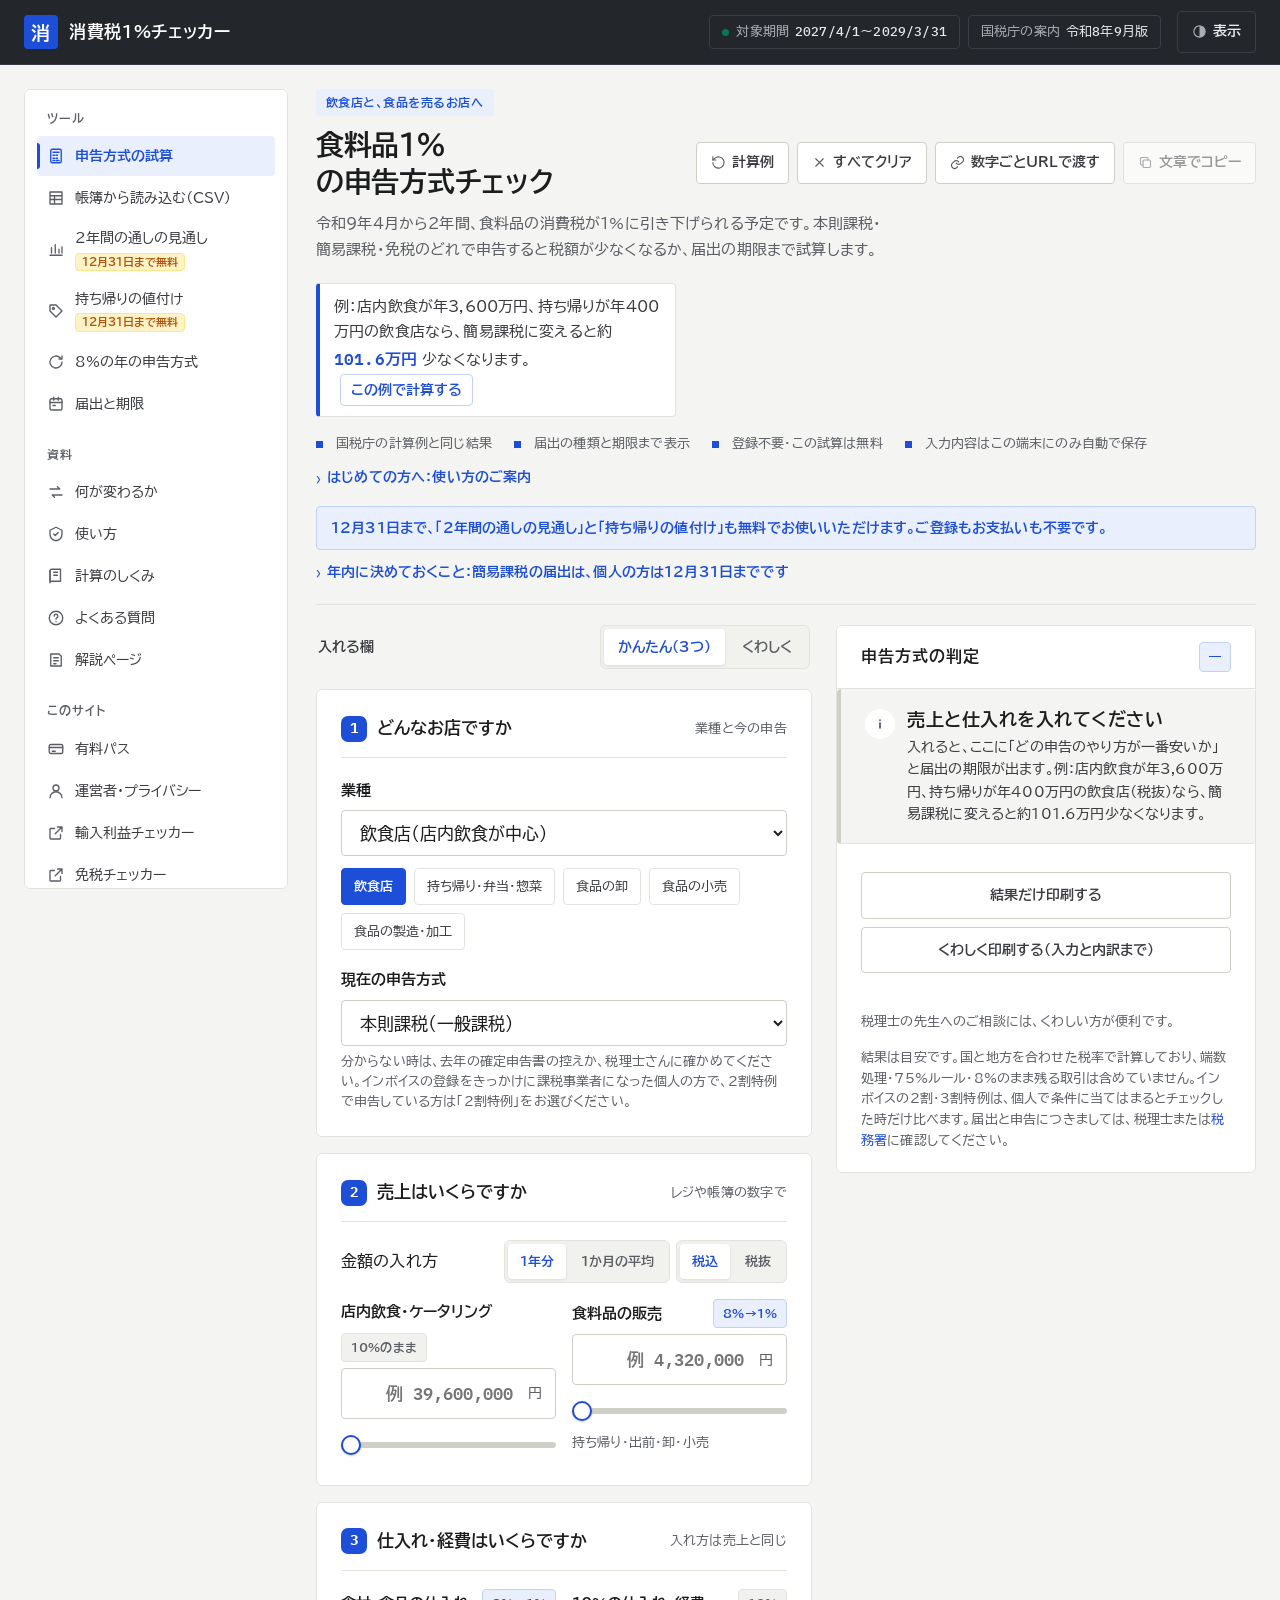
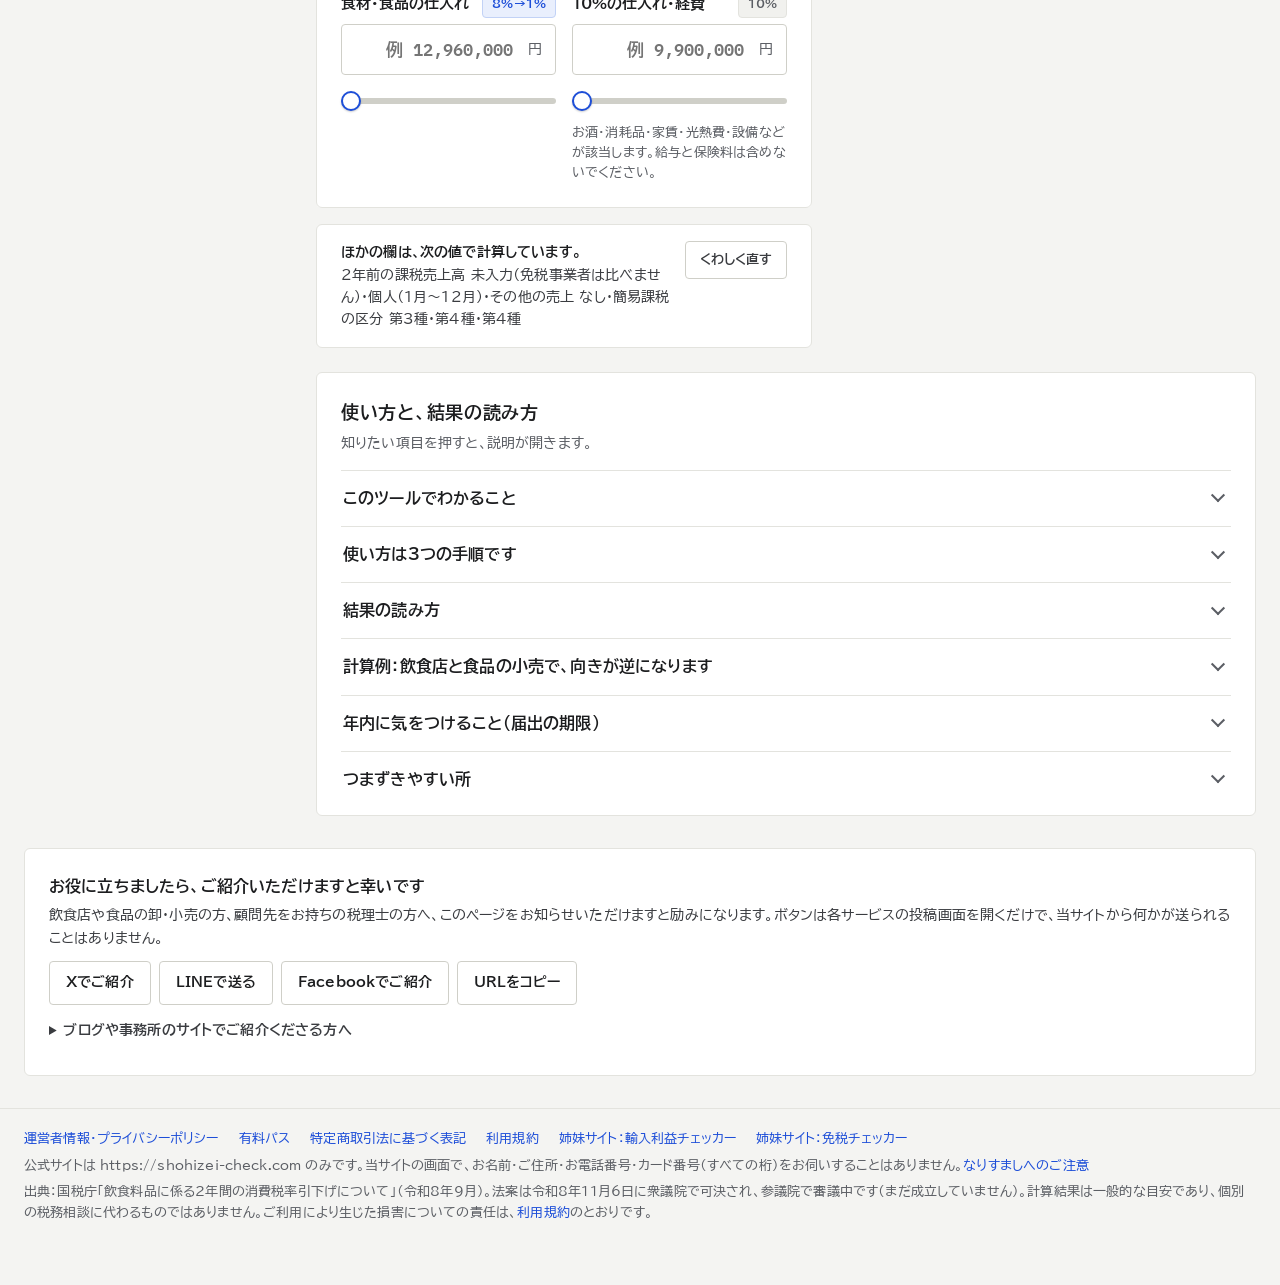
==== site/index.html @ 41a862cd "インボイスの2割・3割特例と、特例から簡易課税へ移る届出の期限（令和10年3月31日）を入れる Co-Authored-By: Claude Opus 5.5 <noreply@anthropic.c" ====
<!doctype html>
<html lang="ja">
<head>
<meta charset="utf-8">
<script>/* 計算の画面で選んだ「表示（ライト／ダーク）」を、ほかのページでも同じにする */try{var t=localStorage.getItem('ck-theme');if(t==='light'||t==='dark')document.documentElement.setAttribute('data-theme',t)}catch(e){}</script>
<meta name="viewport" content="width=device-width, initial-scale=1, viewport-fit=cover">
<title>消費税1%チェッカー｜食料品1%の申告方式と届出の期限</title>
<meta name="claude:viewport-fit-sides" content="cover">
<meta name="description" content="令和9年4月からの食料品の消費税1%（案）で、飲食店・食品の卸・小売の税額が本則課税・簡易課税・免税でいくらになるかを比べ、出す届出と期限の目安をお示しする無料ツールです。">
<meta property="og:title" content="消費税1%チェッカー｜食料品1%の申告方式と届出の期限">
<meta property="og:description" content="食料品の消費税を1%にする法案（参議院で審議中）が成立した場合の2年間、本則・簡易・免税のどれが少ないか。届出の期限まで目安を示します。">
<meta property="og:type" content="website">
<meta property="og:url" content="https://shohizei-check.com/">
<meta property="og:image" content="https://shohizei-check.com/og.png">
<meta property="og:image:width" content="1200">
<meta property="og:image:height" content="630">
<meta property="og:image:alt" content="消費税1%チェッカー：食料品の消費税1%（案）の2年間、本則・簡易・免税のどれが得かを試算">
<meta property="og:site_name" content="消費税1%チェッカー">
<meta property="og:locale" content="ja_JP">
<meta name="twitter:card" content="summary_large_image">
<link rel="canonical" href="https://shohizei-check.com/">
<link rel="icon" href="/favicon.svg" type="image/svg+xml">
<link rel="apple-touch-icon" href="/apple-touch-icon.png">
<link rel="stylesheet" href="share.css">
<link rel="preconnect" href="https://fonts.googleapis.com">
<link rel="preconnect" href="https://fonts.gstatic.com" crossorigin>
<link rel="stylesheet" href="https://fonts.googleapis.com/css2?family=BIZ+UDPGothic:wght@400;700&family=IBM+Plex+Mono:wght@500;600&display=swap">
<style>
:root {
  --bg: #f3f6f9;
  --paper: #ffffff;
  --paper-subtle: #f8fafc;
  --field: #f8fafc;
  --field-hover: #f1f5f9;
  --soft: #f1f5f9;
  --ink: #0f172a;
  --ink-secondary: #334155;
  --muted: #64748b;
  --line: #e2e8f0;
  --line-strong: #cbd5e1;
  --accent: #0d7480;
  --accent-hover: #0a5c66;
  --accent-soft: #e6f4f6;
  --accent-ring: rgb(13 116 128 / 0.18);
  --good: #15803d;
  --good-soft: #dcfce7;
  --good-border: #86efac;
  --bad: #b91c1c;
  --bad-soft: #fee2e2;
  --bad-border: #fca5a5;
  --warn-bg: #fef9c3;
  --warn-fg: #854d0e;
  --warn-border: #fde047;
  --bar-cost: #3b82f6;
  --bar-tax: #f59e0b;
  --bar-fee: #8b5cf6;
  --bar-profit: #10b981;
  --font-body: "IBM Plex Sans JP", "Hiragino Sans", "Noto Sans JP", "Yu Gothic", system-ui, sans-serif;
  --font-num: "IBM Plex Mono", ui-monospace, "SFMono-Regular", Menlo, monospace;
  --radius: 14px;
  --radius-sm: 10px;
  --shadow-card: 0 1px 3px rgb(15 23 42 / 0.04), 0 4px 12px rgb(15 23 42 / 0.03);
  --shadow-float: 0 10px 30px -5px rgb(15 23 42 / 0.12), 0 4px 12px -2px rgb(15 23 42 / 0.06);
}
@media (prefers-color-scheme: dark) {
  :root:not([data-theme="light"]) {
    --bg: #0b1017;
    --paper: #131b26;
    --paper-subtle: #182230;
    --field: #0f1620;
    --field-hover: #172130;
    --soft: #1a2433;
    --ink: #f1f5f9;
    --ink-secondary: #cbd5e1;
    --muted: #94a3b8;
    --line: #233042;
    --line-strong: #334155;
    --accent: #38bdf8;
    --accent-hover: #7dd3fc;
    --accent-soft: #132a3e;
    --accent-ring: rgb(56 189 248 / 0.22);
    --good: #4ade80;
    --good-soft: #112e21;
    --good-border: #166534;
    --bad: #f87171;
    --bad-soft: #351619;
    --bad-border: #7f1d1d;
    --warn-bg: #2e2410;
    --warn-fg: #fde047;
    --warn-border: #713f12;
    --bar-cost: #60a5fa;
    --bar-tax: #fbbf24;
    --bar-fee: #a78bfa;
    --bar-profit: #34d399;
    color-scheme: dark;
  }
}
:root[data-theme="dark"] {
  --bg: #0b1017;
  --paper: #131b26;
  --paper-subtle: #182230;
  --field: #0f1620;
  --field-hover: #172130;
  --soft: #1a2433;
  --ink: #f1f5f9;
  --ink-secondary: #cbd5e1;
  --muted: #94a3b8;
  --line: #233042;
  --line-strong: #334155;
  --accent: #38bdf8;
  --accent-hover: #7dd3fc;
  --accent-soft: #132a3e;
  --accent-ring: rgb(56 189 248 / 0.22);
  --good: #4ade80;
  --good-soft: #112e21;
  --good-border: #166534;
  --bad: #f87171;
  --bad-soft: #351619;
  --bad-border: #7f1d1d;
  --warn-bg: #2e2410;
  --warn-fg: #fde047;
  --warn-border: #713f12;
  --bar-cost: #60a5fa;
  --bar-tax: #fbbf24;
  --bar-fee: #a78bfa;
  --bar-profit: #34d399;
  color-scheme: dark;
}

* { box-sizing: border-box; }
/* hidden を付けた要素は、display を指定したクラスより優先して必ず隠す */
[hidden] { display: none !important; }
body {
  margin: 0;
  background: var(--bg);
  color: var(--ink);
  font-family: var(--font-body);
  font-size: 16px;
  line-height: 1.65;
  -webkit-font-smoothing: antialiased;
  /* 日本語を文節で折り返す（対応ブラウザのみ）。長い英数字だけは枠の中で折る（anywhere は表の列幅を1文字まで縮めるので使わない） */
  word-break: auto-phrase;
  line-break: strict;
  overflow-wrap: break-word;
}
h1, h2, h3, legend, label, .verdict b, .hint { text-wrap: pretty; }
.nw { white-space: nowrap; }
@media (max-width: 480px) { .lead .nw { white-space: normal; } }
.wrap {
  max-width: 1160px;
  margin: 0 auto;
  padding-block: 20px 56px;
  padding-left: max(16px, env(safe-area-inset-left, 0px));
  padding-right: max(16px, env(safe-area-inset-right, 0px));
}

/* Header */
header.top {
  display: flex;
  justify-content: space-between;
  align-items: flex-start;
  gap: 16px;
  margin-bottom: 20px;
  flex-wrap: wrap;
}
.brand-group { display: flex; flex-direction: column; gap: 4px; }
.brand-badge-row { display: flex; align-items: center; gap: 8px; flex-wrap: wrap; }
.tagline {
  margin: 0;
  font-weight: 700;
  color: var(--accent);
  font-size: .78rem;
  letter-spacing: .06em;
  background: var(--accent-soft);
  padding: 2px 10px;
  border-radius: 999px;
  display: inline-flex;
  align-items: center;
}
.brand { display: flex; align-items: baseline; gap: 10px; flex-wrap: wrap; }
h1 { font-size: 1.65rem; font-weight: 700; margin: 0; letter-spacing: .01em; line-height: 1.3; }
.brand .en { font-family: var(--font-num); font-size: .8rem; color: var(--muted); letter-spacing: .08em; }
.lead { margin: 2px 0 0; color: var(--muted); font-size: .92rem; max-width: 64ch; }

.top-actions {
  display: flex;
  align-items: center;
  gap: 8px;
  flex-wrap: wrap;
}
.action-btn {
  display: inline-flex;
  align-items: center;
  gap: 6px;
  font: inherit;
  font-size: .85rem;
  font-weight: 500;
  color: var(--ink-secondary);
  background: var(--paper);
  border: 1px solid var(--line);
  border-radius: 999px;
  padding: 6px 12px;
  cursor: pointer;
  transition: all .15s ease;
  box-shadow: 0 1px 2px rgb(15 23 42 / 0.03);
}
.action-btn:hover { background: var(--soft); border-color: var(--line-strong); color: var(--ink); }

/* Example Mode Banner */
.example-banner {
  display: flex;
  align-items: center;
  justify-content: space-between;
  gap: 12px;
  background: var(--accent-soft);
  border: 1px solid color-mix(in srgb, var(--accent) 28%, transparent);
  color: var(--ink);
  padding: 8px 14px;
  border-radius: var(--radius-sm);
  font-size: .88rem;
  margin-bottom: 14px;
  flex-wrap: wrap;
}
.example-banner[hidden] { display: none; }
.example-banner-text { display: flex; align-items: center; gap: 8px; }
.example-pill {
  background: var(--accent);
  color: #fff;
  font-size: .75rem;
  font-weight: 700;
  padding: 1px 8px;
  border-radius: 999px;
  white-space: nowrap;
}
:root[data-theme="dark"] .example-pill { color: #0b1017; }
@media (prefers-color-scheme: dark) { :root:not([data-theme="light"]) .example-pill { color: #0b1017; } }
.example-actions { display: flex; gap: 6px; }
.mini-btn {
  font: inherit;
  font-size: .8rem;
  font-weight: 600;
  padding: 3px 10px;
  border-radius: 6px;
  border: 1px solid var(--line-strong);
  background: var(--paper);
  color: var(--ink);
  cursor: pointer;
}
.mini-btn:hover { border-color: var(--accent); color: var(--accent); }

/* Main 2-Column Grid */
.grid {
  display: grid;
  grid-template-columns: minmax(0, 1fr) minmax(0, 440px);
  gap: 22px;
  align-items: start;
}
@media (max-width: 900px) {
  .grid { grid-template-columns: minmax(0, 1fr); }
}

/* Input Cards (Fieldsets) */
.inputs { display: flex; flex-direction: column; gap: 16px; min-width: 0; }
fieldset {
  margin: 0;
  border: 1px solid var(--line);
  border-radius: var(--radius);
  background: var(--paper);
  padding: 18px 20px 20px;
  min-width: 0;
  box-shadow: var(--shadow-card);
}
legend {
  float: left;
  width: 100%;
  padding: 0 0 12px;
  margin: 0 0 14px;
  border-bottom: 1px solid var(--line);
  font-weight: 700;
  font-size: 1.08rem;
  display: flex;
  align-items: center;
  gap: 10px;
}
legend + * { clear: both; }
legend .no {
  display: inline-flex;
  align-items: center;
  justify-content: center;
  flex: none;
  width: 26px;
  height: 26px;
  border-radius: 8px;
  background: var(--accent);
  color: #fff;
  font-family: var(--font-num);
  font-size: .9rem;
  font-weight: 700;
}
:root[data-theme="dark"] legend .no { color: var(--bg); }
@media (prefers-color-scheme: dark) { :root:not([data-theme="light"]) legend .no { color: var(--bg); } }
legend small { font-weight: 400; color: var(--muted); font-size: .86rem; margin-left: auto; }

/* Form Grid & Fields */
.row {
  display: grid;
  grid-template-columns: repeat(2, minmax(0, 1fr));
  gap: 14px;
}
.row.cols-3 {
  grid-template-columns: repeat(auto-fit, minmax(165px, 1fr));
}
@media (max-width: 540px) {
  fieldset { padding: 14px 14px 16px; }
  .row { grid-template-columns: repeat(2, minmax(0, 1fr)); gap: 10px; }
  .field.full-mobile { grid-column: 1 / -1; }
  /* スマホでの折り返しを整える */
  .top-actions { width: 100%; display: grid; grid-template-columns: repeat(4, minmax(0, 1fr)); gap: 6px; }
  .action-btn { justify-content: center; padding: 6px 4px; font-size: .78rem; white-space: nowrap; }
  .example-banner { flex-direction: column; align-items: flex-start; gap: 6px; }
  details.breakdown > summary small { display: none; }
  .example-banner-text { flex-direction: column; align-items: flex-start; gap: 4px; }
  .sheet-head { flex-wrap: wrap; }
  .sheet-head h2 { white-space: nowrap; }
  /* 早押しボタンは同じ幅でそろえ、指で押しやすい高さにする */
  .inputs .preset-row { display: grid; gap: 6px; }
  .inputs .preset-btn { min-height: 34px; padding: 2px 4px; font-size: .78rem; white-space: normal; line-height: 1.25; }
  #curPresets, #marginPresets { grid-template-columns: repeat(4, minmax(0, 1fr)); }
  #qtyPresets { grid-template-columns: repeat(5, minmax(0, 1fr)); }
  #feePresets { grid-template-columns: repeat(2, minmax(0, 1fr)); }
  #domShipPresets { grid-template-columns: repeat(3, minmax(0, 1fr)); }
}
@media (max-width: 380px) {
  /* 狭い画面では、たたんだ行の中身を見出しの下へ回す */
  details.fold > summary { flex-wrap: wrap; row-gap: 2px; padding-block: 6px; }
  .inputs details.fold > summary .fv { order: 3; margin-left: 0; flex-basis: 100%; text-align: left; background: none; padding: 0; }
  .inputs details.fold > summary::after { margin-left: auto; }
}
.field { display: flex; flex-direction: column; gap: 5px; min-width: 0; }
.field-head {
  display: flex;
  align-items: center;
  justify-content: space-between;
  gap: 6px;
  min-height: 24px;
}
.field label, .field .field-label {
  font-size: .9rem;
  font-weight: 600;
  color: var(--ink-secondary);
}
.field .hint {
  font-size: .8rem;
  color: var(--muted);
  line-height: 1.45;
}

/* Segmented Mode Switch (e.g., 単価 vs 合計) */
.seg-switch {
  display: inline-flex;
  background: var(--soft);
  border: 1px solid var(--line);
  border-radius: 7px;
  padding: 2px;
  gap: 2px;
}
.seg-btn {
  font: inherit;
  font-size: .75rem;
  font-weight: 600;
  padding: 2px 8px;
  border: 0;
  border-radius: 5px;
  background: transparent;
  color: var(--muted);
  cursor: pointer;
  transition: all .12s;
  white-space: nowrap;
}
.seg-btn.active {
  background: var(--paper);
  color: var(--accent);
  box-shadow: 0 1px 2px rgb(0 0 0 / 0.08);
}

/* Modern Input Box with Inline Unit Suffix */
.input-wrap {
  position: relative;
  display: flex;
  align-items: center;
  width: 100%;
}
input[type="number"], input[type="text"], input[type="date"], select {
  width: 100%;
  font: inherit;
  font-size: 1rem;
  color: var(--ink);
  background: var(--field);
  border: 1px solid var(--line-strong);
  border-radius: var(--radius-sm);
  padding: 9px 12px;
  min-height: 44px;
  transition: border-color .15s, background-color .15s, box-shadow .15s;
}
input[type="number"]:hover, input[type="text"]:hover, input[type="date"]:hover, select:hover {
  background: var(--field-hover);
}
input[type="number"] {
  font-family: var(--font-num);
  font-variant-numeric: tabular-nums;
  font-weight: 600;
  -moz-appearance: textfield;
}
input[type="number"]::-webkit-outer-spin-button,
input[type="number"]::-webkit-inner-spin-button {
  -webkit-appearance: none;
  margin: 0;
}
.input-wrap input {
  padding-right: 52px;
}
.input-wrap.wide-unit input {
  padding-right: 76px;
}
.input-unit {
  position: absolute;
  right: 8px;
  pointer-events: none;
  font-size: .82rem;
  font-weight: 600;
  color: var(--muted);
  background: var(--soft);
  padding: 2px 7px;
  border-radius: 6px;
  font-family: var(--font-num);
  white-space: nowrap;
}
input:focus-visible, select:focus-visible, button:focus-visible, a:focus-visible {
  outline: none;
  border-color: var(--accent);
  box-shadow: 0 0 0 3px var(--accent-ring);
}

/* Quick Preset Pills / Chips */
.preset-row {
  display: flex;
  align-items: center;
  gap: 5px;
  flex-wrap: wrap;
  margin-top: 2px;
}
.preset-btn {
  font: inherit;
  font-size: .76rem;
  font-weight: 500;
  color: var(--ink-secondary);
  background: var(--soft);
  border: 1px solid var(--line);
  border-radius: 999px;
  padding: 2px 9px;
  cursor: pointer;
  transition: all .12s;
  white-space: nowrap;
}
.preset-btn:hover {
  border-color: var(--accent);
  color: var(--accent);
  background: var(--accent-soft);
}
.preset-btn.active {
  background: var(--accent-soft);
  border-color: var(--accent);
  color: var(--accent);
  font-weight: 600;
}

/* Category Tabs & Searchable Item Selector */
.cat-tabs {
  display: flex;
  flex-wrap: wrap;
  gap: 6px;
}
.cat-tabs::-webkit-scrollbar { display: none; }
.cat-tab {
  font: inherit;
  font-size: .82rem;
  font-weight: 600;
  color: var(--muted);
  background: var(--soft);
  border: 1px solid var(--line);
  border-radius: 999px;
  padding: 5px 12px;
  cursor: pointer;
  white-space: nowrap;
  transition: all .15s;
}
.cat-tab:hover { color: var(--ink); border-color: var(--line-strong); }
.cat-tab.active {
  background: var(--accent);
  border-color: var(--accent);
  color: #fff;
}
:root[data-theme="dark"] .cat-tab.active { color: #0b1017; }
@media (prefers-color-scheme: dark) { :root:not([data-theme="light"]) .cat-tab.active { color: #0b1017; } }

.search-box {
  position: relative;
}
.search-box input {
  padding-left: 36px;
  padding-right: 34px;
}
.search-icon {
  position: absolute;
  left: 12px;
  top: 50%;
  transform: translateY(-50%);
  color: var(--muted);
  pointer-events: none;
  font-size: .95rem;
}
.search-clear {
  position: absolute;
  right: 8px;
  top: 50%;
  transform: translateY(-50%);
  border: 0;
  background: var(--soft);
  color: var(--muted);
  width: 24px;
  height: 24px;
  border-radius: 50%;
  cursor: pointer;
  font-size: .8rem;
  display: inline-flex;
  align-items: center;
  justify-content: center;
}
.search-clear[hidden] { display: none; }

/* 選んだ品目の行（一覧はたたんでおく） */
.picked {
  display: flex; align-items: center; justify-content: space-between; gap: 10px;
  padding: 10px 12px; border: 1px solid var(--line); border-radius: var(--radius-sm);
  background: var(--paper-subtle);
}
.picked .pk-label { display: block; font-size: .78rem; color: var(--muted); }
.picked .pk-name { display: block; font-weight: 600; line-height: 1.45; }
.picked .mini-btn { flex-shrink: 0; }
.picker { display: flex; flex-direction: column; gap: 10px; }
.sheet-head .example-pill { margin-left: 8px; vertical-align: middle; }

/* Quick Item Grid (Visual Picker) */
.item-quick-list {
  display: grid;
  grid-template-columns: repeat(auto-fill, minmax(210px, 1fr));
  gap: 6px;
  max-height: 188px;
  overflow-y: auto;
  padding: 4px;
  background: var(--paper-subtle);
  border: 1px solid var(--line);
  border-radius: var(--radius-sm);
}
@media (max-width: 540px) {
  .item-quick-list {
    grid-template-columns: 1fr;
    max-height: 165px;
  }
}
.item-card-btn {
  display: flex;
  align-items: center;
  justify-content: space-between;
  gap: 8px;
  text-align: left;
  font: inherit;
  padding: 7px 10px;
  border-radius: 8px;
  border: 1px solid transparent;
  background: var(--paper);
  color: var(--ink);
  cursor: pointer;
  transition: all .12s;
}
.item-card-btn:hover {
  border-color: var(--line-strong);
  background: var(--field-hover);
}
.item-card-btn.selected {
  border-color: var(--accent);
  background: var(--accent-soft);
}
.item-card-name {
  font-size: .84rem;
  font-weight: 500;
  line-height: 1.35;
  display: -webkit-box;
  -webkit-line-clamp: 2;
  -webkit-box-orient: vertical;
  overflow: hidden;
}
.item-card-rate {
  flex: none;
  font-family: var(--font-num);
  font-size: .75rem;
  font-weight: 600;
  color: var(--accent);
  background: var(--soft);
  padding: 2px 6px;
  border-radius: 5px;
}
.item-card-btn.selected .item-card-rate {
  background: var(--paper);
}

.iteminfo {
  margin-top: 10px;
  background: var(--paper-subtle);
  border: 1px solid var(--line);
  border-radius: var(--radius-sm);
  padding: 10px 12px;
  display: flex;
  flex-direction: column;
  gap: 6px;
  font-size: .86rem;
}
.chips { display: flex; gap: 6px; flex-wrap: wrap; }
.chip {
  font-size: .78rem;
  font-weight: 600;
  border: 1px solid var(--line);
  border-radius: 999px;
  padding: 2px 9px;
  background: var(--paper);
  white-space: nowrap;
}
.chip.on {
  border-color: var(--accent);
  color: var(--accent);
  background: var(--accent-soft);
}
.chip.warn {
  border-color: var(--warn-border);
  color: var(--warn-fg);
  background: var(--warn-bg);
}
.stack { display: flex; flex-direction: column; gap: 10px; }

.check {
  display: flex;
  gap: 10px;
  align-items: flex-start;
  font-size: .9rem;
  padding: 8px 10px;
  border-radius: 8px;
  background: var(--paper-subtle);
  border: 1px solid var(--line);
  cursor: pointer;
}
.check[hidden] { display: none; }
.check input { margin-top: 4px; accent-color: var(--accent); width: 16px; height: 16px; flex: none; }
.radios { display: flex; gap: 12px; flex-wrap: wrap; font-size: .9rem; margin-top: 4px; }
.radios label { display: flex; gap: 6px; align-items: center; cursor: pointer; }
.radios input { accent-color: var(--accent); }

/* Calculated Sub-value Pill inside Goods Field */
.calc-sub-pill {
  font-size: .8rem;
  font-family: var(--font-num);
  color: var(--accent);
  background: var(--accent-soft);
  padding: 3px 8px;
  border-radius: 6px;
  display: inline-flex;
  align-items: center;
  gap: 6px;
  width: fit-content;
}

/* Right Column: Result Sheet */
.sheet {
  position: sticky;
  top: calc(env(safe-area-inset-top, 0px) + 14px);
  background: var(--paper);
  border: 1px solid var(--line);
  border-radius: var(--radius);
  overflow: hidden;
  min-width: 0;
  box-shadow: var(--shadow-float);
}
@media (max-width: 900px) {
  .sheet { position: static; }
}
.sheet-head {
  padding: 12px 18px;
  border-bottom: 1px solid var(--line);
  display: flex;
  justify-content: space-between;
  align-items: center;
  gap: 8px;
  background: var(--paper-subtle);
}
.sheet-head h2 { margin: 0; font-size: 1rem; font-weight: 700; display: flex; align-items: center; gap: 6px; }
.sheet-head-right { display: flex; align-items: center; gap: 6px; }

/* Verdict Banner */
.verdict {
  padding: 14px 18px;
  border-bottom: 1px solid var(--line);
  display: flex;
  align-items: flex-start;
  gap: 12px;
  background: var(--soft);
}
.verdict-icon {
  flex: none;
  width: 32px;
  height: 32px;
  border-radius: 50%;
  display: flex;
  align-items: center;
  justify-content: center;
  font-weight: 700;
  font-size: 1rem;
  background: var(--paper);
  color: var(--muted);
  margin-top: 2px;
}
.verdict-body { display: flex; flex-direction: column; gap: 2px; min-width: 0; }
.verdict b { font-size: 1.08rem; line-height: 1.35; }
.verdict span { font-size: .86rem; color: var(--ink-secondary); line-height: 1.45; }
.verdict.good { background: var(--good-soft); border-bottom-color: var(--good-border); }
.verdict.good b { color: var(--good); }
.verdict.good .verdict-icon { background: var(--good); color: #fff; }
.verdict.warn { background: var(--warn-bg); border-bottom-color: var(--warn-border); }
.verdict.warn b { color: var(--warn-fg); }
.verdict.warn .verdict-icon { background: var(--warn-fg); color: #fff; }
.verdict.bad { background: var(--bad-soft); border-bottom-color: var(--bad-border); }
.verdict.bad b { color: var(--bad); }
.verdict.bad .verdict-icon { background: var(--bad); color: #fff; }

/* Hero KPI Row (Profit & Margin) */
.hero-kpi {
  display: grid;
  grid-template-columns: 1.25fr 1fr;
  gap: 1px;
  background: var(--line);
  border-bottom: 1px solid var(--line);
}
.hero-cell {
  background: var(--paper);
  padding: 14px 18px;
  display: flex;
  flex-direction: column;
  gap: 2px;
  min-width: 0;
}
.hero-cell .k {
  font-size: .8rem;
  font-weight: 600;
  color: var(--muted);
}
.hero-cell .v {
  font-family: var(--font-num);
  font-size: 1.75rem;
  font-weight: 700;
  line-height: 1.2;
  font-variant-numeric: tabular-nums;
  overflow-wrap: break-word;
}
.hero-cell .v.pos { color: var(--good); }
.hero-cell .v.neg { color: var(--bad); }
.hero-cell .sub-v {
  font-size: .78rem;
  color: var(--muted);
  font-family: var(--font-num);
  margin-top: 2px;
}

/* Visual Cost Structure Bar (売上構成バー) */
.cost-bar-wrap {
  padding: 12px 18px;
  border-bottom: 1px solid var(--line);
  background: var(--paper-subtle);
}
.cost-bar-Wrap[hidden] { display: none; }
.cost-bar-head {
  display: flex;
  justify-content: space-between;
  align-items: baseline;
  font-size: .78rem;
  color: var(--muted);
  margin-bottom: 6px;
}
.cost-bar-track {
  height: 10px;
  width: 100%;
  background: var(--soft);
  border-radius: 999px;
  overflow: hidden;
  display: flex;
  gap: 1px;
}
.cost-seg { height: 100%; transition: width .25s ease; }
.cost-seg.c-cost { background: var(--bar-cost); }
.cost-seg.c-tax { background: var(--bar-tax); }
.cost-seg.c-fee { background: var(--bar-fee); }
.cost-seg.c-profit { background: var(--bar-profit); }
.cost-legend {
  display: grid;
  grid-template-columns: repeat(2, minmax(0, 1fr));
  gap: 4px 10px;
  margin-top: 8px;
  font-size: .76rem;
}
.legend-item {
  display: flex;
  align-items: center;
  gap: 5px;
  color: var(--ink-secondary);
  white-space: nowrap;
  overflow: hidden;
  text-overflow: ellipsis;
}
.legend-dot {
  width: 8px;
  height: 8px;
  border-radius: 2px;
  flex: none;
}
.legend-val {
  margin-left: auto;
  font-family: var(--font-num);
  font-weight: 600;
  color: var(--ink);
}

/* Sub-metrics 2x2 Grid */
.summary {
  display: grid;
  grid-template-columns: 1fr 1fr;
  gap: 1px;
  background: var(--line);
  border-bottom: 1px solid var(--line);
}
.summary div {
  background: var(--paper);
  padding: 11px 16px;
  display: flex;
  flex-direction: column;
  gap: 2px;
  min-width: 0;
}
.summary .k { font-size: .78rem; color: var(--muted); font-weight: 500; }
.summary .v {
  font-family: var(--font-num);
  font-size: 1.18rem;
  font-weight: 700;
  font-variant-numeric: tabular-nums;
  overflow-wrap: break-word;
  color: var(--ink);
}
.summary .sub-k {
  font-size: .73rem;
  color: var(--muted);
}

/* Breakdown Table */
.lines { padding: 6px 18px 14px; }
.lines table { width: 100%; border-collapse: collapse; font-size: .88rem; }
.lines td { padding: 5px 0; border-bottom: 1px solid var(--line); vertical-align: top; }
.lines td.num { text-align: right; font-family: var(--font-num); font-variant-numeric: tabular-nums; white-space: nowrap; padding-left: 10px; }
.lines tr.sub td { color: var(--muted); font-size: .8rem; padding-top: 0; border-bottom-style: dashed; }
.lines tr.total td { font-weight: 700; border-bottom: 2px solid var(--ink); }
.lines h3 { font-size: .8rem; letter-spacing: .06em; color: var(--muted); margin: 14px 0 4px; font-weight: 600; }

.linkbtn {
  align-self: flex-start;
  font: inherit;
  font-size: .8rem;
  font-weight: 600;
  color: var(--accent);
  background: var(--accent-soft);
  border: 1px solid var(--accent);
  border-radius: 999px;
  padding: 3px 10px;
  cursor: pointer;
}
.notice {
  margin: 12px 16px;
  padding: 10px 12px;
  border-radius: var(--radius-sm);
  background: var(--warn-bg);
  border: 1px solid var(--warn-border);
  color: var(--warn-fg);
  font-size: .84rem;
  line-height: 1.55;
}
.notice[hidden] { display: none; }
.sheet-print { padding: 0 18px 12px; margin: 0; }
.disclaimer { font-size: .78rem; color: var(--muted); padding: 0 18px 16px; margin: 0; line-height: 1.5; }

/* Foldable Sections */
.muted { color: var(--muted); }
details.fold {
  background: none;
  border: 0;
  border-top: 1px dashed var(--line-strong);
  border-radius: 0;
  padding: 0;
  margin-top: 14px;
}
details.fold + details.fold { margin-top: 0; }
details.fold > summary, details.breakdown > summary, details.topic > summary {
  list-style: none;
  display: flex;
  align-items: center;
  gap: 10px;
  min-height: 46px;
  cursor: pointer;
  user-select: none;
}
details.fold > summary::-webkit-details-marker,
details.breakdown > summary::-webkit-details-marker,
details.topic > summary::-webkit-details-marker { display: none; }
details.fold > summary::after,
details.breakdown > summary::after,
details.topic > summary::after {
  content: "";
  flex: none;
  width: 7px;
  height: 7px;
  margin-left: 4px;
  margin-right: 4px;
  border-right: 2px solid var(--muted);
  border-bottom: 2px solid var(--muted);
  transform: rotate(45deg) translateY(-2px);
  transition: transform .15s ease;
}
details[open].fold > summary::after,
details[open].breakdown > summary::after,
details[open].topic > summary::after {
  transform: rotate(225deg) translateY(-2px);
}
details.fold .ft { font-size: .9rem; font-weight: 600; color: var(--ink-secondary); flex: none; }
details.fold .fv {
  margin-left: auto;
  font-size: .82rem;
  color: var(--muted);
  background: var(--soft);
  padding: 2px 8px;
  border-radius: 6px;
  text-align: right;
  font-family: var(--font-num);
  font-variant-numeric: tabular-nums;
  min-width: 0;
  overflow-wrap: break-word;
  line-height: 1.4;
}
details.fold > .row, details.fold > .stack { padding-bottom: 8px; padding-top: 4px; }
details.fold.has-err > summary .ft { color: var(--bad); }

details.breakdown { background: none; border: 0; border-radius: 0; padding: 0 18px; }
details.breakdown > summary { font-weight: 600; font-size: .92rem; color: var(--accent); }
details.breakdown > summary small { font-weight: 400; color: var(--muted); font-size: .8rem; margin-right: auto; }
details.breakdown .lines { padding: 0 0 14px; }

/* Validation Errors */
.field.err input, .field.err select {
  border-color: var(--bad);
  background: var(--bad-soft);
}
.errmsg { font-size: .8rem; color: var(--bad); font-weight: 600; }
.errmsg:empty { display: none; }
.sheet.invalid .hero-cell .v, .sheet.invalid .summary .v { color: var(--muted); }

/* Mobile Floating Bottom Dock & Jump Buttons */
.jump { display: none; }
.mbar { display: none; }
@media (max-width: 900px) {
  .jump {
    display: inline-flex;
    align-items: center;
    justify-content: center;
    font: inherit;
    font-size: .9rem;
    font-weight: 600;
    min-height: 42px;
    padding: 0 16px;
    border-radius: 10px;
    border: 1px solid var(--accent);
    color: var(--accent);
    background: var(--accent-soft);
    cursor: pointer;
  }
  .sheet .jump { margin: 0 18px 14px; width: calc(100% - 36px); }
  .mbar {
    position: fixed;
    left: 0;
    right: 0;
    bottom: 0;
    z-index: 30;
    display: flex;
    flex-direction: column;
    gap: 6px;
    padding: 8px max(14px, env(safe-area-inset-right, 0px)) calc(10px + env(safe-area-inset-bottom, 0px)) max(14px, env(safe-area-inset-left, 0px));
    background: color-mix(in srgb, var(--paper) 94%, transparent);
    backdrop-filter: blur(12px);
    -webkit-backdrop-filter: blur(12px);
    border-top: 1px solid var(--line-strong);
    box-shadow: 0 -6px 24px rgb(15 23 42 / 0.14);
  }
  .mbar[hidden] { display: none; }
  .mbar-top {
    display: flex;
    align-items: center;
    justify-content: space-between;
    gap: 10px;
  }
  .mbar .mtext { display: flex; flex-direction: column; min-width: 0; line-height: 1.3; }
  .mbar .mtext b { font-size: .85rem; }
  .mbar .mtext span { font-family: var(--font-num); font-size: 1.1rem; font-weight: 700; font-variant-numeric: tabular-nums; }
  .mbar.good b { color: var(--good); }
  .mbar.warn b { color: var(--warn-fg); }
  .mbar.bad b { color: var(--bad); }
  .mbar .jump { flex: none; min-height: 38px; padding: 0 14px; font-size: .84rem; background: var(--accent); color: #fff; }
  :root[data-theme="dark"] .mbar .jump { color: #0b1017; }
  .mbar-bar {
    height: 4px;
    width: 100%;
    background: var(--soft);
    border-radius: 999px;
    overflow: hidden;
    display: flex;
  }
  body { padding-bottom: 92px; }
}

/* Explanations & Reference Section */
.content { margin-top: 44px; display: grid; grid-template-columns: minmax(0, 1fr); gap: 12px; max-width: 820px; }
.content-title { margin: 0 0 4px; font-size: .85rem; font-weight: 700; color: var(--muted); letter-spacing: .06em; }
.topics {
  background: var(--paper);
  border: 1px solid var(--line);
  border-radius: var(--radius);
  padding: 0 18px;
  box-shadow: var(--shadow-card);
}
details.topic { background: none; border: 0; border-bottom: 1px solid var(--line); border-radius: 0; padding: 0; margin: 0; }
details.topic:last-child { border-bottom: 0; }
details.topic > summary h2 { font-size: 1.02rem; margin: 0; flex: 1; font-weight: 600; }
details.topic > summary { min-height: 54px; }
.topic-body { padding: 4px 0 18px; font-size: .94rem; }
.content p, .content li { max-width: 68ch; }
.content p { margin: 0 0 10px; }
.formula {
  font-family: var(--font-num);
  font-size: .85rem;
  background: var(--paper-subtle);
  border: 1px solid var(--line);
  border-radius: var(--radius-sm);
  padding: 12px 14px;
  overflow-x: auto;
  white-space: pre;
  line-height: 1.75;
  margin-bottom: 10px;
}
.tablewrap { overflow-x: auto; border: 1px solid var(--line); border-radius: var(--radius-sm); background: var(--paper); }
.tablewrap table { border-collapse: collapse; width: 100%; font-size: .88rem; min-width: 460px; }
.tablewrap th, .tablewrap td { text-align: left; padding: 8px 12px; border-bottom: 1px solid var(--line); }
.tablewrap th { font-size: .82rem; color: var(--muted); font-weight: 600; background: var(--paper-subtle); }
.tablewrap td.num { font-family: var(--font-num); white-space: nowrap; }
.topic-body details { background: var(--paper-subtle); border: 1px solid var(--line); border-radius: var(--radius-sm); padding: 10px 14px; }
.topic-body details + details { margin-top: 8px; }
.topic-body summary { cursor: pointer; font-weight: 600; font-size: .92rem; }
.topic-body details p { margin: 8px 0 0; font-size: .9rem; color: var(--ink-secondary); }
a { color: var(--accent); text-decoration: none; }
a:hover { text-decoration: underline; }
.pr { display: grid; grid-template-columns: repeat(auto-fit, minmax(220px, 1fr)); gap: 12px; }
.pr a { display: block; background: var(--paper); border: 1px solid var(--line); border-radius: var(--radius-sm); padding: 12px 14px; text-decoration: none; color: var(--ink); }
.pr a b { display: block; color: var(--accent); }
.pr a span { font-size: .86rem; color: var(--muted); }
footer { margin-top: 40px; font-size: .8rem; color: var(--muted); border-top: 1px solid var(--line); padding-top: 16px; line-height: 1.6; }
.adslot { margin: 32px 0 0; text-align: center; }
.adslot[hidden] { display: none; }
/* 計算の画面では結果の下に1つ出すので、ページの下の枠は重ねて出さない */
.views:has(> #v-calc:not([hidden])) > #adBottom { display: none; }
.adslot .adlabel { display: block; font-size: .75rem; color: var(--muted); letter-spacing: .08em; margin-bottom: 4px; text-align: left; }
.adslot .adbox { min-height: 100px; border-radius: 8px; }
.adslot.preview .adbox { border: 1px dashed var(--line); background: var(--soft); display: flex; align-items: center; justify-content: center; color: var(--muted); font-size: .85rem; }
.history { margin: 0; padding-left: 1.2em; font-size: .88rem; }
.history li { margin-bottom: 6px; }

/* ===== 仕上げ（2026-11）：色・文字・角の丸み・影を落ち着いた形にそろえる ===== */
:root {
  --bg: #f6f7f9;
  --paper: #ffffff;
  --paper-subtle: #fafbfc;
  --field: #ffffff;
  --field-hover: #fafbfc;
  --soft: #f2f4f7;
  --ink: #101828;
  --ink-secondary: #344054;
  --muted: #667085;
  --line: #e4e7ec;
  --line-strong: #d0d5dd;
  --accent: #0b6b75;
  --accent-hover: #08545c;
  --accent-soft: #eef6f7;
  --accent-ring: rgb(11 107 117 / 0.16);
  --good: #067647;
  --good-soft: #f0faf4;
  --good-border: #c6ebd5;
  --bad: #b42318;
  --bad-soft: #fef5f4;
  --bad-border: #fbd5d1;
  --warn-bg: #fffaeb;
  --warn-fg: #93370d;
  --warn-border: #fde3a7;
  --bar-cost: #475467;
  --bar-tax: #d39b45;
  --bar-fee: #9b8dd1;
  --bar-profit: #12917f;
  /* 英数字は Inter、日本語は M PLUS 2（どちらも Google Fonts） */
  --font-body: "Inter", "M PLUS 2", "Hiragino Sans", "Noto Sans JP", "Yu Gothic", system-ui, sans-serif;
  --font-num: "Inter", "M PLUS 2", "Hiragino Sans", "Noto Sans JP", system-ui, sans-serif;
  --radius: 12px;
  --radius-sm: 8px;
  --shadow-card: 0 1px 2px rgb(16 24 40 / 0.04);
  --shadow-float: 0 1px 2px rgb(16 24 40 / 0.04), 0 12px 32px -12px rgb(16 24 40 / 0.10);
}
body { letter-spacing: .02em; font-variant-numeric: tabular-nums; }
.ic { width: 16px; height: 16px; flex: none; fill: none; stroke: currentColor; stroke-width: 1.8; stroke-linecap: round; stroke-linejoin: round; }

/* 見出しとロゴ */
header.top { align-items: center; margin-bottom: 24px; }
.brand { align-items: center; gap: 12px; flex-wrap: nowrap; }
.logo { width: 40px; height: 40px; border-radius: 10px; flex: none; }
.brand-text { display: flex; flex-direction: column; gap: 2px; min-width: 0; }
h1 { font-size: 1.5rem; letter-spacing: .04em; line-height: 1.25; }
.tagline { background: none; padding: 0; border-radius: 0; color: var(--muted); font-weight: 500; font-size: .76rem; letter-spacing: .06em; display: flex; flex-wrap: wrap; gap: 0 10px; }
.tagline .en { font-size: .7rem; letter-spacing: .14em; color: var(--muted); opacity: .8; }
.lead { margin-top: 10px; font-size: .9rem; }
.action-btn { border-radius: 8px; box-shadow: none; padding: 7px 12px; gap: 6px; font-weight: 500; }
.action-btn .ic { width: 15px; height: 15px; color: var(--muted); }
.action-btn:hover .ic { color: var(--accent); }

/* 計算例の帯 */
.example-banner { background: var(--paper); border: 1px solid var(--line); border-left: 3px solid var(--accent); border-radius: var(--radius-sm); padding: 10px 14px; }
.example-pill { background: var(--accent-soft); color: var(--accent); border-radius: 4px; font-weight: 600; letter-spacing: .04em; }
:root[data-theme="dark"] .example-pill { color: var(--accent); }
@media (prefers-color-scheme: dark) { :root:not([data-theme="light"]) .example-pill { color: var(--accent); } }

/* 入力の枠 */
fieldset { padding: 22px 24px 24px; }
legend { font-size: 1rem; letter-spacing: .04em; padding-bottom: 14px; margin-bottom: 18px; }
legend .no { width: 24px; height: 24px; border-radius: 6px; background: var(--accent-soft); color: var(--accent); font-size: .8rem; }
:root[data-theme="dark"] legend .no { color: var(--accent); }
@media (prefers-color-scheme: dark) { :root:not([data-theme="light"]) legend .no { color: var(--accent); } }
legend small { font-size: .8rem; letter-spacing: .02em; }
label, .field-head label { letter-spacing: .03em; }
input[type="number"] { font-weight: 500; }
input[type="number"]:focus, input[type="text"]:focus, input[type="date"]:focus, select:focus { border-color: var(--accent); box-shadow: 0 0 0 3px var(--accent-ring); outline: none; }
.preset-btn { border-radius: 6px; background: var(--paper); border-color: var(--line); color: var(--ink-secondary); padding: 3px 10px; }
.preset-btn b { font-weight: 600; letter-spacing: .04em; margin-right: 2px; }
.preset-btn:hover { background: var(--paper-subtle); }
.cat-tab { border-radius: 6px; background: var(--paper); font-weight: 500; color: var(--ink-secondary); }
.cat-tab.active { background: var(--ink); border-color: var(--ink); color: #fff; }
:root[data-theme="dark"] .cat-tab.active { background: var(--accent); border-color: var(--accent); color: #0b1017; }
@media (prefers-color-scheme: dark) { :root:not([data-theme="light"]) .cat-tab.active { background: var(--accent); border-color: var(--accent); color: #0b1017; } }
.search-icon { display: inline-flex; }
.chip { border-radius: 6px; }
.picked { background: var(--paper); }

/* 判定の欄 */
.sheet-head { background: var(--paper); padding: 14px 20px; }
.sheet-head h2 { font-size: .95rem; letter-spacing: .06em; }
.verdict { padding: 16px 20px; }
.verdict-icon { width: 30px; height: 30px; }
.verdict-icon .ic { width: 18px; height: 18px; stroke-width: 2.4; }
.verdict b { letter-spacing: .03em; }
.hero-cell { padding: 16px 20px; }
.hero-cell .v { font-weight: 600; font-size: 1.9rem; letter-spacing: -.01em; }
.hero-cell .k { letter-spacing: .04em; }
.cost-bar-wrap { background: var(--paper); }
@media (max-width: 540px) {
  fieldset { padding: 16px 16px 18px; }
  .tagline .en { display: none; }
  h1 { font-size: 1.35rem; }
}
@media (max-width: 360px) { .action-btn .ic { display: none; } }

/* アプリの枠（2026-11）：上のバーと、左のタブで機能を切り替える */
.wrap { max-width: none; padding: 0 0 56px; }
.appbar { position: sticky; top: 0; z-index: 40; background: color-mix(in srgb, var(--paper) 90%, transparent); -webkit-backdrop-filter: saturate(1.4) blur(10px); backdrop-filter: saturate(1.4) blur(10px); border-bottom: 1px solid var(--line); }
.appbar-in { max-width: 1440px; margin: 0 auto; min-height: 60px; padding-left: max(20px, env(safe-area-inset-left, 0px)); padding-right: max(20px, env(safe-area-inset-right, 0px)); display: flex; align-items: center; gap: 20px; }
.appbar .brand { display: flex; align-items: center; gap: 11px; text-decoration: none; color: var(--ink); flex: 0 1 auto; }
.appbar .logo { width: 34px; height: 34px; border-radius: 9px; }
.brand-text { display: flex; flex-direction: column; gap: 1px; }
.brand-name { font-weight: 700; font-size: 1.06rem; letter-spacing: .07em; line-height: 1.2; overflow-wrap: anywhere; }
.brand-sub { font-family: "Inter", system-ui, sans-serif; font-size: .6rem; font-weight: 600; letter-spacing: .22em; color: var(--muted); line-height: 1.2; }
.appbar-meta { margin-left: auto; display: flex; align-items: center; gap: 18px; font-size: .76rem; color: var(--muted); white-space: nowrap; }
.meta-item { display: inline-flex; align-items: center; }
.meta-item b { color: var(--ink-secondary); font-weight: 600; margin-left: 6px; }
.meta-dot { width: 7px; height: 7px; border-radius: 50%; background: var(--good); margin-right: 7px; box-shadow: 0 0 0 3px color-mix(in srgb, var(--good) 18%, transparent); }
.appbar-actions { display: flex; align-items: center; justify-content: flex-end; flex-wrap: wrap; gap: 8px; flex: none; max-width: 100%; }
.appbar-meta + .appbar-actions { margin-left: 0; }
.menu-btn { display: none; }

.shell { max-width: 1440px; margin: 0 auto; padding: 28px max(20px, env(safe-area-inset-right, 0px)) 0 max(20px, env(safe-area-inset-left, 0px)); display: grid; grid-template-columns: 204px minmax(0, 1fr); gap: 32px; align-items: start; }
.sidenav { position: sticky; top: 88px; display: flex; flex-direction: column; gap: 2px; }
.nav-label { margin: 18px 12px 6px; font-size: .68rem; font-weight: 700; letter-spacing: .16em; color: var(--muted); }
.nav-label:first-child { margin-top: 0; }
.nav-item { position: relative; display: flex; align-items: center; gap: 11px; min-width: 0; min-height: 40px; padding: 8px 12px; border-radius: 8px; color: var(--ink-secondary); text-decoration: none; font-size: .92rem; font-weight: 500; letter-spacing: .03em; overflow-wrap: anywhere; }
.nav-item > span { min-width: 0; }
.nav-item:hover { background: var(--soft); color: var(--ink); }
.nav-item .ic { width: 18px; height: 18px; color: var(--muted); }
.nav-item[aria-current="page"] { background: var(--accent-soft); color: var(--accent); font-weight: 600; }
.nav-item[aria-current="page"] .ic { color: var(--accent); }
.nav-item[aria-current="page"]::before { content: ""; position: absolute; left: 0; top: 9px; bottom: 9px; width: 3px; border-radius: 0 3px 3px 0; background: var(--accent); }
.nav-item:focus-visible { outline: 2px solid var(--accent); outline-offset: 1px; }
.nav-foot { margin-top: 22px; padding: 12px 14px; border: 1px solid var(--line); border-radius: var(--radius-sm); background: var(--paper); font-size: .74rem; line-height: 1.6; color: var(--muted); }
.nav-foot p { margin: 0; }
.nav-foot-title { font-weight: 700; color: var(--ink-secondary); margin-bottom: 4px !important; letter-spacing: .04em; }

.views { min-width: 0; }
.view[hidden] { display: none !important; }
.page-head { display: flex; justify-content: space-between; align-items: flex-end; gap: 16px 24px; flex-wrap: wrap; padding-bottom: 22px; margin-bottom: 22px; border-bottom: 1px solid var(--line); }
.page-head-text { min-width: 0; flex: 1 1 420px; }
.kicker { margin: 0 0 6px; font-size: .72rem; font-weight: 700; letter-spacing: .18em; color: var(--accent); }
.page-head h1, .page-title { font-size: 1.75rem; font-weight: 700; letter-spacing: .05em; line-height: 1.3; margin: 0; }
.page-head .lead { margin: 8px 0 0; color: var(--muted); font-size: .92rem; max-width: 60ch; }
.trust { list-style: none; display: flex; flex-wrap: wrap; gap: 6px 18px; margin: 14px 0 0; padding: 0; font-size: .8rem; color: var(--ink-secondary); }
.trust li { display: inline-flex; align-items: center; gap: 6px; }
.trust .ic { width: 14px; height: 14px; color: var(--good); stroke-width: 2.6; }
.page-head .top-actions { flex: none; }

.doc-card { background: var(--paper); border: 1px solid var(--line); border-radius: var(--radius); padding: 22px 24px; box-shadow: var(--shadow-card); max-width: 940px; }
.doc-card + .doc-card { margin-top: 16px; }
.doc-card h3 { margin: 0 0 14px; font-size: 1.02rem; font-weight: 700; letter-spacing: .04em; }
.doc p, .doc li { max-width: 72ch; }
.doc p { margin: 0 0 10px; font-size: .94rem; }
.doc-card details { background: var(--paper-subtle); border: 1px solid var(--line); border-radius: var(--radius-sm); padding: 12px 16px; }
.doc-card details + details { margin-top: 8px; }
.doc-card details summary { cursor: pointer; font-weight: 600; font-size: .94rem; }
.doc-card details p { margin: 8px 0 0; font-size: .9rem; color: var(--ink-secondary); }
.doc-tools { display: flex; align-items: center; gap: 12px; margin: 0 0 12px; flex-wrap: wrap; }
.doc .bk-actions > .bk-btn { max-width: 100%; white-space: normal; overflow-wrap: anywhere; }
.doc-tools .search-box { flex: 1 1 260px; max-width: 420px; }
.doc-count { font-size: .8rem; color: var(--muted); }
.doc-note { font-size: .84rem; color: var(--muted); margin-top: 12px !important; }
.doc .tablewrap td { vertical-align: middle; }
.doc .tablewrap .r { text-align: right; }
.doc .tablewrap .act { text-align: right; white-space: nowrap; width: 1%; }
.doc .tablewrap .act .mini-btn { white-space: nowrap; }
.doc .tablewrap tr:last-child td { border-bottom: 0; }
.sr { position: absolute; width: 1px; height: 1px; overflow: hidden; clip: rect(0 0 0 0); white-space: nowrap; }
.views > .adslot, .views > #prSection { margin-top: 32px; max-width: 940px; }
footer { max-width: 1440px; margin: 40px auto 0; padding-left: max(20px, env(safe-area-inset-left, 0px)); padding-right: max(20px, env(safe-area-inset-right, 0px)); }

@media (max-width: 1180px) { .appbar-meta { display: none; } .appbar-actions { margin-left: auto; } }
@media (max-width: 1199px) {
  .shell { grid-template-columns: minmax(0, 1fr); padding-top: 20px; }
  .menu-btn { display: inline-flex; }
  .sidenav { display: none; position: fixed; top: var(--appbar-height, 61px); left: 0; right: 0; z-index: 39; max-height: calc(100dvh - var(--appbar-height, 61px)); overflow-y: auto; background: var(--paper); border-bottom: 1px solid var(--line); box-shadow: var(--shadow-float); padding: 14px max(16px, env(safe-area-inset-left, 0px)) 18px; }
  body.nav-open .sidenav { display: grid; grid-template-columns: repeat(auto-fit, minmax(min(100%, 9rem), 1fr)); gap: 2px 8px; align-content: start; }
  body.nav-open .sidenav .nav-label, body.nav-open .sidenav .nav-foot { grid-column: 1 / -1; }
  .nav-label { margin-top: 12px; }
  .nav-foot { margin-top: 12px; }
}
@media (max-width: 540px) {
  .appbar-in { padding: 6px 16px; gap: 8px 12px; flex-wrap: wrap; }
  .brand-sub { display: none; }
  .brand-name { font-size: 1rem; }
  .shell { padding-left: 16px; padding-right: 16px; }
  .page-head { padding-bottom: 16px; margin-bottom: 16px; }
  .page-head h1, .page-title { font-size: 1.4rem; }
  .page-head .lead { font-size: .88rem; }
  .trust { gap: 4px 12px; font-size: .76rem; margin-top: 10px; }
  .page-head .top-actions { width: 100%; grid-template-columns: repeat(2, minmax(0, 1fr)); }
  /* 3つ並べると「数字ごとURLで渡す」がはみ出す。次の行に1つで置く（文言はそのまま） */
  .page-head .top-actions #btnShareUrl { grid-column: 1 / -1; }
  .doc-card { padding: 16px; }
  .doc .tablewrap table { min-width: 0; }
  .doc .hide-sm { display: none; }
  footer { padding-left: 16px; padding-right: 16px; }
  .appbar-actions .action-btn { padding: 7px 10px; }
}
.doc .page-head .kicker { font-size: .72rem; margin-bottom: 6px; }
.doc .page-head .lead { font-size: .92rem; margin: 8px 0 0; }
.nav-item:hover, .appbar .brand:hover { text-decoration: none; }
.appbar .brand { min-width: 0; }
#v-items .tablewrap td:nth-child(n+4), .doc .tablewrap th { white-space: nowrap; }
#v-items .tablewrap td.num { white-space: normal; min-width: 7em; }
#v-rates .tablewrap td { white-space: nowrap; }
body.nav-open .mbar { display: none; }
.doc .tablewrap { position: relative; }
@media (max-width: 360px) { .appbar-actions .action-btn .lbl { display: none; } .appbar-actions .action-btn .ic { display: block; } .brand-name { font-size: .95rem; letter-spacing: .04em; } }
@media (max-width: 540px) {
  .appbar-actions #btnTheme .lbl { display: none; }
  .appbar-actions .action-btn { padding: 7px 9px; }
}

/* 折り返しを整える（2026-11） */
body { text-wrap: pretty; }
h1, h2, h3, legend, .page-title, .page-head .lead, .verdict b, .kicker, .sheet-head h2 { text-wrap: balance; }
.page-head .lead { max-width: none; }
details.fold .fv { white-space: nowrap; }
#feePresets { display: grid; grid-template-columns: repeat(2, minmax(0, 1fr)); gap: 6px; }
#domShipPresets { display: grid; grid-template-columns: repeat(3, minmax(0, 1fr)); gap: 6px; }
#domShipPresets .preset-btn { display: flex; flex-direction: column; align-items: center; justify-content: center; line-height: 1.25; padding: 4px 4px; white-space: nowrap; }
#domShipPresets .pn { font-size: .72rem; color: var(--muted); }
#domShipPresets .pv { font-weight: 600; }
#domShipPresets .preset-btn.active .pn { color: inherit; }
.nf-row { display: flex; flex-direction: column; }
.nf-row + .nf-row { margin-top: 6px !important; }
.nf-row b { color: var(--ink-secondary); font-weight: 600; }
footer p { margin: 0 0 6px; max-width: 110ch; }
@media (min-width: 600px) { .nwl { white-space: nowrap; } }
.foot-links { display: flex; flex-wrap: wrap; gap: 4px 20px; }
.doc .tablewrap td:first-child { min-width: 15em; }
@media (max-width: 540px) { .doc .tablewrap td:first-child { min-width: 9em; } }
@media (min-width: 901px) { .sheet { top: 76px; } }
@media (min-width: 1200px) and (max-width: 1399px) { details.breakdown > summary small { display: none; } }
@media (min-width: 1200px) { .grid { grid-template-columns: minmax(0, 1fr) minmax(0, min(440px, 42%)); } }
@media (max-width: 540px) {
  /* スマホの品目一覧は、表ではなく1品目1枠で見せる（横にずらさない） */
  #v-items .tablewrap { border: 0; background: none; overflow: visible; }
  #v-items .tablewrap table, #v-items .tablewrap tbody { display: block; min-width: 0; }
  #v-items .tablewrap thead { display: none; }
  #v-items .tablewrap tr { display: grid; grid-template-columns: minmax(0, 1fr) auto; column-gap: 12px; padding: 12px 0; border-bottom: 1px solid var(--line); }
  #v-items .tablewrap tr[hidden] { display: none; }
  #v-items .tablewrap td { padding: 0; border: 0; min-width: 0 !important; white-space: normal !important; }
  #v-items .tablewrap .c-name { grid-column: 1; font-weight: 600; font-size: .92rem; }
  #v-items .tablewrap .c-gen, #v-items .tablewrap .c-simple { grid-column: 1; font-size: .82rem; color: var(--ink-secondary); }
  #v-items .tablewrap .c-gen::before { content: "一般税率 "; color: var(--muted); }
  #v-items .tablewrap .c-simple::before { content: "簡易税率 "; color: var(--muted); }
  #v-items .tablewrap .act { grid-column: 2; grid-row: 1 / span 3; align-self: center; width: auto; }
}
@media (max-width: 540px) {
  #v-rates .tablewrap { border: 0; background: none; overflow: visible; }
  #v-rates .tablewrap table, #v-rates .tablewrap tbody { display: block; min-width: 0; }
  #v-rates .tablewrap thead { display: none; }
  #v-rates .tablewrap tr { display: grid; grid-template-columns: minmax(0, 1fr) auto auto; column-gap: 12px; align-items: center; padding: 10px 0; border-bottom: 1px solid var(--line); }
  #v-rates .tablewrap tr[hidden] { display: none; }
  #v-rates .tablewrap td { padding: 0; border: 0; }
  #v-rates .tablewrap td:nth-child(1) { grid-column: 1; grid-row: 1; white-space: normal; font-weight: 600; font-size: .92rem; }
  #v-rates .tablewrap td:nth-child(2) { grid-column: 1; grid-row: 2; font-size: .76rem; color: var(--muted); }
  #v-rates .tablewrap td:nth-child(3) { grid-column: 2; grid-row: 1 / span 2; font-weight: 600; }
  #v-rates .tablewrap td:nth-child(4) { grid-column: 3; grid-row: 1 / span 2; }
  #v-rates .tablewrap td[colspan] { grid-column: 1 / -1; white-space: normal; }
}

/* ---- 消費税1%チェッカーで足した部品 ---- */
[hidden] { display: none !important; }
.opt-bars { display: grid; gap: 10px; margin: 14px 0 4px; }
.opt-row { display: grid; grid-template-columns: 7.5em 1fr auto; align-items: center; gap: 10px; font-size: .92rem; }
.opt-name { color: var(--ink-secondary); font-weight: 500; }
.opt-track { position: relative; height: 12px; border-radius: 999px; background: var(--soft); overflow: hidden; }
.opt-fill { position: absolute; inset: 0 auto 0 0; border-radius: 999px; background: var(--line-strong); }
.opt-fill.refund { background: var(--bar-profit); }
.opt-val { font-family: var(--font-num); font-variant-numeric: tabular-nums; text-align: right; min-width: 7em; }
.opt-row.best .opt-name, .opt-row.best .opt-val { color: var(--good); font-weight: 700; }
.opt-row.best .opt-fill { background: var(--good); }
.opt-row.off { opacity: .5; }
.todo { display: grid; gap: 4px; margin: 14px 0; padding: 14px 16px; border: 1px solid var(--accent); border-radius: var(--radius-sm); background: var(--accent-soft); }
.todo.none { border-color: var(--line); background: var(--paper-subtle); }
.todo-k { font-size: .78rem; font-weight: 700; color: var(--accent); letter-spacing: .04em; }
.todo b { font-size: 1.02rem; }
.todo-date { font-family: var(--font-num); font-weight: 700; color: var(--ink); }
.todo p { margin: 2px 0 0; font-size: .9rem; color: var(--ink-secondary); }
.opt-note { margin: 8px 0 0; font-size: .8rem; color: var(--muted); line-height: 1.6; }
.notice p { margin: 0 0 6px; }
.notice p:last-child { margin-bottom: 0; }
.todo > span:last-child:not(.todo-date):not(.todo-k) { font-size: .9rem; color: var(--ink-secondary); }
@media (max-width: 640px) {
  #kindPresets { grid-template-columns: repeat(3, minmax(0, 1fr)); }
  .opt-row { grid-template-columns: 1fr auto; row-gap: 4px; }
  .opt-track { grid-column: 1 / -1; grid-row: 2; }
  .opt-val { min-width: 0; }
  .hero-cell .v { font-size: 1.5rem; white-space: nowrap; }
}
/* 有料の画面（通しの見通し・値付け・パス） */
.howto { list-style: none; counter-reset: howto; display: grid; gap: 14px; margin: 0; padding: 0; }
.howto li { counter-increment: howto; display: grid; grid-template-columns: 26px 1fr; column-gap: 10px; align-items: start; font-size: .9rem; line-height: 1.6; }
.howto li::before { content: counter(howto); grid-row: span 2; width: 26px; height: 26px; border-radius: 50%; background: var(--accent-soft); color: var(--accent); font-weight: 700; font-size: .82rem; display: grid; place-items: center; margin-top: 1px; }
.howto b { font-size: .95rem; }
.howto span { grid-column: 2; color: var(--ink-secondary); }
.howto a { color: var(--accent); font-weight: 700; }
.howto-link { margin: 12px 0 0; font-size: .92rem; }
.howto-link a { color: var(--accent); font-weight: 700; }
.free-note { margin: 10px 0 0; padding: 8px 12px; border-radius: var(--radius-sm); background: var(--accent-soft); color: var(--accent); font-weight: 700; font-size: .92rem; line-height: 1.6; }
.nav-paid { display: inline-block; max-width: 100%; margin-left: 6px; font-size: .68rem; font-weight: 700; padding: 1px 6px; border-radius: 999px; background: var(--soft); color: var(--accent); vertical-align: middle; letter-spacing: 0; white-space: normal; }
.plan-cta { display: grid; gap: 2px; margin: 14px 0; padding: 12px 16px; border: 1px dashed var(--accent); border-radius: var(--radius-sm); text-decoration: none; color: inherit; }
.plan-cta:hover { background: var(--accent-soft); }
.plan-cta b { color: var(--accent); font-size: .95rem; }
.plan-cta span { font-size: .84rem; color: var(--ink-secondary); line-height: 1.6; }
.pl-out { margin-top: 16px; }
.pl-out h3 { margin: 22px 0 10px; }
.pl-verdict { display: grid; grid-template-columns: minmax(0, 1fr); gap: 4px; padding: 14px 16px; border-radius: var(--radius-sm); border: 1px solid var(--good-border); background: var(--good-soft); }
.pl-verdict > *, .pl-steps > li { min-width: 0; overflow-wrap: anywhere; }
.pl-verdict b { font-size: 1.08rem; color: var(--good); line-height: 1.5; }
.pl-verdict.warn { border-color: var(--warn-border); background: var(--warn-bg); }
.pl-verdict.warn b { color: var(--warn-fg); }
.pl-verdict span { font-size: .9rem; color: var(--ink-secondary); }
.pl-warn { margin: 12px 0 0; padding: 10px 14px; border-left: 4px solid var(--bad); background: var(--bad-soft); border-radius: 0 var(--radius-sm) var(--radius-sm) 0; font-size: .9rem; line-height: 1.7; }
.pl-sample { display: inline-block; margin: 0 0 12px; padding: 4px 12px; border-radius: 999px; background: var(--soft); font-size: .84rem; font-weight: 600; color: var(--ink-secondary); }
.doc .pl-sample { max-width: 100%; overflow-wrap: anywhere; }
.pl-steps { margin: 0; padding: 0; list-style: none; counter-reset: st; display: grid; grid-template-columns: minmax(0, 1fr); gap: 10px; }
.pl-steps li { counter-increment: st; position: relative; padding: 12px 16px 12px 52px; border: 1px solid var(--accent); border-radius: var(--radius-sm); background: var(--accent-soft); }
.pl-steps li::before { content: counter(st); position: absolute; left: 14px; top: 12px; width: 26px; height: 26px; border-radius: 50%; background: var(--accent); color: #fff; font-weight: 700; font-size: .88rem; display: grid; place-items: center; }
.pl-steps b { display: block; font-size: 1rem; }
.pl-date { font-family: var(--font-num); font-weight: 700; }
.pl-steps p { margin: 4px 0 0; font-size: .88rem; color: var(--ink-secondary); line-height: 1.7; }
.pl-steps .pl-cases { margin: 6px 0 0; padding-left: 1.2em; list-style: disc; }
.pl-steps .pl-cases li { counter-increment: none; padding: 0; border: 0; background: none; margin: 8px 0 0; }
.pl-steps .pl-cases li::before { content: none; }
.pl-steps .pl-cases b { font-size: .92rem; }
.pl-notes { margin: 14px 0 0; padding-left: 1.2em; font-size: .88rem; line-height: 1.7; color: var(--ink-secondary); }
.pl-total td { font-weight: 700; background: var(--paper-subtle); }
.pl-lock { margin-top: 14px; padding: 16px 18px; border: 1px solid var(--accent); border-radius: var(--radius-sm); background: var(--accent-soft); }
.pl-lock b { display: block; font-size: 1.05rem; line-height: 1.5; }
.pl-lock p { margin: 6px 0 0; font-size: .9rem; color: var(--ink-secondary); line-height: 1.7; }
.pr-table input { width: 100%; min-width: 0; font: inherit; font-size: .9rem; padding: 7px 9px; min-height: 40px; border: 1px solid var(--line-strong); border-radius: 8px; background: var(--paper); color: var(--ink); }
.pr-table input[type="number"] { font-family: var(--font-num); text-align: right; }
.tablewrap table.pr-table { min-width: 0; }
.ps-code { width: 100%; box-sizing: border-box; font-family: var(--font-num); font-size: .85rem; padding: 8px 10px; border: 1px solid var(--line-strong); border-radius: 8px; background: var(--paper); color: var(--ink); word-break: break-all; resize: vertical; }
.ps-restore { padding-left: 1.3em; }
.ps-restore li { margin: 0 0 8px; }
.ps-restore-label { display: block; margin-top: 10px; font-weight: 700; }
.ps-restore-label .ps-code { margin-top: 4px; font-weight: 400; }
.ps-features { margin: 0 0 14px; padding-left: 1.2em; line-height: 1.8; }
.ps-price { margin: 0 0 14px; font-size: 1.25rem; font-weight: 700; font-family: var(--font-num); }
.ps-compare { display: grid; grid-template-columns: 1fr 1fr; gap: 12px; margin: 0 0 18px; }
.ps-col { padding: 12px 16px; border: 1px solid var(--line); border-radius: var(--radius-sm); background: var(--paper-subtle); }
.ps-col-paid { border-color: var(--accent-border, var(--line-strong)); border-left: 4px solid var(--accent); background: var(--paper); }
.ps-col h4 { margin: 0 0 6px; font-size: .95rem; }
.ps-col ul { margin: 0; padding-left: 1.2em; line-height: 1.75; font-size: .92rem; }
.ps-col .ps-features { margin: 0; }
.ps-price-rows { display: grid; gap: 8px; margin: 0 0 8px; }
.ps-pr { display: flex; justify-content: space-between; align-items: center; gap: 12px; padding: 12px 16px; border: 1px solid var(--line); border-radius: var(--radius-sm); background: var(--paper); }
.ps-pr-l, .ps-pr-r { display: flex; flex-direction: column; gap: 2px; }
.ps-pr-r { text-align: right; flex: none; }
.ps-pr-l b { font-size: 1rem; }
.ps-pr-l span, .ps-pr-r span { font-size: .84rem; color: var(--ink-secondary); }
.ps-pr-r b { font-family: var(--font-num); font-size: 1.25rem; font-weight: 600; color: var(--accent); }
.ps-price-note { margin: 0 0 16px; font-size: .88rem; color: var(--ink-secondary); }
.ps-rec-grid { display: grid; grid-template-columns: 2fr 1fr; gap: 10px; margin: 0 0 12px; }
.ps-rec-grid label { display: flex; flex-direction: column; gap: 4px; font-size: .9rem; font-weight: 700; color: var(--ink-secondary); }
.ps-rec-grid input { min-height: 44px; padding: 8px 10px; border: 1px solid var(--line-strong); border-radius: var(--radius-sm); background: var(--field, var(--paper)); color: var(--ink); font: inherit; font-weight: 400; }
.ps-soon { margin: 0 0 12px; padding: 10px 14px; border: 1px solid var(--accent-border, var(--line-strong)); border-left: 4px solid var(--accent); border-radius: var(--radius-sm); background: var(--accent-soft, var(--paper-subtle)); font-size: .92rem; }
.ps-soon a { margin-left: 8px; font-weight: 700; }
@media (max-width: 540px) { .ps-rec-grid { grid-template-columns: 1fr; } }
@media (max-width: 640px) { .ps-compare { grid-template-columns: 1fr; } }
.tm-body h4 { margin: 18px 0 4px; font-size: 1rem; }
.tm-body p, .tm-body li { line-height: 1.8; }
.tm-body ol { margin: 4px 0; padding-left: 1.4em; }
.tm-date { margin-top: 18px; color: var(--muted); font-size: .88rem; }
.ps-plans { display: grid; grid-template-columns: repeat(auto-fit, minmax(140px, 1fr)); gap: 10px; margin: 0 0 12px; }
.ps-plan { display: flex; flex-direction: column; gap: 2px; padding: 12px 14px; border: 2px solid var(--line-strong); border-radius: var(--radius-sm); background: var(--paper); cursor: pointer; position: relative; }
.ps-plan input { position: absolute; top: 12px; right: 12px; width: 18px; height: 18px; accent-color: var(--accent); }
.ps-plan b { font-size: 1rem; }
.ps-plan span { font-family: var(--font-num); font-size: .95rem; color: var(--ink-secondary); }
.ps-plan:has(input:checked) { border-color: var(--accent); background: var(--accent-soft); }
.ps-have { padding: 12px 16px; border-radius: var(--radius-sm); background: var(--good-soft); }
.ps-have p { margin: 0; font-weight: 700; color: var(--good); }
.ps-terms { display: grid; grid-template-columns: max-content 1fr; gap: 6px 14px; margin: 0; padding: 12px 16px; border: 1px solid var(--line); border-radius: var(--radius-sm); background: var(--paper-subtle); font-size: .9rem; line-height: 1.6; }
.ps-terms dt { font-weight: 700; color: var(--ink-secondary); }
.ps-terms dd { margin: 0; }
.ps-up { margin-top: 16px; padding-top: 14px; border-top: 1px solid var(--line); }
.ps-up > p { margin: 0 0 10px; }
.ps-up .bk-actions { margin-top: 12px; }
.tablewrap table.lg-table { min-width: 0; }
.lg-table th { width: 9em; vertical-align: top; white-space: normal !important; }
.lg-table td { line-height: 1.7; }
@media (max-width: 640px) {
  .ps-terms { grid-template-columns: 1fr; gap: 2px; } .ps-terms dd { margin-bottom: 8px; }
  /* 結果の表は、行をカードにして横にはみ出させない */
  .pl-out .tablewrap { border: 0; background: none; overflow: visible; }
  .pl-out .tablewrap table { min-width: 0; display: block; }
  .pl-out .tablewrap thead { display: none; }
  .pl-out .tablewrap tbody { display: grid; gap: 8px; }
  .pl-out .tablewrap tr { display: grid; grid-template-columns: minmax(0, 1fr); border: 1px solid var(--line); border-radius: var(--radius-sm); background: var(--paper); padding: 8px 12px; }
  .pl-out .tablewrap td { display: flex; flex-wrap: wrap; justify-content: space-between; gap: 4px 12px; padding: 3px 0; border: 0; text-align: right; white-space: normal; }
  .pl-out .tablewrap td::before { content: attr(data-h); color: var(--muted); font-size: .8rem; font-family: inherit; text-align: left; flex: none; }
  .pl-out .tablewrap td:empty { display: none; }
  .pl-out .tablewrap td:first-child { font-weight: 700; }
  /* 値段を入れる表も、1商品を1枚にする（名前の下に、持ち帰り・店内・消す） */
  .tablewrap table.pr-table, .pr-table tbody { display: block; }
  .pr-table thead { display: none; }
  .pr-table tr { display: grid; grid-template-columns: 1fr 1fr auto; gap: 6px; padding: 10px; border-bottom: 1px solid var(--line); }
  .pr-table tr:last-child { border-bottom: 0; }
  .pr-table td { padding: 0; border: 0; }
  .pr-table td:first-child { grid-column: 1 / -1; }
  .pr-table td.act { width: auto; align-self: center; }
  .pr-table td[data-h]::before { content: attr(data-h); display: block; margin: 0 0 3px; color: var(--muted); font-size: .8rem; font-weight: 700; }
}
/* かんたん（3つ）とくわしく */
.mode-row { display: flex; align-items: center; justify-content: space-between; gap: 10px; padding: 2px 2px 10px; }
.mode-row .mode-label { font-size: .85rem; font-weight: 600; color: var(--muted); }
.mode-switch .seg-btn { font-size: .85rem; padding: 6px 12px; min-height: 34px; }
.seg-pair { display: flex; flex-wrap: wrap; gap: 6px; justify-content: flex-end; }
form.simple .adv { display: none !important; }
.assume { display: none; }
form.simple .assume { display: flex; align-items: flex-start; justify-content: space-between; gap: 12px; margin: 4px 0 12px; padding: 12px 14px; border: 1px dashed var(--line); border-radius: var(--radius-sm); background: var(--paper); font-size: .86rem; line-height: 1.6; color: var(--ink-secondary); }
.assume p { margin: 0; }
.assume b { display: block; color: var(--ink); font-weight: 600; }
.assume .mini-btn { flex: none; }
.sheet.blank .hero-kpi, .sheet.blank .summary, .sheet.blank .cost-bar-wrap, .sheet.blank .plan-cta, .sheet.blank .breakdown, .sheet.blank #toInput, .sheet.blank .todo { display: none !important; }
@media (max-width: 640px) { form.simple .assume { flex-direction: column; } .page-head .trust { display: none; } }
/* 文字の折り返しを整える（2026-11-18）。文章（段落・箇条書き・表の中・説明）は行の端まで詰めて折り返し、右側がガタガタにならないようにする。
   文節で折る（auto-phrase）のは見出し・ボタン・メニュー・欄の名前など短い言葉だけ。文章の中の .nw（ここで折らない印）も外す。 */
p,li,dd,td,blockquote,figcaption,.lead,.hint,.disclaimer,#verdictText,#assumeText{word-break:normal;text-wrap:pretty}
h1,h2,h3,h4,legend,summary,th,button,label,.page-title,.kicker,.nav-item,.bk-btn,.btn,.action-btn,.mini-btn{word-break:auto-phrase}
p .nw,li .nw,.lead .nw,td .nw{white-space:normal}
.lead,.page-head .lead{max-width:48em}
.doc p,.doc li,.content p,.content li,footer p{max-width:none}
/* 左のメニューは1行に収める（「運営者・プライバシー」などが2行に割れないように） */
@media (min-width:1200px){.shell{grid-template-columns:228px minmax(0,1fr)}.nav-item{letter-spacing:.01em}}
/* トップの説明の開閉（2026-11-18）。閉じていても本文は HTML にあり、ページ内検索で見つかると自動で開く */
.guide-acc{margin-top:28px;max-width:940px;padding:22px 24px 8px}
.home-guide>.guide-acc{margin-top:0}
.doc-card .tablewrap + p{margin-top:12px}
.guide-acc .acc-title{margin:0 0 4px;font-size:1.08rem;font-weight:700;letter-spacing:.04em}
.guide-acc .acc-sub{margin:0 0 10px;font-size:.85rem;color:var(--muted)}
.doc-card.guide-acc details{background:none;border:0;border-top:1px solid var(--line);border-radius:0;padding:0;margin:0}
.doc-card.guide-acc details + details{margin-top:0}
.doc-card.guide-acc summary{list-style:none;display:flex;align-items:center;justify-content:space-between;gap:16px;min-height:52px;padding:14px 2px;font-size:.98rem;font-weight:600;cursor:pointer;color:var(--ink)}
.doc-card.guide-acc summary::-webkit-details-marker{display:none}
.doc-card.guide-acc summary::after{content:"";flex:none;width:8px;height:8px;margin-right:6px;border-right:2px solid var(--muted);border-bottom:2px solid var(--muted);transform:rotate(45deg) translate(-2px,-2px);transition:transform .18s}
.doc-card.guide-acc details[open]>summary::after{transform:rotate(-135deg) translate(-2px,-2px)}
.doc-card.guide-acc summary:hover{color:var(--accent)}
.doc-card.guide-acc summary:focus-visible{outline:2px solid var(--accent);outline-offset:2px;border-radius:4px}
.guide-acc .acc-body{padding:0 2px 18px}
.doc-card.guide-acc .acc-body p{margin:0 0 10px;font-size:.94rem;color:var(--ink)}
.guide-acc .acc-body ol,.guide-acc .acc-body ul{padding-left:1.4em;margin:0 0 12px}
.guide-acc .acc-body li{font-size:.94rem;margin-bottom:6px}
.guide-acc .acc-body .tablewrap{margin:0 0 12px}
@media (prefers-reduced-motion:reduce){.doc-card.guide-acc summary::after{transition:none}}
@media print{.guide-acc details>*:not(summary){display:block}}
</style>
<link rel="stylesheet" href="csvkit.css">
<link rel="stylesheet" href="print.css">
<link rel="stylesheet" href="redesign.css">
<link rel="stylesheet" href="sens.css">
<meta name="google-adsense-account" content="ca-pub-3013755960099768">
</head>
<body>
<div class="wrap">
<header class="appbar">
  <div class="appbar-in">
    <a class="brand" href="#calc" data-view="calc">
      <span class="mark" aria-hidden="true">消</span>
      <span class="brand-text"><span class="brand-name">消費税1%チェッカー</span><span class="brand-sub">FOOD TAX 1% CHECKER</span></span>
    </a>
    <div class="appbar-meta" aria-label="制度の状態">
      <span class="meta-item"><span class="meta-dot" aria-hidden="true"></span>対象期間<b>2027/4/1〜2029/3/31</b></span>
      <span class="meta-item">国税庁の案内<b>令和8年9月版</b></span>
    </div>
    <div class="appbar-actions">
      <button type="button" class="action-btn" id="btnTheme" title="ライト／ダーク表示切替" aria-label="テーマ切替"><svg class="ic" viewBox="0 0 24 24" aria-hidden="true"><circle cx="12" cy="12" r="9"/><path d="M12 3a9 9 0 0 1 0 18z" fill="currentColor" stroke="none"/></svg><span class="lbl">表示</span></button>
      <button type="button" class="action-btn menu-btn" id="btnMenu" aria-label="メニュー" aria-expanded="false" aria-controls="sidenav"><svg class="ic" viewBox="0 0 24 24" aria-hidden="true"><path d="M4 7h16M4 12h16M4 17h16"/></svg><span class="lbl">メニュー</span></button>
    </div>
  </div>
</header>

<div class="shell">
  <nav class="sidenav" id="sidenav" aria-label="機能の切り替え">
    <p class="nav-label">ツール</p>
      <a class="nav-item" href="#calc" data-view="calc"><svg class="ic" viewBox="0 0 24 24" aria-hidden="true"><rect x="5" y="3" width="14" height="18" rx="2"/><path d="M8 7h8M8 11h2M12 11h2M8 15h2M12 15h2M8 18h2M12 18h4"/></svg><span>申告方式の試算</span></a>
      <a class="nav-item" href="#bulk" data-view="bulk"><svg class="ic" viewBox="0 0 24 24" aria-hidden="true"><path d="M4 4h16v16H4zM4 9h16M4 14h16M10 9v11"/></svg><span>帳簿から読み込む（CSV）</span></a>
      <a class="nav-item" href="#plan" data-view="plan"><svg class="ic" viewBox="0 0 24 24" aria-hidden="true"><path d="M4 19h16M6 16V9M11 16V5M16 16v-5M20 16v-8"/></svg><span>2年間の通しの見通し<small class="nav-paid">有料</small></span></a>
      <a class="nav-item" href="#price" data-view="price"><svg class="ic" viewBox="0 0 24 24" aria-hidden="true"><path d="M4 12V5a1 1 0 0 1 1-1h7l8 8-8 8z"/><circle cx="8.5" cy="8.5" r="1.3"/></svg><span>持ち帰りの値付け<small class="nav-paid">有料</small></span></a>
      <a class="nav-item" href="#year" data-view="year"><svg class="ic" viewBox="0 0 24 24" aria-hidden="true"><path d="M20 12a8 8 0 1 1-2.3-5.6M20 4v4h-4"/></svg><span>8%の年の申告方式</span></a>
      <a class="nav-item" href="#deadline" data-view="deadline"><svg class="ic" viewBox="0 0 24 24" aria-hidden="true"><rect x="4" y="5" width="16" height="15" rx="2"/><path d="M4 10h16M9 3v4M15 3v4M8 14h3"/></svg><span>届出と期限</span></a>
    <p class="nav-label">資料</p>
      <a class="nav-item" href="#changes" data-view="changes"><svg class="ic" viewBox="0 0 24 24" aria-hidden="true"><path d="M4 8h13l-3-3M20 16H7l3 3"/></svg><span>何が変わるか</span></a>
      <a class="nav-item" href="#guide" data-view="guide"><svg class="ic" viewBox="0 0 24 24" aria-hidden="true"><path d="M12 3 4 7v5c0 4.5 3.2 8 8 9 4.8-1 8-4.5 8-9V7z"/><path d="m9 12 2 2 4-4"/></svg><span>使い方</span></a>
      <a class="nav-item" href="#howto" data-view="howto"><svg class="ic" viewBox="0 0 24 24" aria-hidden="true"><path d="M4 5a2 2 0 0 1 2-2h12v16H6a2 2 0 0 0-2 2z"/><path d="M4 19V5M9 7h5M9 11h5"/></svg><span>計算のしくみ</span></a>
      <a class="nav-item" href="#faq" data-view="faq"><svg class="ic" viewBox="0 0 24 24" aria-hidden="true"><circle cx="12" cy="12" r="9"/><path d="M9.5 9.5a2.5 2.5 0 1 1 3.5 2.3c-.7.3-1 .9-1 1.7M12 17h0"/></svg><span>よくある質問</span></a>
      <a class="nav-item" href="/guide/"><svg class="ic" viewBox="0 0 24 24" aria-hidden="true"><path d="M5 4h11l3 3v13H5z"/><path d="M9 9h6M9 13h6M9 17h3"/></svg><span>解説ページ</span></a>
    <p class="nav-label">このサイト</p>
      <a class="nav-item" href="#pass" data-view="pass"><svg class="ic" viewBox="0 0 24 24" aria-hidden="true"><rect x="3" y="6" width="18" height="12" rx="2"/><path d="M3 10h18M7 15h4"/></svg><span>有料パス</span></a>
      <a class="nav-item" href="#about" data-view="about"><svg class="ic" viewBox="0 0 24 24" aria-hidden="true"><circle cx="12" cy="8" r="4"/><path d="M4 21a8 8 0 0 1 16 0"/></svg><span>運営者・プライバシー</span></a>
      <a class="nav-item" href="https://yunyu-rieki.com/" target="_blank" rel="noopener"><svg class="ic" viewBox="0 0 24 24" aria-hidden="true"><path d="M14 4h6v6M20 4l-9 9M18 14v5a1 1 0 0 1-1 1H5a1 1 0 0 1-1-1V7a1 1 0 0 1 1-1h5"/></svg><span>輸入利益チェッカー</span></a>
      <a class="nav-item" href="https://menzei-check.com/" target="_blank" rel="noopener"><svg class="ic" viewBox="0 0 24 24" aria-hidden="true"><path d="M14 4h6v6M20 4l-9 9M18 14v5a1 1 0 0 1-1 1H5a1 1 0 0 1-1-1V7a1 1 0 0 1 1-1h5"/></svg><span>免税チェッカー</span></a>
    <div class="nav-foot">
      <p class="nav-foot-title">もとにしている資料</p>
      <p class="nf-row"><span>国税庁のパンフレット</span><b>令和8年9月</b></p>
      <p class="nf-row"><span>法案</span><b>衆議院で可決（11月6日）・参議院で審議中</b></p>
    </div>
  </nav>

  <main class="views" id="views">
  <section class="view" id="v-calc" data-view="calc">
  <div class="page-head">
    <div class="page-head-text">
      <p class="kicker">飲食店と、食品を売るお店へ</p>
      <h1>食料品1%の申告方式チェック</h1>
      <p class="lead">令和9年4月から2年間、食料品の消費税が1%に引き下げられる予定です。<span class="nw">本則課税・簡易課税・免税の</span><span class="nw">どれで申告すると税額が少なくなるか、</span><span class="nw">届出の期限まで</span>試算します。</p>
      <p class="peek" id="homePeek">例：店内飲食が年3,600万円、持ち帰りが年400万円の飲食店なら、<span id="peekK">簡易課税</span>に変えると約 <b id="peekV">—</b> 少なくなります。<button type="button" class="peek-btn" id="peekBtn">この例で計算する</button></p>
      <ul class="trust">
        <li><svg class="ic" viewBox="0 0 24 24" aria-hidden="true"><path d="m5 12 5 5 9-10"/></svg>国税庁の計算例と同じ結果</li>
        <li><svg class="ic" viewBox="0 0 24 24" aria-hidden="true"><path d="m5 12 5 5 9-10"/></svg>届出の種類と期限まで表示</li>
        <li><svg class="ic" viewBox="0 0 24 24" aria-hidden="true"><path d="m5 12 5 5 9-10"/></svg>登録不要・この試算は無料</li>
        <li><svg class="ic" viewBox="0 0 24 24" aria-hidden="true"><path d="m5 12 5 5 9-10"/></svg>入力内容はこの端末にのみ自動で保存</li>
      </ul>
      <p class="howto-link"><a href="#guide" data-view="guide">はじめての方へ：使い方のご案内</a></p>
      <script src="shopinfo.js"></script>
      <p class="free-note" id="homeFree" hidden></p>
      <script>/* 無料の期間の知らせは、最初の表示の前に入れる（後から差し込むと下の欄が押し下がって画面がガタつく） */(function () { var S = window.ShopInfo, e = document.getElementById('homeFree'); if (S && S.freeOpen && S.freeOpen() && e) { e.textContent = S.freeText() + 'まで、「2年間の通しの見通し」と「持ち帰りの値付け」も無料でお使いいただけます。ご登録もお支払いも不要です。'; e.hidden = false; } })();</script>
      <p class="howto-link"><a href="/guide/nennai/">年内に決めておくこと：簡易課税の届出は、個人の方は12月31日までです</a></p>
    </div>
    <div class="top-actions">
      <button type="button" class="action-btn" id="btnResetExample" title="計算例（年商4,000万円の飲食店）に戻す"><svg class="ic" viewBox="0 0 24 24" aria-hidden="true"><path d="M3 12a9 9 0 1 0 3-6.7L3 8"/><path d="M3 3v5h5"/></svg><span class="lbl">計算例</span></button>
      <button type="button" class="action-btn" id="btnClearForm" title="入力の数字をすべて消去し、空欄から入力し直します（この端末に保存された入力内容も消去されます）"><svg class="ic" viewBox="0 0 24 24" aria-hidden="true"><path d="M18 6 6 18M6 6l12 12"/></svg><span class="lbl">すべてクリア</span></button>
      <button type="button" class="action-btn" id="btnShareUrl" title="売上・仕入れなど、今入れている数字が入ったURLをコピーします。サイトのご紹介には、下の「URLをコピー」をお使いください"><svg class="ic" viewBox="0 0 24 24" aria-hidden="true"><path d="M10 13a5 5 0 0 0 7.5.5l3-3a5 5 0 0 0-7-7l-1.7 1.7"/><path d="M14 11a5 5 0 0 0-7.5-.5l-3 3a5 5 0 0 0 7 7l1.7-1.7"/></svg><span class="lbl">数字ごとURLで渡す</span></button>
    </div>
  </div>

  <div class="example-banner" id="exampleNote" hidden>
    <div class="example-banner-text">
      <span class="example-pill">計算例を表示中</span>
      <span>年商4,000万円ほどの、店内飲食が中心の個人経営の飲食店を例として入力しています。</span>
    </div>
    <div class="example-actions">
      <button type="button" class="mini-btn" id="btnBackMine" hidden>自分の入力に戻す</button>
      <button type="button" class="mini-btn" id="btnClearBanner">数値をクリアして入力</button>
    </div>
  </div>
  <div class="example-banner" id="sharedNote" hidden>
    <div class="example-banner-text">
      <span class="example-pill">受け取ったリンクの数字を表示中</span>
      <span>あなたが前に入れた数字は、そのまま残してあります。この数字を書き直すと、あなたの入力として保存します。</span>
    </div>
    <div class="example-actions">
      <button type="button" class="mini-btn" id="btnBackMine2">自分の入力に戻す</button>
    </div>
  </div>

  <div class="grid">
    <form class="inputs simple" id="form" autocomplete="off">
      <div class="mode-row" id="modeRow">
        <span class="mode-label">入れる欄</span>
        <div class="seg-switch mode-switch" role="group" aria-label="入れる欄の多さ">
          <button type="button" class="seg-btn active" id="modeSimpleBtn" aria-pressed="true">かんたん（3つ）</button>
          <button type="button" class="seg-btn" id="modeFullBtn" aria-pressed="false">くわしく</button>
        </div>
      </div>
      <!-- 1. 事業 -->
      <fieldset>
        <legend><span class="no" aria-hidden="true">1</span>どんなお店ですか<small>業種と今の申告</small></legend>
        <div class="stack">
          <div class="field">
            <div class="field-head"><label for="kind">業種</label></div>
            <select id="kind"></select>
            <div class="preset-row" id="kindPresets"></div>
          </div>
          <div class="row">
            <div class="field full-mobile">
              <div class="field-head"><label for="current">現在の申告方式</label></div>
              <select id="current">
                <option value="general">本則課税（一般課税）</option>
                <option value="simple">簡易課税</option>
                <option value="exempt">免税事業者</option>
                <option value="tokurei">2割特例（インボイスの登録で課税になった個人）</option>
              </select>
              <span class="hint">分からない時は、去年の確定申告書の控えか、税理士さんに確かめてください。インボイスの登録をきっかけに課税事業者になった個人の方で、2割特例で申告している方は「2割特例」をお選びください。</span>
            </div>
            <div class="field full-mobile adv">
              <div class="field-head">
                <label for="baseSales">2年前の課税売上高（税抜）</label>
              </div>
              <div class="input-wrap">
                <input type="number" id="baseSales" inputmode="numeric" step="1" min="0">
                <span class="input-unit">円</span>
              </div>
              <span class="hint">1,000万円以下の場合は免税、5,000万円以下の場合は簡易課税も比較します。</span>
            </div>
          </div>
          <div class="stack adv" id="exemptChecks">
            <label class="check"><input type="checkbox" id="invoice"><span><b>インボイス発行事業者の登録をしている</b><br><small class="muted">ご登録中は、免税事業者になることはできません。</small></span></label>
            <label class="check" id="tokureiRow"><input type="checkbox" id="tokurei"><span><b>インボイスの登録をきっかけに、免税事業者から課税事業者になった（個人）</b><br><small class="muted">2年前の課税売上高が1,000万円以下なら、令和9年分は3割特例（売上の税の3割を納める）も比べます。届出は要りません。法人は対象外です。</small></span></label>
            <label class="check"><input type="checkbox" id="specifiedOver"><span><b>前年の1〜6月の売上と給与が、どちらも1,000万円を超えた</b><br><small class="muted">法人の場合は、前事業年度の開始から6か月間が対象です。いずれも超えた場合は、免税事業者になることはできません。</small></span></label>
          </div>
        </div>
        <details class="fold adv" id="foldWho">
          <summary><span class="ft">個人・法人と決算月</span><span class="fv" id="fvWho"></span></summary>
          <div class="row">
            <div class="field full-mobile">
              <div class="field-head">
                <label id="whoLabel">事業のかたち</label>
                <div class="seg-switch" role="group" aria-labelledby="whoLabel">
                  <button type="button" class="seg-btn active" id="whoInd" data-who="individual">個人</button>
                  <button type="button" class="seg-btn" id="whoCorp" data-who="corporate">法人</button>
                </div>
              </div>
              <span class="hint">個人の課税期間は1月〜12月です。</span>
            </div>
            <div class="field full-mobile" id="endMonthField" hidden>
              <div class="field-head"><label for="endMonth">決算月</label></div>
              <select id="endMonth"></select>
            </div>
          </div>
        </details>
      </fieldset>

      <!-- 2. 売上 -->
      <fieldset>
        <legend><span class="no" aria-hidden="true">2</span>売上はいくらですか<small>レジや帳簿の数字で</small></legend>
        <div class="stack">
          <div class="field-head">
            <span class="hint">金額の入れ方</span>
            <div class="seg-pair">
              <div class="seg-switch" role="group" aria-label="1年分か1か月か">
                <button type="button" class="seg-btn active" id="perYear" data-per="year">1年分</button>
                <button type="button" class="seg-btn" id="perMonth" data-per="month">1か月の平均</button>
              </div>
              <div class="seg-switch" role="group" aria-label="税込か税抜か">
                <button type="button" class="seg-btn active" data-tax="incl">税込</button>
                <button type="button" class="seg-btn" data-tax="excl">税抜</button>
              </div>
            </div>
          </div>
          <div class="row">
            <div class="field full-mobile">
              <div class="field-head"><label for="eatIn">店内飲食・ケータリング</label><span class="chip">10%のまま</span></div>
              <div class="input-wrap">
                <input type="number" id="eatIn" inputmode="numeric" step="1" min="0">
                <span class="input-unit">円</span>
              </div>
              <span class="hint yearly" data-for="eatIn"></span>
            </div>
            <div class="field full-mobile">
              <div class="field-head"><label for="foodSales">食料品の販売</label><span class="chip on">8%→1%</span></div>
              <div class="input-wrap">
                <input type="number" id="foodSales" inputmode="numeric" step="1" min="0">
                <span class="input-unit">円</span>
              </div>
              <span class="hint">持ち帰り・出前・卸・小売</span>
              <span class="hint yearly" data-for="foodSales"></span>
            </div>
          </div>
        </div>
        <details class="fold adv" id="foldOther">
          <summary><span class="ft">その他の売上（お酒・雑貨など）</span><span class="fv" id="fvOther"></span></summary>
          <div class="row">
            <div class="field full-mobile">
              <div class="field-head"><label for="otherSales">その他の売上</label><span class="chip">10%</span></div>
              <div class="input-wrap">
                <input type="number" id="otherSales" inputmode="numeric" step="1" min="0">
                <span class="input-unit">円</span>
              </div>
              <span class="hint yearly" data-for="otherSales"></span>
            </div>
          </div>
        </details>
      </fieldset>

      <!-- 3. 仕入れ -->
      <fieldset>
        <legend><span class="no" aria-hidden="true">3</span>仕入れ・経費はいくらですか<small id="buyHow">入れ方は売上と同じ</small></legend>
        <div class="row">
          <div class="field full-mobile">
            <div class="field-head"><label for="foodBuy">食材・食品の仕入れ</label><span class="chip on">8%→1%</span></div>
            <div class="input-wrap">
              <input type="number" id="foodBuy" inputmode="numeric" step="1" min="0">
              <span class="input-unit">円</span>
            </div>
            <span class="hint yearly" data-for="foodBuy"></span>
          </div>
          <div class="field full-mobile">
            <div class="field-head"><label for="otherBuy">10%の仕入れ・経費</label><span class="chip">10%</span></div>
            <div class="input-wrap">
              <input type="number" id="otherBuy" inputmode="numeric" step="1" min="0">
              <span class="input-unit">円</span>
            </div>
            <span class="hint">お酒・消耗品・家賃・光熱費・設備などが該当します。給与と保険料は含めないでください。</span>
            <span class="hint yearly" data-for="otherBuy"></span>
          </div>
        </div>
        <details class="fold adv" id="foldKubun">
          <summary><span class="ft">簡易課税の事業区分</span><span class="fv" id="fvKubun"></span></summary>
          <div class="row">
            <div class="field"><label for="foodKubun">食料品の販売</label><select id="foodKubun" data-kubun></select></div>
            <div class="field"><label for="eatInKubun">店内飲食</label><select id="eatInKubun" data-kubun></select></div>
            <div class="field"><label for="otherKubun">その他の売上</label><select id="otherKubun" data-kubun></select></div>
          </div>
          <span class="hint">業種をお選びいただくと自動で入力されます。1%の食料品の売上は、事業区分にかかわらず、売上の税と同額を控除できます（特例）。</span>
        </details>
      </fieldset>

      <div class="assume" id="assume">
        <p><b>ほかの欄は、次の値で計算しています。</b><span id="assumeText"></span></p>
        <button type="button" class="mini-btn" id="assumeEdit">くわしく直す</button>
      </div>
      <button type="button" class="jump" id="toResult">判定結果と内訳を見る ↓</button>
    </form>

    <!-- 右カラム：判定シート -->
    <aside class="sheet" id="sheet" aria-live="polite">
      <div class="sheet-head">
        <h2>申告方式の判定<span class="example-pill" id="sheetExample" hidden>計算例</span></h2>
        <div class="sheet-head-right">
          <span class="chip on basis" id="periodChip">—</span>
        </div>
      </div>

      <div class="verdict" id="verdict">
        <div class="verdict-icon" id="verdictIcon"></div>
        <div class="verdict-body">
          <b id="verdictTitle">—</b>
          <span id="verdictText"></span>
        </div>
      </div>

      <div class="hero-kpi">
        <div class="hero-cell">
          <span class="k" id="kpiBestK">この期間の納税</span>
          <span class="v" id="sBest">—</span>
          <span class="sub-v" id="sBestSub">—</span>
        </div>
        <div class="hero-cell">
          <span class="k">方式を変えた時の差</span>
          <span class="v" id="sSave">—</span>
          <span class="sub-v" id="sSaveSub">—</span>
        </div>
      </div>

      <div class="cost-bar-wrap">
        <div class="cost-bar-head"><span id="barsHead">方式ごとの納税</span></div>
        <div class="opt-bars" id="optBars"></div>
        <p class="opt-note" id="optNote"></p>
      </div>

      <div class="summary">
        <div>
          <span class="k">今の納税（食料品8%・1年）</span>
          <span class="v" id="sNow">—</span>
          <span class="sub-k" id="sNowSub">今の方式で計算</span>
        </div>
        <div>
          <span class="k">今の方式のまま（この期間）</span>
          <span class="v" id="sStay">—</span>
          <span class="sub-k" id="sStaySub">—</span>
        </div>
      </div>

      <div class="todo" id="todo"></div>

      <a class="plan-cta" href="#plan" data-view="plan"><b>2年間を通すと、どうなるか</b><span>簡易課税は、一度選択すると2年間はやめることができません。1%が終わる年まで並べ、通算で最も少なくなる道筋と届出の順番を示します（有料）。</span></a>

      <div class="notice" id="notice" hidden></div>

      <details class="breakdown" id="breakdown" data-print-open>
        <summary><span class="nw">くわしい計算内訳を見る</span><small>売上の税・仕入れの税・控除</small></summary>
        <div class="lines" id="lines"></div>
      </details>

      <button type="button" class="jump" id="toInput">↑ 入力欄に戻る</button>
      <div class="bk-actions sheet-print"><button type="button" class="bk-btn" data-print="brief">結果だけ印刷する</button><button type="button" class="bk-btn" data-print="full">くわしく印刷する（入力と内訳まで）</button></div>
      <p class="bk-hint sheet-print no-print">税理士の先生へのご相談には、くわしい方が便利です。</p>
      <p class="disclaimer">結果は目安です。国と地方を合わせた税率で計算しており、端数処理・75%ルール・8%のまま残る取引は含めていません。インボイスの2割・3割特例は、個人で条件に当てはまるとチェックした時だけ比べます。届出と申告につきましては、税理士または<a href="https://www.nta.go.jp/" target="_blank" rel="noopener">税務署</a>に確認してください。</p>
    </aside>
  </div>

  <aside class="adslot" id="adTop" data-ad-slot="" data-ad-name="試算結果の下" aria-label="広告" hidden><span class="adlabel">広告</span><div class="adbox"></div></aside>

  <!-- 試算の画面の下の読み物（使い方・結果の読み方・計算例・期限・つまずきやすい所）。押すと開く。2026-11-18 -->
  <div class="doc home-guide">
    <section class="doc-card guide-acc" id="home-guide" aria-labelledby="homeGuideTitle">
    <h2 class="acc-title" id="homeGuideTitle">使い方と、結果の読み方</h2>
    <p class="acc-sub">知りたい項目を押すと、説明が開きます。</p>
    <details>
      <summary>このツールでわかること</summary>
      <div class="acc-body">
      <p>令和9年4月1日から令和11年3月31日までの2年間、食料品（お酒と外食を除く飲食料品）の消費税が8%から1%に下がる予定です。このツールは、お店の1年分の売上と仕入れから、<b>本則課税（一般課税）・簡易課税・免税事業者のどれで申告すると、納める消費税が一番少なくなるか</b>を試算します。方式を変える場合は、出す届出の名前と期限もあわせて示します。</p>
      <p>店内飲食が中心の飲食店、持ち帰り・弁当・惣菜のお店、食品の卸・小売・製造のお店を想定しています。同じ「食料品が1%になる」でも、店内飲食が多いお店は納税が増え、食品を売るお店は納税が減るか還付が出るなど、業種によって向きが逆になります。</p>
      <p>法案は令和8年11月6日に衆議院で可決され、参議院で審議中です。この試算は法案の成立を前提にしています。入れた数字はお使いの端末の中だけで計算し、当サイトのサーバーには送りません。</p>
      </div>
    </details>
    <details>
      <summary>使い方は3つの手順です</summary>
      <div class="acc-body">
      <ol>
        <li><b>業種と今の申告方式を選ぶ</b>：業種を選ぶと、簡易課税の事業区分（みなし仕入率）が自動で入ります。今の申告方式が分からない時は、去年の確定申告書の控えか、税理士さんに確かめてください。</li>
        <li><b>1年分の売上を入れる</b>：店内飲食・ケータリング（10%のまま）と、食料品の販売（持ち帰り・出前・卸・小売）を分けて入れます。レジの数字のまま税込で入れても、1か月の平均で入れてもかまいません。</li>
        <li><b>仕入れと経費を入れる</b>：食材・食品の仕入れと、10%の仕入れ・経費（お酒・消耗品・家賃・光熱費・設備など）を分けて入れます。給与と社会保険料には消費税がかからないので、入れません。</li>
      </ol>
      <p>「くわしく」を開いて、2年前の課税売上高・インボイスの登録・決算月を入れると、免税事業者を選べるか、簡易課税を選べるか（2年前の課税売上高が5,000万円以下か）まで判定します。おおよその数字でも、どの方式が少ないかの向きはつかめます。</p>
      </div>
    </details>
    <details>
      <summary>結果の読み方</summary>
      <div class="acc-body">
      <p><b>この期間の納税</b>：令和9年4月1日を含む課税期間に、一番少なくなる方式で納める消費税の目安です。個人の場合、令和9年は1〜3月が8%、4〜12月が1%なので、1年分の金額を月数で分けて計算しています。</p>
      <p><b>方式を変えた時の差</b>：今の方式のまま申告した場合と、一番少ない方式に変えた場合の差です。差が小さい時は、届出の手間や、2年間続ける決まりも考えて決めてください。</p>
      <p><b>方式ごとの納税</b>：本則課税・簡易課税・免税事業者を並べています。2年前の売上やインボイスの登録の条件で選べない方式は、比べる対象から外します。本則課税がマイナスの時は、その分が還付になります。簡易課税には還付がありません。</p>
      <p>結果の下の「印刷する」で、入れた数字と結果を1枚にまとめられます。税理士さんへの相談にお持ちください。</p>
      </div>
    </details>
    <details>
      <summary>計算例：飲食店と食品の小売で、向きが逆になります</summary>
      <div class="acc-body">
      <p><b>店内飲食が中心の飲食店</b>（1年分・税抜）：店内飲食3,600万円、持ち帰り400万円、食材の仕入れ1,200万円、10%の経費900万円。簡易課税の区分は、店内飲食が第4種（60%）、持ち帰りが第3種（70%）です。</p>
      <div class="tablewrap"><table>
        <thead><tr><th>申告方式</th><th>食料品8%の今</th><th>1%の2年間</th></tr></thead>
        <tbody>
          <tr><td>本則課税</td><td class="num">206万円</td><td class="num">262万円</td></tr>
          <tr><td>簡易課税</td><td class="num">153.6万円</td><td class="num">144万円</td></tr>
        </tbody>
      </table></div>
      <p>本則課税では、売上の税（店内飲食の10%）はそのままで、食材の仕入れで差し引ける税だけが96万円から12万円に減るため、納税が56万円増えます。簡易課税は売上の税にみなし仕入率をかけて差し引くので、仕入れの税率が下がった影響を受けません。持ち帰りの売上の税が下がった分だけ、少し減ります。</p>
      <p><b>食品の小売店</b>（1年分・税抜）：食料品の販売3,000万円、食料品の仕入れ2,200万円、10%の経費500万円。簡易課税の区分は第2種（80%）です。</p>
      <div class="tablewrap"><table>
        <thead><tr><th>申告方式</th><th>食料品8%の今</th><th>1%の2年間</th></tr></thead>
        <tbody>
          <tr><td>本則課税</td><td class="num">14万円</td><td class="num">42万円の還付</td></tr>
          <tr><td>簡易課税</td><td class="num">48万円</td><td class="num">0円</td></tr>
        </tbody>
      </table></div>
      <p>売上の税が1%に下がる一方で、家賃や光熱費などの経費の税は10%のままなので、本則課税では差し引ける税の方が多くなり、還付が出ます。どちらの例も、国と地方を合わせた税率で計算した目安です。ご自身の数字は、上の欄に入れてお確かめください。</p>
      </div>
    </details>
    <details>
      <summary>年内に気をつけること（届出の期限）</summary>
      <div class="acc-body">
      <p><b>本則課税から簡易課税へ移る届出には、特例がありません。</b>簡易課税制度選択届出書を、適用を受けたい課税期間が始まる前日までに出します。個人のお店が令和9年分から簡易課税にする場合、期限は<b>令和8年12月31日</b>です。</p>
      <p>免税事業者から課税事業者へ移る届出と、簡易課税から本則課税へ戻る届出には特例があり、令和9年4月1日を含む課税期間の中に出せば、その期間から変えられます。届出書の参考事項の欄には「飲食料品特例」と書きます。</p>
      <p>簡易課税は、一度選ぶと2年間はやめられません。1%が終わる令和11年4月以降の年も含めて考える必要があります。法人の期限は決算月で変わるので、「<a href="#deadline" data-view="deadline">届出と期限</a>」の画面でお確かめください。くわしい手順は「<a href="/guide/nennai/">飲食店が年内に決めておくこと</a>」にまとめています。</p>
      </div>
    </details>
    <details>
      <summary>つまずきやすい所</summary>
      <div class="acc-body">
      <ul>
        <li><b>店内飲食と持ち帰りで税率が違う</b>：店内で食べる場合とケータリングは10%のまま、持ち帰りと出前は1%です。差は9%に広がります。どちらかは、ご提供の時にお客様へ確かめて決めます。</li>
        <li><b>お酒は食料品に入らない</b>：お酒の販売と仕入れは10%のままです。「その他の売上」と「10%の仕入れ・経費」に入れてください。</li>
        <li><b>インボイスに登録していると免税事業者になれない</b>：2年前の課税売上高が1,000万円以下でも、登録中は課税事業者です。</li>
        <li><b>簡易課税は5,000万円まで</b>：2年前の課税売上高が5,000万円を超えると、簡易課税は選べません。</li>
        <li><b>含めていない計算がある</b>：端数処理、75%ルール、8%のまま残る取引は、この試算に入っていません。インボイスの2割・3割特例は、個人で条件に当てはまるとチェックした時だけ比べます。対象になりそうな方は、税理士または税務署に確かめてください。</li>
      </ul>
      <p>税率の表は「<a href="#changes" data-view="changes">何が変わるか</a>」、計算式は「<a href="#howto" data-view="howto">計算のしくみ</a>」、よくあるご質問は「<a href="#faq" data-view="faq">よくある質問</a>」にまとめています。</p>
      </div>
    </details>
    </section>
  </div>
  </section>

  <section class="view doc" id="v-bulk" data-view="bulk" hidden>
    <div class="page-head"><div class="page-head-text"><p class="kicker">帳簿から読み込む</p><h2 class="page-title">帳簿のCSVから売上と仕入れを集める</h2><p class="lead">会計ソフトの取引や仕訳をCSVで読み込んでいただくと、<span class="nw">食料品（8%）と10%の</span><span class="nw">売上・仕入れを1年分に集計し、</span>試算に反映します。</p></div></div>
    <section class="doc-card">
      <h3>1. 帳簿を読み込む</h3>
      <p class="bk-safe"><svg viewBox="0 0 24 24" aria-hidden="true"><rect x="5" y="11" width="14" height="10" rx="2"/><path d="M8 11V7a4 4 0 0 1 8 0v4"/></svg><span><b>ファイルはこのブラウザの中だけで読み込みます。</b>サーバーにもAIにも送信しません。読み込んだ内容は保存もしません（ページを閉じると消去されます）。</span></p>
      <label class="bk-drop" id="bkZone">
        <input type="file" id="bkFile" accept=".csv,.tsv,.txt,text/csv,text/plain">
        <b>CSVファイルを選ぶ</b>
        <span>こちらへドラッグしていただいても読み込めます。freee の「取引」、マネーフォワードや弥生の「仕訳帳」の書き出しに対応しています。Shift_JIS の文字コードも読み込めます。</span>
      </label>
      <div class="bk-actions">
        <button type="button" class="bk-btn" id="bkSample">見本で試す</button>
        <button type="button" class="bk-btn" id="bkSampleDl">見本のCSVをダウンロード</button>
      </div>
      <p class="bk-hint">Excelで開いて1列にまとまってしまう場合は、取り込みの画面で区切り文字に「カンマ」を選んでください。</p>
      <details class="bk-paste">
        <summary>表を貼り付けて読み込む（AIが出したCSVなど）</summary>
        <textarea id="bkPaste" placeholder="日付,収支区分,勘定科目,税区分,金額&#10;2026/04/01,収入,売上高,課税売上8%（軽）,216000" aria-label="表を貼り付ける"></textarea>
        <div class="bk-actions"><button type="button" class="bk-btn primary" id="bkPasteBtn">貼り付けた表を読み込む</button></div>
      </details>
      <p class="bk-msg" id="bkMsg" role="status"></p>
    </section>

    <section class="doc-card">
      <h3>2. 読み方の前提</h3>
      <div class="bk-grid">
        <label>帳簿の金額<select id="bkIncl"><option value="auto">自動で見分ける</option><option value="1">税込み</option><option value="0">税抜き</option></select></label>
        <label>10%の売上の入れ先<select id="bk10"><option value="eatIn">店内飲食・ケータリング</option><option value="otherSales">その他の売上（お酒・雑貨など）</option></select></label>
        <label class="bk-check"><input type="checkbox" id="bkScale">1年分に直す（帳簿が1年に足りない時）</label>
      </div>
      <p class="bk-hint">税区分の「8%（軽）」を食料品、「10%」をそれ以外として集計します。給与・税金・非課税・輸出などは集計に含めません。税込みの金額は、税額の列がある場合は金額から税額を差し引き、ない場合は1.08または1.1で割って税抜きに換算します。</p>
    </section>

    <section class="doc-card" id="bkMapCard" hidden>
      <h3>3. 列の当てはめ</h3>
      <p>見出しの言葉から自動で当てはめています。誤りがありましたら、お手数ですが選び直してください。仕訳帳（借方・貸方）の形式の場合は、借方と貸方の欄を使用します。</p>
      <div class="bk-grid" id="bkMap"></div>
    </section>

    <section class="doc-card" id="bkResCard" hidden>
      <h3>4. 集めた結果（税抜き）</h3>
      <div class="bk-sum" id="bkSum"></div>
      <div class="tablewrap">
        <table class="bk-table bk-small">
          <thead><tr><th>試算の欄</th><th class="r">件数</th><th class="r">帳簿の分</th><th class="r">試算に入れる額（税抜き）</th></tr></thead>
          <tbody id="bkBody"></tbody>
        </table>
      </div>
      <p class="bk-more" id="bkSkip"></p>
      <div class="bk-actions">
        <button type="button" class="bk-btn primary" id="bkApply">この数字で試算する</button>
      </div>
      <p class="bk-hint">税区分が帳簿に正しく入力されていることを前提とした目安です。2年前の売上・インボイスの登録・業種は、試算の画面で入れてください。</p>
    </section>

    <section class="doc-card">
      <h3>帳簿がない場合・形式が異なる場合：お使いのAIで整える方法</h3>
      <p>レジや家計簿アプリの明細など、列の名前や並びが異なる表は、ChatGPT などのAIに下記のお願い文と一緒にお渡しいただくと、このページで読み込める形に整えられます。出力されたCSVを、上の「表を貼り付けて読み込む」にお入れください。</p>
      <pre class="bk-prompt" id="bkPrompt"></pre>
      <div class="bk-actions"><button type="button" class="bk-btn" id="bkCopy">お願い文をコピー</button></div>
      <p class="bk-hint">AIに明細をお渡しになるかどうかは、ご自身のご判断でお願いします。当サイトからAIへ送信するものは一切ありません。</p>
    </section>
  </section>
  <section class="view doc" id="v-plan" data-view="plan" hidden>
    <div class="page-head"><div class="page-head-text"><p class="kicker">2年間の通しの見通し<small class="nav-paid">有料</small></p><h2 class="page-title">1年分ではなく、通しで決める</h2><p class="lead">申告方式を変更すると、2年間は継続する決まりがあります。<span class="nw">1%が始まる年から終わった後の年までを並べ、</span><span class="nw">通算で最も少なくなる道筋と、ご提出いただく届出の順番を示します。</span></p></div></div>
    <section class="doc-card">
      <h3 class="pl-noprint">入力の数字で見る</h3>
      <p class="pl-noprint">「申告方式の試算」に入れた売上と仕入れを、そのまま使用します。</p>
      <div class="bk-grid pl-noprint">
        <label>今の申告方式（簡易課税、または届出で選んだ課税事業者）を始めた時期
          <select id="plSince">
            <option value="old">2年以上前から</option>
            <option value="last">令和9年4月1日を含む期間の1つ前から</option>
            <option value="this">令和9年4月1日を含む期間から</option>
          </select>
        </label>
        <label>課税事業者選択届出書を出していますか
          <select id="plElected">
            <option value="unknown">わからない（両方の場合を見る）</option>
            <option value="yes">出している</option>
            <option value="no">出していない</option>
          </select>
        </label>
      </div>
      <div class="bk-actions pl-noprint">
        <button type="button" class="bk-btn primary" id="plGo">通しの見通しを出す</button>
        <button type="button" class="bk-btn" id="plSample">見本で見る</button>
        <a class="bk-btn" href="#calc" data-view="calc">数字を入れ直す</a>
      </div>
      <p class="bk-msg" id="plMsg" role="status"></p>
      <div id="plLock" hidden></div>
      <div id="plOut" class="pl-out" hidden></div>
    </section>
    <section class="doc-card pl-noprint">
      <h3>無料の試算との違い</h3>
      <p>無料の試算では、令和9年4月1日を含む1つの課税期間のみを比較します。こちらでは、その翌年、1%が終わる年、終わった後の年まで並べて示します。簡易課税を選択すると2年間は継続すること、届出の期限を過ぎた道筋は選べないことを踏まえ、通算で比較します。</p>
      <p>計算はサーバーで行いますが、入力内容も結果も保存しません。AIは使用していません。</p>
    </section>
  </section>

  <section class="view doc" id="v-price" data-view="price" hidden>
    <div class="page-head"><div class="page-head-text"><p class="kicker">持ち帰りの値付け<small class="nav-paid">有料</small></p><h2 class="page-title">1%になった時の値段を決める</h2><p class="lead">店内（10%）と持ち帰り（1%）の差は、9%に広がります。<span class="nw">現在の税込み価格をもとに、</span><span class="nw">値付けの案を商品ごとに示します。</span></p></div></div>
    <section class="doc-card">
      <h3 class="pl-noprint">現在の価格を入力する</h3>
      <div class="tablewrap pl-noprint">
        <table class="pr-table">
          <thead><tr><th>商品</th><th>持ち帰りの今の税込み（8%）</th><th>店内の今の税込み（10%）</th><th></th></tr></thead>
          <tbody id="prRows"></tbody>
        </table>
      </div>
      <p class="bk-hint pl-noprint">店内で提供していない商品は、店内の欄を空欄のままにしてください。表計算ソフトの「名前・持ち帰り・店内」の3列をコピーして欄に貼り付けていただくと、まとめて入力できます（200品目まで）。</p>
      <div class="bk-grid pl-noprint" style="margin-top:12px">
        <label>店内で召し上がるお客様の割合（%）<input type="number" id="prShare" min="0" max="100" step="1" value="50" inputmode="numeric"></label>
      </div>
      <div class="bk-actions pl-noprint">
        <button type="button" class="bk-btn primary" id="prGo">値付けの案を出す</button>
        <button type="button" class="bk-btn" id="prAdd">行を足す</button>
        <button type="button" class="bk-btn" id="prSample">見本で見る</button>
        <button type="button" class="bk-btn" id="prClear">すべて消す</button>
      </div>
      <p class="bk-msg" id="prMsg" role="status"></p>
      <div id="prLock" hidden></div>
      <div id="prOut" class="pl-out" hidden></div>
      <p class="bk-hint pl-noprint">入れた価格は、この端末のブラウザの中にのみ保存されます。計算はサーバーで行いますが、保存はしません。</p>
    </section>
  </section>

  <section class="view doc" id="v-pass" data-view="pass" hidden>
    <div class="page-head"><div class="page-head-text"><p class="kicker">有料パス</p><h2 class="page-title">届出の前に、2年間を通してお確かめください</h2><p class="lead">無料の試算に加えて、<span class="nw">届出と値付けをお決めいただくための機能をご利用いただけます。</span><span class="nw">会員登録は不要です。</span></p></div></div>
    <section class="doc-card">
      <h3>無料でできることと、パスで増えること</h3>
      <div class="ps-compare">
        <div class="ps-col"><h4>無料のまま使えること</h4><ul id="psFree"></ul></div>
        <div class="ps-col ps-col-paid"><h4>パスで増えること</h4><ul class="ps-features" id="psFeatures"></ul></div>
      </div>
      <h3>値段</h3>
      <div class="ps-price-rows" id="psPriceRows"></div>
      <p class="ps-price-note" id="psPrice"></p>
      <div class="ps-have" id="psHave" hidden><p id="psHaveText"></p><div class="bk-actions"><a class="bk-btn primary" href="#plan" data-view="plan">2年間の通しの見通しを出す</a><a class="bk-btn" href="#price" data-view="price">持ち帰りの値付けをする</a></div>
        <div class="ps-up" id="psUp" hidden><p id="psUpText"></p><dl class="ps-terms" id="psUpTerms"></dl><div class="bk-actions"><button type="button" class="bk-btn" id="psUpGo">30日間に切り替える</button></div></div>
      </div>
      <div id="psBuy" hidden>
        <div class="ps-plans" id="psPlans" role="radiogroup" aria-label="ご購入になるパスを選ぶ"></div>
        <dl class="ps-terms" id="psTerms"></dl>
        <p class="bk-hint">ほかの端末ですでに買った方は、もう一度買わずに、下の「控えが無い時に取り戻す」から、この端末でもお使いください（3台まで）。お支払いのあとに画面を閉じてしまった時も、もう一度買わずに、同じ方法で取り戻せます。もし2回請求されてしまった時は、お支払いの日時と金額を書いて、<a href="#legal" data-view="legal">特定商取引法に基づく表記</a>のメールアドレスまでお知らせください。</p>
        <div class="bk-actions"><button type="button" class="bk-btn primary" id="psGo">お支払いへ進む</button></div>
        <p class="bk-hint">お支払いは Stripe の画面で行っていただきます。カード番号が当サイトに届くことはありません。お支払いの画面のアドレスは https://checkout.stripe.com/ で始まります。<a href="#legal" data-view="legal">特定商取引法に基づく表記</a>・<a href="#terms" data-view="terms">利用規約</a></p>
      </div>
      <p class="bk-hint" id="psSoon" hidden>有料パスは現在準備中です。販売開始まで、今しばらくお待ちくださいませ。各画面の「見本で見る」から、結果の形式をお確かめいただけます。</p>
      <p class="bk-msg" id="psMsg" role="status"></p>
      <div class="bk-actions" id="psRetry" hidden><button type="button" class="bk-btn primary" id="psRetryGo">パスを再度受け取る</button></div>
      <p class="bk-hint">パスはこの端末のブラウザに保存されます。お名前やメールアドレスは含まれていません。ブラウザのデータを消去されますと、パスも消去されますので、下の「パスの控え」を保存しておいてください。</p>
    </section>
    <section class="doc-card" id="psKeep" hidden>
      <h3>パスの控え</h3>
      <p>ブラウザのデータを消去された時や、別の端末・ブラウザでお使いになる時は、この控えでパスを戻せます。メモアプリやメールの下書きなどに保存してください。1つのパスを使える端末は3台までです。他の方にはお渡しにならないでください。</p>
      <textarea id="psKeepCode" class="ps-code" rows="3" readonly aria-label="パスの控え"></textarea>
      <div class="bk-actions"><button type="button" class="bk-btn" id="psKeepCopy">控えをコピーする</button></div>
    </section>
    <section class="doc-card">
      <h3>パスを戻す（ブラウザのデータを消去した時など）</h3>
      <ol class="ps-restore">
        <li><b>控えをお持ちの場合</b>：下の欄に貼り付けて「パスを戻す」を押してください。有効期限は変わりません。</li>
        <li><b>お支払いの直後で、パスの受け取りが終わっていない場合</b>：同じ端末・同じブラウザでこのページを開き直すと、自動で受け取り直します。「パスを再度受け取る」のボタンが出ている時は、そちらを押してください。</li>
        <li><b>控えが無い場合</b>：下の「控えが無い時に取り戻す」に、お支払いの時に入れたメールアドレスを入れてください。そのアドレスに、パスを取り戻すリンクを送ります（30分だけ使えます）。有効期限は、最初のお支払いの時点から数えた日数のままです。</li>
      </ol>
      <label class="ps-restore-label">パスの控え<textarea id="psRestoreCode" class="ps-code" rows="3" placeholder="v1. で始まる控えを貼り付けてください" autocomplete="off" spellcheck="false"></textarea></label>
      <div class="bk-actions"><button type="button" class="bk-btn" id="psRestoreGo">パスを戻す</button></div>
      <p class="bk-msg" id="psRestoreMsg" role="status"></p>
    </section>
  </section>

  <section class="view doc" id="v-legal" data-view="legal" hidden>
    <div class="page-head"><div class="page-head-text"><p class="kicker">有料パス</p><h2 class="page-title">特定商取引法に基づく表記</h2></div></div>
    <section class="doc-card">
      <p id="lgSoon">有料パスは現在準備中です。販売開始の際に、こちらへ表記を掲載します。</p>
      <div id="lgBody" hidden>
        <p id="lgNote"></p>
        <div class="tablewrap"><table class="lg-table"><tbody id="lgRows"></tbody></table></div>
      </div>
    </section>
  </section>

  <section class="view doc" id="v-terms" data-view="terms" hidden>
    <div class="page-head"><div class="page-head-text"><p class="kicker">決まり</p><h2 class="page-title">利用規約</h2></div></div>
    <section class="doc-card tm-body">
      <p>この規約は、消費税1%チェッカー（このサイト）を使う時の決まりです。運営はチェッカー編集室です。このサイトを使った時点で、この規約に同意したものとします。</p>
      <h4>1. 計算の結果について</h4>
      <p>結果は目安です。実際の納税額は、申告の内容にもとづいて決まります。公的な資料をもとに作っていますが、正確さや新しさを約束するものではありません。大事な判断の前には、税理士や税務署などに確かめてください。</p>
      <h4>2. 有料パス</h4>
      <p>値段、日数、使える機能は、<a href="#pass" data-view="pass">有料パス</a>のページと<a href="#legal" data-view="legal">特定商取引法に基づく表記</a>のとおりです。パスは、買った方ご本人と、その方の事業の中で使えます。パスや控えを、ほかの人に渡したり売ったりしないでください。</p>
      <h4>3. キャンセルと返金</h4>
      <p>お支払いの後のキャンセルと返金は、お受けしていません。こちらの不具合でパスを使えなかった時は、全額を返金します。くわしくは<a href="#legal" data-view="legal">特定商取引法に基づく表記</a>のとおりです。</p>
      <h4>4. してはいけないこと</h4>
      <ol>
        <li>法律や公の秩序に反する使い方</li>
        <li>サーバーに大きな負担をかける、大量の自動のアクセス</li>
        <li>パスや控えの使い回し、転売</li>
        <li>このサイトや運営者になりすますこと</li>
        <li>ほかの方の利用や、このサイトの運営を邪魔すること</li>
      </ol>
      <p>これらに当たる時は、このサイトの利用をお断りすることがあります。</p>
      <h4>5. 中身の変更と休止</h4>
      <p>機能や画面は、よりよくするために、予告なく変えることがあります。点検や障害のために、止まることもあります。</p>
      <h4>6. 責任の範囲</h4>
      <p>このサイトの結果を使って生じた損害について、こちらが責任を負う場合でも、その方が払ったパスの代金を上限とします。ただし、こちらの故意または重い過失による場合は、この上限はありません。</p>
      <h4>7. 規約の変更</h4>
      <p>この規約を変える時は、変える日と中身を、このページで前もってお知らせします。</p>
      <h4>8. 法律と裁判所</h4>
      <p>この規約は、日本の法律に従います。争いになった時は、運営者の住所地を受け持つ地方裁判所を、最初の裁判所とします。</p>
      <p>お問い合わせは、<a href="#about" data-view="about">運営者情報</a>のメールアドレスへお送りください。</p>
      <p class="tm-date">2026年11月25日 制定</p>
    </section>
  </section>

  <section class="view doc" id="v-year" data-view="year" hidden>
    <div class="page-head"><div class="page-head-text"><p class="kicker">8%の年の申告方式</p><h2 class="page-title">1%の前とあとの年を比べる</h2><p class="lead">食料品が8%の年に、<span class="nw">本則課税・簡易課税・免税の</span><span class="nw">どれが少ないかを比較します。</span><span class="nw">1%が終わった後も、毎年の見直しにご利用いただけます。</span></p></div></div>
    <section class="doc-card">
      <h3>入力の数字で比べる</h3>
      <p>「申告方式の試算」に入れた売上と仕入れを、そのまま使用します。<a href="#calc" data-view="calc">数字を入れ直す</a></p>
      <div id="yrOut" class="pl-out"></div>
      <div class="bk-actions"><button type="button" class="bk-btn" data-print>印刷する</button></div>
    </section>
    <section class="doc-card">
      <h3>ご利用の時期</h3>
      <p>食料品の1%は、令和11年3月31日で終わる予定です。終了後は8%に戻るため、1%の期間に選んだ方式が、引き続き最も少ないとは限りません。8%に戻る年の前に、こちらで比べ直されることをおすすめします。</p>
      <p>本則課税と簡易課税のどちらが少ないかは、仕入れや設備投資の状況によって毎年変わります。届出の期限は、変更したい課税期間が始まる前日までです。</p>
    </section>
  </section>

  <section class="view doc" id="v-deadline" data-view="deadline" hidden>
    <div class="page-head"><div class="page-head-text"><p class="kicker">届出と期限</p><h2 class="page-title">届出と期限</h2><p class="lead">決算月をお選びいただくと、令和9年4月1日を含む課税期間と、届出ごとの期限が表示されます。</p></div></div>
    <section class="doc-card">
      <h3>届出の期限</h3>
      <div class="row">
        <div class="field">
          <label for="dlWho">事業のかたち</label>
          <select id="dlWho"><option value="individual">個人（1月〜12月）</option><option value="corporate">法人</option></select>
        </div>
        <div class="field">
          <label for="dlMonth">決算月（法人）</label>
          <select id="dlMonth"></select>
        </div>
      </div>
      <div class="tablewrap" style="margin-top:12px">
        <table>
          <thead><tr><th>移り方</th><th>届出</th><th>期限</th></tr></thead>
          <tbody id="dlRows"></tbody>
        </table>
      </div>
      <p class="hint" id="dlPeriod" style="margin-top:8px"></p>
      <div class="bk-actions"><button type="button" class="bk-btn" data-print>印刷する</button></div>
    </section>
    <section class="doc-card">
      <h3>特例のポイント</h3>
      <p>通常、申告方式を変更する届出は、課税期間が始まる前に提出します。今回は特例があり、免税から課税へ、簡易課税から本則課税へ移る届出は、令和9年4月1日を含む課税期間の中に提出すれば、その期間から変更できます。届出書の参考事項の欄には「飲食料品特例」とご記入ください。</p>
      <p>本則課税から簡易課税へ移る届出には、特例がありません。適用を受けたい課税期間が始まる前日までにご提出ください。</p>
    </section>
  </section>

  <section class="view doc" id="v-changes" data-view="changes" hidden>
    <div class="page-head"><div class="page-head-text"><p class="kicker">何が変わるか</p><h2 class="page-title">何が変わるか</h2><p class="lead">令和9年4月1日から令和11年3月31日までの2年間の税率です。</p></div></div>
    <section class="doc-card">
      <h3>税率</h3>
      <div class="tablewrap">
        <table>
          <thead><tr><th>取引</th><th>今</th><th>2年間</th></tr></thead>
          <tbody>
            <tr><td>食料品の販売・持ち帰り・出前</td><td class="num">8%</td><td class="num">1%</td></tr>
            <tr><td>食料品の輸入（保税地域からの引取り）</td><td class="num">8%</td><td class="num">1%</td></tr>
            <tr><td>店内飲食・ケータリング</td><td class="num">10%</td><td class="num">10%</td></tr>
            <tr><td>お酒・雑貨・家賃・光熱費</td><td class="num">10%</td><td class="num">10%</td></tr>
          </tbody>
        </table>
      </div>
      <p>1%は国0.78%と地方0.22%を合わせた税率です。1%の対象は、現在8%の対象となっている飲食料品と同じ範囲です。</p>
    </section>
    <section class="doc-card">
      <h3>業種ごとの影響</h3>
      <p><b>店内飲食が中心の飲食店</b>：売上の税は10%のままで、食材の仕入れの税だけが減ります。引ける税が減るので、本則課税のままだと納税が増えます。簡易課税は売上の税にみなし仕入率をかけて引くので、影響を受けにくくなります。</p>
      <p><b>食品の卸・小売</b>：売上の税が1%になる一方で、家賃・光熱費・設備などの経費は10%のままです。本則課税なら還付が出ることがあります。</p>
      <p>店内飲食（10%）と持ち帰り（1%）の差は9%に広がります。値付けやレジの設定も、この機会に見直されることをおすすめします。</p>
    </section>
    <section class="doc-card">
      <h3>1%になる範囲</h3>
      <p>1%の対象は、今8%の対象になっている飲食料品と同じ範囲です。お酒と外食は含みません。ここでいう外食は、テーブルや椅子などの設備がある場所でお客様に食事を出すことで、店内飲食がこれに当たります。お客様の指定した場所で料理を作ったり盛り付けたりするケータリング・出張料理も、10%のままです。</p>
      <p>持ち帰りと出前（配達）は、食べ物を売るだけなので1%になります。同じお弁当でも、店内で食べるか持ち帰るかで税率が変わるので、ご提供の時にお客様へ確かめて区別します。</p>
      <p>おもちゃ付きのお菓子のように、食品と食品以外を一緒にした商品は、今の8%と同じ考え方で扱われる見込みです。税抜1万円以下で、食品の部分の価額が全体の3分の2以上なら、全体が飲食料品になります。</p>
    </section>
    <section class="doc-card">
      <h3>2年間の流れ</h3>
      <div class="tablewrap">
        <table>
          <thead><tr><th>期間</th><th>食料品の税率</th></tr></thead>
          <tbody>
            <tr><td>令和9年3月31日まで</td><td class="num">8%</td></tr>
            <tr><td>令和9年4月1日〜令和11年3月31日</td><td class="num">1%</td></tr>
            <tr><td>令和11年4月1日から</td><td class="num">8%に戻る予定</td></tr>
          </tbody>
        </table>
      </div>
      <p>個人の課税期間は1月〜12月なので、令和9年は1〜3月が8%、4〜12月が1%の年になります。法人は決算月によって、1%が始まる期間と終わる期間がそれぞれ違います。どの期間にどちらの税率がかかるかは、「<a href="#deadline" data-view="deadline">届出と期限</a>」で決算月を選ぶと確かめられます。</p>
      <p>1%が終わる年は、8%に戻る分だけ、店内飲食が中心のお店では納税が下がり、食品を売るお店では納税が上がります。1%の間に選んだ申告方式が、戻った後も一番少ないとは限りません。</p>
    </section>
    <section class="doc-card">
      <h3>レジと値札の準備</h3>
      <p>4月1日から、持ち帰りと食品の販売は1%で計算します。レジや会計ソフトの税率の設定を、1%の区分で打てるように切り替えておく必要があります。レジの会社によっては、設定の変更や機種の入れ替えに時間がかかることがあります。</p>
      <p>値札やメニューは、税込の総額で表示する決まりがあります。持ち帰りのお値段を下げるか、据え置くかを決めておくと、4月1日の表示の切り替えがあわてずに済みます。持ち帰りのお値段の決め方は、「<a href="#price" data-view="price">持ち帰りの値付け</a>」で試せます。</p>
    </section>
  </section>

  <section class="view doc" id="v-guide" data-view="guide" hidden>
    <div class="page-head"><div class="page-head-text"><p class="kicker">使い方</p><h2 class="page-title">使い方のご案内</h2><p class="lead">3つの手順でお使いいただけます。<span class="nw">ご登録は不要です。</span></p></div></div>
    <section class="doc-card">
      <ol class="howto">
        <li><b>数字を入れてください</b><span>「申告方式の試算」で業種をお選びのうえ、1年分の売上と仕入れを税抜きで入れてください。おおよその数字で差し支えありません。「計算例」を押していただくと、見本の数字が入ります。会計ソフトをお使いの場合は、「帳簿から読み込む（CSV）」もご利用いただけます。</span></li>
        <li><b>「判定へ」を押してください</b><span>本則課税・簡易課税・免税のうち、税額が一番少なくなる申告方式を示します。あわせて、ご提出いただく届出の名前と期限もご確認いただけます。</span></li>
        <li><b>2年間を通してお確かめください</b><span>簡易課税は、選ぶと2年間は続ける決まりがあります。「2年間の通しの見通し」では、1%が始まる年から終わったあとの年までを並べ、通しで一番少ない道と届出の順番を示します。お持ち帰りのあるお店は、「持ち帰りの値付け」で1%になった時のお値段もお決めいただけます。</span></li>
      </ol>
      <div class="bk-actions" style="margin-top:18px"><a class="bk-btn primary" href="#calc" data-view="calc">申告方式の試算を始める</a><a class="bk-btn" href="#plan" data-view="plan">2年間の通しの見通し</a><a class="bk-btn" href="#price" data-view="price">持ち帰りの値付け</a></div>
    </section>
    <section class="doc-card">
      <h3>ご利用にあたって</h3>
      <p>入力された数字は、お使いの端末にだけ保存します。計算の結果は目安です。届出と申告の前に、税理士または税務署へ確認してください。ご不明な点は、<a href="#faq" data-view="faq">よくある質問</a>も見てください。</p>
    </section>
    <section class="doc-card">
      <h3>入れる数字の集め方</h3>
      <p>去年の確定申告書の控えか、会計ソフトの1年分の集計を手元に置くと早く入れられます。おおよその数字でも、どの申告方式が少ないかの向きはつかめます。</p>
      <ul>
        <li><b>店内飲食と食料品の販売</b>：レジで税率ごとの集計（10%と8%）が出せる場合は、その数字をそのまま使えます。8%の売上が、1%になる食料品の販売です。</li>
        <li><b>食材・食品の仕入れ</b>：仕入れのうち、8%で仕入れている食材と食品です。お酒の仕入れは10%の方に入れます。</li>
        <li><b>10%の仕入れ・経費</b>：家賃、水道光熱費、消耗品、備品・設備、外注費などです。給与、社会保険料、保険料、利息、土地の代金には消費税がかからないので入れません。</li>
        <li><b>2年前の課税売上高</b>：個人なら2年前の1〜12月の売上（税抜）です。免税事業者と簡易課税を選べるかの判定に使います。</li>
      </ul>
    </section>
    <section class="doc-card">
      <h3>結果を相談に使う</h3>
      <p>判定の下の「印刷する」で、入れた数字・方式ごとの納税・届出の名前と期限を1枚にまとめられます。PDFに保存して、顧問の税理士さんへメールで送ることもできます。</p>
      <p>簡易課税へ移る届出は、適用を受けたい期間が始まる前日までが期限で、今回の特例もありません。個人のお店は令和8年12月31日までです。迷っている時ほど、早めに相談してください。</p>
    </section>
  </section>

  <section class="view doc" id="v-howto" data-view="howto" hidden>
    <div class="page-head"><div class="page-head-text"><p class="kicker">計算のしくみ</p><h2 class="page-title">計算のしくみ</h2><p class="lead">国税庁のパンフレットの計算例と同じ結果になることを確認しています。</p></div></div>
    <section class="doc-card">
      <h3>本則課税（一般課税）</h3>
      <div class="formula">納税額 = 売上の税 − 仕入れの税       （マイナスなら還付）
売上の税 = 店内飲食 × 10% + 食料品の販売 × 1% + その他 × 10%
仕入れの税 = 食材の仕入れ × 1% + 10%の仕入れ・経費 × 10%</div>
    </section>
    <section class="doc-card">
      <h3>簡易課税</h3>
      <div class="formula">納税額 = 売上の税 − 控除できる税     （還付はない）
控除できる税 = 食料品の販売の税（同じ額を引ける特例）
             + 店内飲食の税 × みなし仕入率（第4種 60%）
             + その他の売上の税 × みなし仕入率</div>
      <p>例：食料品の小売2,000万円（税20万円）・雑貨の小売300万円（税30万円）・イートイン100万円（税10万円）なら、60万円 −（20万円 + 30万円×80% + 10万円×60%）= 10万円です（国税庁のパンフレット6ページの例）。</p>
    </section>
    <section class="doc-card">
      <h3>免税事業者</h3>
      <p>納税はありません。2年前の課税売上高が1,000万円以下で、前年の1〜6月（特定期間）も1,000万円を超えていなくて、インボイスの登録をしていない場合です。還付は受けられません。取引先が事業者の場合は、取引先が仕入れの税を引けなくなります。</p>
    </section>
    <section class="doc-card">
      <h3>簡易課税のみなし仕入率</h3>
      <div class="tablewrap">
        <table>
          <thead><tr><th>事業区分</th><th>主な事業</th><th>みなし仕入率</th></tr></thead>
          <tbody>
            <tr><td>第1種</td><td>卸売</td><td class="num">90%</td></tr>
            <tr><td>第2種</td><td>小売</td><td class="num">80%</td></tr>
            <tr><td>第3種</td><td>製造・持ち帰りの調理品など</td><td class="num">70%</td></tr>
            <tr><td>第4種</td><td>飲食店の店内飲食など</td><td class="num">60%</td></tr>
            <tr><td>第5種</td><td>サービス業など</td><td class="num">50%</td></tr>
            <tr><td>第6種</td><td>不動産業</td><td class="num">40%</td></tr>
          </tbody>
        </table>
      </div>
      <p>1%の期間は、食料品の販売の税は事業区分にかかわらず同じ額を差し引ける特例があります。そのため、食料品の販売にはみなし仕入率を使いません。店内飲食とその他の売上には、上の率をかけます。</p>
    </section>
    <section class="doc-card">
      <h3>計算例：店内飲食が中心の飲食店</h3>
      <p>1年分（税抜）で、店内飲食3,600万円、持ち帰り400万円、食材の仕入れ1,200万円、10%の仕入れ・経費900万円のお店です。</p>
      <div class="formula">売上の税 = 3,600万円 × 10% + 400万円 × 1% = 364万円
仕入れの税 = 1,200万円 × 1% + 900万円 × 10% = 102万円

本則課税 = 364万円 − 102万円 = 262万円
簡易課税 = 364万円 −（4万円 + 360万円 × 60%）= 144万円</div>
      <p>食料品が8%の今は、同じ数字で本則課税206万円、簡易課税153.6万円です。本則課税のままだと、1%の間は1年で56万円増えます。食材の仕入れで差し引ける税が、96万円から12万円に減るためです。</p>
    </section>
    <section class="doc-card">
      <h3>1%が途中から始まる期間の計算</h3>
      <p>令和9年4月1日を含む課税期間は、4月より前の売上と仕入れが8%のままです。このツールは、1年分の売上と仕入れが毎月同じように出ると仮定して、1%になる月数の割合で8%の年と1%の年の税額を分けて足しています。個人なら、12か月のうち9か月が1%です。</p>
      <p>季節によって売上が大きく変わるお店や、4月より前に大きな設備を買うお店は、実際の税額がこの目安からずれます。実際の申告では、取引ごとの日付で税率を分けて計算します。</p>
    </section>
  </section>

  <section class="view doc" id="v-faq" data-view="faq" hidden>
    <div class="page-head"><div class="page-head-text"><p class="kicker">よくある質問</p><h2 class="page-title">よくある質問</h2></div></div>
    <section class="doc-card">
      <details>
        <summary>いつから1%になりますか？</summary>
        <p>令和9年4月1日から令和11年3月31日までの2年間です。法案は令和8年11月6日に衆議院で可決され、現在は参議院で審議中です。本ツールは法案の成立を前提としています。</p>
      </details>
      <details>
        <summary>飲食店のテイクアウトも1%ですか？</summary>
        <p>はい。持ち帰りと出前は飲食料品の販売なので1%です。店内で食べる場合とケータリングは10%のままです。店内飲食か持ち帰りかは、ご提供の際にお客様へ確認して判断します。</p>
      </details>
      <details>
        <summary>なぜ飲食店は納税が増えるのですか？</summary>
        <p>店内飲食の売上の税は10%のままなのに、食材の仕入れの税が8%から1%に減るためです。本則課税では仕入れの税を引いて納めるので、引ける額が減った分だけ納税が増えます。</p>
      </details>
      <details>
        <summary>簡易課税に変えるには、いつまでに届出が要りますか？</summary>
        <p>簡易課税制度選択届出書を、適用を受けたい課税期間が始まる前日までに提出します。個人で令和9年分から適用を受ける場合は、令和8年12月31日までです。今回の飲食料品の特例の対象ではありません。ただし、令和8年分で2割特例を受けた個人の方は、令和9年分の申告期限（令和10年3月31日）までに出せば、令和9年分から簡易課税にできます。</p>
      </details>
      <details>
        <summary>免税事業者ですが、還付を受けられますか？</summary>
        <p>還付になるのは、仕入れや経費にかかった消費税が、売上にかかった消費税より多い場合だけです。食料品の売上が1%になっても、10%の店内飲食の売上が多いお店では、ふつうは還付になりません。還付を受けるには、課税事業者を選び、本則課税で申告します。課税事業者選択届出書は、ふだんは課税事業者になりたい課税期間が始まる前日までに出します。飲食料品を販売している事業者（持ち帰り・出前を含みます）は特例により、令和9年4月1日を含む課税期間の中に出せば、その期間から課税事業者になれます。店内飲食だけで飲食料品の販売がないお店は、この特例を使えません。どちらの場合も、原則として2年間は課税事業者のままです。還付になるかは「申告方式の試算」でお確かめください。</p>
      </details>
      <details>
        <summary>2割特例や3割特例は入っていますか？</summary>
        <p>個人の方は比べられます。インボイスの登録をきっかけに免税事業者から課税事業者になり、2年前の課税売上高が1,000万円以下の個人の方は、令和8年分は2割特例、令和9年分・10年分は3割特例（売上の税の3割を納める）を使えます。届出は要りません。「現在の申告方式」で「2割特例」を選ぶか、「インボイスの登録をきっかけに…」にチェックを入れてください。法人は対象外です。条件は税理士または税務署にご確認ください。</p>
      </details>
          <details>
        <summary>お酒も1%になりますか？</summary>
        <p>なりません。お酒は飲食料品に含まれないので、10%のままです。売上は「その他の売上」、仕入れは「10%の仕入れ・経費」に入れてください。</p>
      </details>
      <details>
        <summary>ケータリングや出張料理は何%ですか？</summary>
        <p>10%のままです。お客様の指定した場所で料理を作ったり盛り付けたりするサービスは、外食と同じ扱いです。料理を届けるだけの出前は1%です。</p>
      </details>
      <details>
        <summary>簡易課税を選んだら、何年続けますか？</summary>
        <p>選んだ課税期間から2年間は、やめることができません。1%が終わる令和11年4月以降の期間も含めて考える必要があるので、「2年間の通しの見通し」で、1%の前後の年まで並べて比べられるようにしています。</p>
      </details>
      <details>
        <summary>2年前の課税売上高が5,000万円を超えています。</summary>
        <p>簡易課税は選べません。この場合、本則課税で申告します。本ツールでは、2年前の課税売上高に5,000万円を超える数字を入れると、簡易課税を比べる対象から外します。</p>
      </details>
      <details>
        <summary>入れた数字は、どこかに送られますか？</summary>
        <p>無料の試算（申告方式の比べ方・1%の前とあとの年）と帳簿のCSVの読み込みは、お使いのブラウザの中で計算し、どこにも送りません。入れた数字はその端末にだけ保存し、「すべてクリア」で消せます。有料の機能（2年間の通しの見通し・持ち帰りの値付け）だけは、計算に必要な数字を当サイトのサーバーへ送ります。送るのは計算のボタンを押した時だけで、数字と結果は保存しません。</p>
      </details>
</section>
  </section>

  <section class="view doc" id="v-about" data-view="about" hidden>
    <div class="page-head"><div class="page-head-text"><p class="kicker">運営者・プライバシー・更新履歴</p><h2 class="page-title">運営者情報・プライバシーポリシー</h2></div></div>
    <section class="doc-card">
      <h3>運営者</h3>
      <p>運営者：チェッカー編集室<br>連絡先：<a href="mailto:contact@shohizei-check.com">contact@shohizei-check.com</a>（計算の誤りのご指摘やご意見は、こちらまでお寄せください）<br>返事の目安：3営業日以内にお返しします（土日・祝日・年末年始を除きます）。お支払いやパスのお困りごとは、先にお返しします。</p>
      <p>国税庁のパンフレット「飲食料品に係る2年間の消費税率引下げについて」（令和8年9月）をもとに作成しています。法案の成立や内容の変更がありましたら、速やかに計算を修正します。</p>
      <p>有料の機能（2年間の通しの見通し・持ち帰りの値付け）は、サーバーで計算します。入力の数字と結果は保存しません。お支払いは Stripe の画面で行っていただき、カード番号が当サイトに届くことはありません。パスは、お名前やメールアドレスを含まない有効期限つきの証票で、お使いの端末のブラウザにのみ保存されます。</p>
      <ul class="history">
        <li>2026年11月23日：有料の機能（2年間の通しの見通し・持ち帰りの値付け）を無料でお使いいただける期間を、12月31日まで延長しました。有料パス（7日間300円・30日間980円）が必要となるのは、2027年1月1日からです。</li>
        <li>2026年11月12日：広告（Google アドセンス）の枠を設けました。有料パスをご利用いただいている間は、広告を表示しません。あわせて、プライバシーポリシーを掲載しました。</li>
        <li>2026年11月12日：有料の機能を追加しました。1%が始まる年から終わったあとの年までを通した見通し（届出の順番・毎月の取り置き）と、持ち帰りの値付けです。届出の期限は、カレンダーに登録できます。これまでの試算は引き続き無料です。食料品が8%の年（1%の前とあと）の申告方式を比べる画面も追加しました（無料）。</li>
        <li>2026年11月12日：入力欄を空欄から始める形にし、「すべてクリア」を追加しました。入力内容はこの端末にのみ自動で保存されます。</li>
        <li>2026年11月9日：法案の状況を「衆議院で可決（11月6日）・参議院で審議中」に修正しました。</li>
        <li>2026年11月7日：最初の版を公開しました。</li>
      </ul>
    </section>

    <section class="doc-card" id="official">
      <h3>公式サイトと、なりすましへのご注意</h3>
      <p>消費税1%チェッカーの公式サイトは <b>https://shohizei-check.com</b> のみです。これ以外のアドレスに同じ名前や見た目のサイトがございましても、当サイトとは関係がありません。</p>
      <p><b>当サイトの画面で、お名前・ご住所・お電話番号・パスワード・カード番号（すべての桁）をお伺いすることはありません。</b>メールアドレスとカードの下4桁を入れていただくのは、有料パスのページの「控えが無い時に取り戻す」だけです。会員登録もありません。有料パスのお支払いは、Stripe 社の画面（アドレスが https://checkout.stripe.com/ で始まる画面）でのみお受けします。領収メールのためのメールアドレスとカード番号は、この Stripe 社の画面でのみご入力いただきます。</p>
      <p>これらをお伺いする画面や、当サイトを名乗るメール・メッセージがありましたら、何もご入力にならずに閉じていただき、<a href="mailto:contact@shohizei-check.com">contact@shohizei-check.com</a> までお知らせくださいますようお願い申し上げます。</p>
    </section>

    <section class="doc-card" id="privacy">
      <h3>プライバシーポリシー</h3>
      <p><b>入れた数字</b>：試算に入れた数字は、次回お開きになる際のために、お使いの端末（ブラウザ）の中にのみ保存します。当サイトのサーバーへは送信しません。帳簿のCSVの読み込みも、ブラウザの中だけで行います。届出の期限のカレンダー用ファイルも、お使いの端末の中で作成します。</p>
      <p><b>有料の機能（2年間の通しの見通し・持ち帰りの値付け）</b>：計算のボタンを押していただいた時にのみ、その計算に必要な数字を当サイトのサーバーへ送信して計算します。当サイトは、送信された内容と結果を保存しません。AIへの送信もしません。</p>
      <p><b>有料パスのお支払い</b>：お支払いは Stripe 社の画面で行っていただきます。カード番号などは Stripe 社が取り扱い、当サイトに届くことはありません。当サイトは、お支払いが完了したかどうかのみを Stripe 社に確認します。パス（ご購入の証票）は、お使いの端末の中にのみ保存します。お名前やメールアドレスは含まれていません。1つのパスを使える端末を3台までにするため、端末ごとのでたらめな番号（お名前などは入っていません）を、そのお支払いの記録として Stripe 社に残します。控えが無い時の取り戻しでは、入れていただいたメールアドレスを、お支払いを探すために Stripe 社へ送ります。お支払いが見つかった時は、そのアドレスあてのリンクのメールを、メール送信の会社 Resend（米国）を通して送ります。当サイトはメールアドレスを保存しません。</p>
      <p><b>アクセスの記録</b>：当サイトは Cloudflare で配信しています。不正なアクセスを防ぐため、Cloudflare がIPアドレスなどのアクセスの記録を取り扱います。当サイトが、ご利用者様を特定する目的で使用することはありません。</p>
      <p><b>見られた数</b>：ページが開かれた回数と、計算の窓口が使われた回数を、日ごとの合計の数だけ記録しています（どのページか・どの窓口か・どのサイトから来られたか）。IPアドレス・Cookie・入力された数字・計算の結果は記録しません。ブラウザで「トラッキングしない」を設定されている場合は数えません。</p>
      <p><b>広告</b>：当サイトは、第三者配信の広告サービス「Google アドセンス」を利用しています。Google などの広告配信事業者は、Cookie を使用して、ご利用者様が当サイトや他のサイトを過去に訪れた情報をもとに広告を表示することがあります。広告に Cookie を使用しないようにするには、<a href="https://adssettings.google.com/" target="_blank" rel="noopener">Google の広告設定</a>で変更いただけます。また、<a href="https://www.aboutads.info/choices/" target="_blank" rel="noopener">www.aboutads.info</a> で第三者配信事業者の Cookie を無効にしていただけます。詳しくは Google の「<a href="https://policies.google.com/technologies/ads?hl=ja" target="_blank" rel="noopener">広告</a>」のページを見てください。有料パスをご利用いただいている間は、広告を表示しません（広告の読み込みも行いません）。</p>
      <p><b>お問い合わせ</b>：メールでお寄せいただいた内容は、ご返信のためにのみ使用します。</p>
      <p><b>免責</b>：計算結果は目安です。実際の税額を保証するものではなく、ご利用により生じた損害についての責任は、<a href="#terms" data-view="terms">利用規約</a>のとおりです。</p>
      <p>本方針は、必要に応じて変更することがあります。変更した際は、このページにてお知らせします。（2026年11月12日 制定）</p>
    </section>
  </section>
    <aside class="adslot" id="adBottom" data-ad-slot="" data-ad-name="ページの下" aria-label="広告" hidden><span class="adlabel">広告</span><div class="adbox"></div></aside>
  </main>
</div>

  <!-- スマホ下部フローティングバー -->
  <div class="mbar" id="mbar" hidden>
    <div class="mbar-top">
      <div class="mtext"><b id="mTitle">—</b><span id="mValue"></span></div>
      <button type="button" class="jump" id="mJump">判定へ</button>
    </div>
  </div>

  <section id="share" class="share no-print" aria-labelledby="share-h" data-url="https://shohizei-check.com/" data-title="消費税1%チェッカー" data-text="食料品の消費税1%（案）の2年間、本則・簡易・免税のどれが得かと、届出の期限の目安を無料で試算できるツールです。">
    <div class="share-box">
      <h2 id="share-h">お役に立ちましたら、ご紹介いただけますと幸いです</h2>
      <p>飲食店や食品の卸・小売の方、顧問先をお持ちの税理士の方へ、このページをお知らせいただけますと励みになります。ボタンは各サービスの投稿画面を開くだけで、当サイトから何かが送られることはありません。</p>
      <div class="share-btns">
        <a href="https://x.com/intent/post?text=%E6%B6%88%E8%B2%BB%E7%A8%8E1%25%E3%83%81%E3%82%A7%E3%83%83%E3%82%AB%E3%83%BC%EF%BD%9C%E9%A3%9F%E6%96%99%E5%93%81%E3%81%AE%E6%B6%88%E8%B2%BB%E7%A8%8E1%25%EF%BC%88%E6%A1%88%EF%BC%89%E3%81%AE2%E5%B9%B4%E9%96%93%E3%80%81%E6%9C%AC%E5%89%87%E3%83%BB%E7%B0%A1%E6%98%93%E3%83%BB%E5%85%8D%E7%A8%8E%E3%81%AE%E3%81%A9%E3%82%8C%E3%81%8C%E5%BE%97%E3%81%8B%E3%81%A8%E3%80%81%E5%B1%8A%E5%87%BA%E3%81%AE%E6%9C%9F%E9%99%90%E3%81%AE%E7%9B%AE%E5%AE%89%E3%82%92%E7%84%A1%E6%96%99%E3%81%A7%E8%A9%A6%E7%AE%97%E3%81%A7%E3%81%8D%E3%82%8B%E3%83%84%E3%83%BC%E3%83%AB%E3%81%A7%E3%81%99%E3%80%82&amp;url=https%3A%2F%2Fshohizei-check.com%2F" target="_blank" rel="noopener">Xでご紹介</a>
        <a href="https://social-plugins.line.me/lineit/share?url=https%3A%2F%2Fshohizei-check.com%2F" target="_blank" rel="noopener">LINEで送る</a>
        <a href="https://www.facebook.com/sharer/sharer.php?u=https%3A%2F%2Fshohizei-check.com%2F" target="_blank" rel="noopener">Facebookでご紹介</a>
        <button type="button" data-share-native hidden>ほかのアプリで送る</button>
        <button type="button" data-share-copy>URLをコピー</button><span class="share-done" aria-live="polite"></span>
      </div>
      <details>
        <summary>ブログや事務所のサイトでご紹介くださる方へ</summary>
        <p style="margin-top:8px">下のコードを貼っていただくと、リンクが入ります。ご連絡は不要です。</p>
        <textarea readonly aria-label="リンクのコード">&lt;a href="https://shohizei-check.com/"&gt;消費税1%チェッカー&lt;/a&gt;（食料品の消費税1%（案）の2年間、本則・簡易・免税のどれが得かと、届出の期限の目安を無料で試算できるツールです。）</textarea>
        <div class="share-btns"><button type="button" data-share-code>コードをコピー</button><span class="share-done" aria-live="polite"></span></div>
      </details>
    </div>
  </section>
  <footer>
    <p class="foot-links"><a href="#about">運営者情報・プライバシーポリシー</a><a href="#pass">有料パス</a><a href="#legal">特定商取引法に基づく表記</a><a href="#terms">利用規約</a><a href="https://yunyu-rieki.com/" target="_blank" rel="noopener">姉妹サイト：輸入利益チェッカー</a><a href="https://menzei-check.com/" target="_blank" rel="noopener">姉妹サイト：免税チェッカー</a></p>
    <p class="foot-official">公式サイトは https://shohizei-check.com のみです。当サイトの画面で、お名前・ご住所・お電話番号・カード番号（すべての桁）をお伺いすることはありません。<a href="#about" data-view="about">なりすましへのご注意</a></p>
    <p>出典：国税庁<span class="nwl">「飲食料品に係る2年間の消費税率引下げについて」（令和8年9月）</span>。法案は令和8年11月6日に衆議院で可決され、参議院で審議中です（まだ成立していません）。計算結果は一般的な目安であり、個別の税務相談に代わるものではありません。ご利用により生じた損害についての責任は、<a href="#terms" data-view="terms">利用規約</a>のとおりです。</p>
  </footer>
</div>

<script src="calc.js"></script>
<script src="share.js" defer></script>
<script src="csvkit.js"></script>
<script src="csvui.js"></script>
<script src="bulk.js"></script>
<script src="adsui.js" data-client="ca-pub-3013755960099768" data-pass-key="shohizei_pass" defer></script>
<script>
(function () {
  'use strict';
  var S = window.Shokuhin;
  var $ = function (id) { return document.getElementById(id); };
  var STORE_KEY = 'shohizei-check:v1';
  var LABEL = { general: '本則課税', simple: '簡易課税', exempt: '免税事業者', tokurei: '2割・3割特例' };
  var MONEY = ['baseSales', 'eatIn', 'foodSales', 'otherSales', 'foodBuy', 'otherBuy'];
  var FLOWS = ['eatIn', 'foodSales', 'otherSales', 'foodBuy', 'otherBuy']; // 1か月で入れられる金額
  var CHECKS = ['invoice', 'specifiedOver', 'tokurei'];
  var FIELDS = MONEY.concat(['kind', 'current', 'who', 'endMonth', 'per', 'tax', 'foodKubun', 'eatInKubun', 'otherKubun']).concat(CHECKS);
  // 税込で入れた時に割る数（食料品は今の8%で割る）
  var TAXR = { eatIn: 1.10, foodSales: 1.08, otherSales: 1.10, foodBuy: 1.08, otherBuy: 1.10 };
  var EXAMPLE = {
    kind: 'restaurant', current: 'general', who: 'individual', endMonth: '3', per: 'year', tax: 'excl',
    baseSales: 38000000, eatIn: 36000000, foodSales: 4000000, otherSales: 0, foodBuy: 12000000, otherBuy: 9000000,
    foodKubun: '3', eatInKubun: '4', otherKubun: '4'
  };

  var man = function (n) {
    var a = Math.abs(n);
    var s = a >= 10000 ? (Math.round(a / 1000) / 10).toLocaleString('ja-JP') + '万円' : Math.round(a).toLocaleString('ja-JP') + '円';
    return (n < 0 ? '−' : '') + s;
  };
  var yen = function (n) { return (n < 0 ? '−' : '') + Math.round(Math.abs(n)).toLocaleString('ja-JP') + '円'; };
  var taxText = function (n) { return n < 0 ? '還付 ' + man(-n) : man(n); };
  var wa = function (iso) { var a = iso.split('-').map(Number); return '令和' + (a[0] - 2018) + '年' + a[1] + '月' + a[2] + '日'; };
  var slash = function (iso) { var a = iso.split('-').map(Number); return a[0] + '/' + a[1] + '/' + a[2]; };

  // 選択肢
  Object.keys(S.PRESETS).forEach(function (k) {
    $('kind').add(new Option(S.PRESETS[k].label, k));
    var b = document.createElement('button');
    b.type = 'button'; b.className = 'preset-btn'; b.dataset.kind = k;
    b.textContent = S.PRESETS[k].short || S.PRESETS[k].label.replace(/（.*）/, '');
    $('kindPresets').appendChild(b);
  });
  document.querySelectorAll('[data-kubun]').forEach(function (sel) {
    Object.keys(S.KUBUN).forEach(function (k) { sel.add(new Option(S.KUBUN[k].name + ' ' + Math.round(S.KUBUN[k].rate * 100) + '%', k)); });
  });
  for (var m = 1; m <= 12; m++) { $('endMonth').add(new Option(m + '月', m)); $('dlMonth').add(new Option(m + '月', m)); }
  $('dlMonth').value = '3';

  var state = { who: 'individual', per: 'year', tax: 'excl' };
  var holdSave = false; // true の間は入力を保存しない（計算例・受け取ったリンクの表示中）
  // 入れた金額を、計算に使う「1年分・税抜」にする
  function flowVal(id, x) {
    if (FLOWS.indexOf(id) < 0) return x;
    var y = x * (state.per === 'month' ? 12 : 1);
    return state.tax === 'incl' ? Math.round(y / TAXR[id]) : y;
  }
  function setSeg(kind, val) {
    state[kind] = val;
    document.querySelectorAll('[data-' + kind + ']').forEach(function (b) { b.classList.toggle('active', b.dataset[kind] === val); });
    if (kind === 'who') { $('endMonthField').hidden = val !== 'corporate'; $('tokureiRow').hidden = val === 'corporate'; }
  }

  function applyPreset() {
    var p = S.PRESETS[$('kind').value];
    $('foodKubun').value = String(p.foodKubun);
    $('eatInKubun').value = '4';
    $('otherKubun').value = String(p.otherKubun);
  }

  function readForm() {
    var v = {};
    FIELDS.forEach(function (f) { if ($(f)) v[f] = CHECKS.indexOf(f) >= 0 ? ($(f).checked ? '1' : '') : $(f).value; });
    v.who = state.who; v.per = state.per; v.tax = state.tax;
    return v;
  }
  function writeForm(v) {
    FIELDS.forEach(function (f) {
      if (!$(f)) return;
      if (CHECKS.indexOf(f) >= 0) { $(f).checked = v[f] === '1' || v[f] === true; return; }
      if (v[f] !== undefined && v[f] !== null) $(f).value = v[f];
    });
    if (!S.PRESETS[$('kind').value]) $('kind').value = 'restaurant';
    setSeg('who', v.who === 'corporate' ? 'corporate' : 'individual');
    setSeg('per', v.per === 'month' ? 'month' : 'year');
    // 前の版で保存した数字は税抜。tax の無い保存は税抜として読む
    setSeg('tax', v.tax === 'incl' ? 'incl' : 'excl');
  }

  function showErrors(errs) {
    document.querySelectorAll('.field.err').forEach(function (el) { el.classList.remove('err'); });
    document.querySelectorAll('.errmsg').forEach(function (el) { el.textContent = ''; });
    document.querySelectorAll('[aria-invalid]').forEach(function (el) { el.removeAttribute('aria-invalid'); });
    errs.forEach(function (id) {
      var input = $(id), field = input.closest('.field');
      field.classList.add('err');
      input.setAttribute('aria-invalid', 'true');
      if (field.closest('.adv')) setInputMode(true, false);
      var fold = field.closest('details'); if (fold) fold.open = true;
      var msg = field.querySelector('.errmsg');
      if (!msg) { msg = document.createElement('span'); msg.className = 'errmsg'; msg.id = id + 'Err'; msg.setAttribute('role', 'alert'); field.appendChild(msg); input.setAttribute('aria-describedby', msg.id); }
      msg.textContent = '0以上の金額を数字で入れてください';
    });
  }

  function setVerdict(cls, title, text, mValue) {
    var vb = $('verdict'), mb = $('mbar');
    ['good', 'warn', 'bad'].forEach(function (c) { vb.classList.remove(c); mb.classList.remove(c); });
    if (cls) { vb.classList.add(cls); mb.classList.add(cls); }
    var IC = { good: '<path d="M5 12.5 10 17 19 7"/>', warn: '<path d="M12 7v6"/><path d="M12 17h.01"/>', bad: '<path d="M7 7l10 10M17 7 7 17"/>', '': '<path d="M12 11v6"/><path d="M12 7h.01"/>' };
    $('verdictIcon').innerHTML = '<svg class="ic" viewBox="0 0 24 24" aria-hidden="true">' + (IC[cls] || IC['']) + '</svg>';
    $('verdictTitle').textContent = title;
    $('verdictText').textContent = text;
    $('mTitle').textContent = (!$('exampleNote').hidden ? '計算例：' : '') + title;
    $('mValue').textContent = mValue || '';
  }

  function assumeText(vals) {
    var base = $('baseSales').value;
    var parts = [base === '' ? '2年前の課税売上高 未入力（免税事業者は比べません）' : '2年前の課税売上高 ' + man(Number(base) || 0)];
    if ($('invoice').checked) parts.push('インボイス登録あり');
    if (state.who !== 'corporate' && ($('tokurei').checked || $('current').value === 'tokurei')) parts.push('2割・3割特例を比べる');
    parts.push($('fvWho').textContent, 'その他の売上 ' + $('fvOther').textContent, '簡易課税の区分 ' + $('fvKubun').textContent);
    $('assumeText').textContent = parts.join('・');
  }
  // 空の時に見せる例の1行（計算例を今の決まりで計算する）
  function exampleLine() {
    try {
      var e = EXAMPLE, pr = S.period(e.who, Number(e.endMonth));
      var c = S.compare({ eatIn: e.eatIn, foodSales: e.foodSales, otherSales: e.otherSales, foodBuy: e.foodBuy, otherBuy: e.otherBuy, baseSales: e.baseSales, current: e.current,
        foodKubun: Number(e.foodKubun), eatInKubun: Number(e.eatInKubun), otherKubun: Number(e.otherKubun), invoice: false, specifiedOver: false, share: S.cutMonths(pr.start, pr.end) / 12 });
      if (!c.shouldSwitch) { $('homePeek').hidden = true; return ''; }
      $('peekK').textContent = LABEL[c.bestKey]; $('peekV').textContent = man(c.saveBySwitch); $('homePeek').hidden = false;
      return '例：店内飲食が年3,600万円、持ち帰りが年400万円の飲食店（税抜）なら、' + LABEL[c.bestKey] + 'に変えると約' + man(c.saveBySwitch) + '少なくなります。';
    } catch (err) { return ''; }
  }
  function foldSummaries(vals) {
    $('fvWho').textContent = state.who === 'corporate' ? '法人・' + $('endMonth').value + '月決算' : '個人（1月〜12月）';
    $('fvOther').textContent = vals.otherSales > 0 ? man(vals.otherSales) + '/年' : 'なし';
    $('fvKubun').textContent = ['foodKubun', 'eatInKubun', 'otherKubun'].map(function (id) { return '第' + $(id).value + '種'; }).join('・');
    assumeText(vals);
  }

  function row(label, value, cls) { return '<tr' + (cls ? ' class="' + cls + '"' : '') + '><td>' + label + '</td><td class="num">' + value + '</td></tr>'; }

  // 入力に誤りがある時は、前の結果を残さない（今の条件の結果と取り違えないように）
  function clearResults(msg) {
    ['sBest', 'sSave', 'sNow', 'sStay'].forEach(function (id) { $(id).textContent = '—'; $(id).className = 'v'; });
    ['sBestSub', 'sSaveSub', 'sNowSub', 'sStaySub', 'optNote'].forEach(function (id) { $(id).textContent = ''; });
    $('optBars').textContent = '';
    var t = $('todo'); t.textContent = ''; t.className = 'todo none';
    var h = document.createElement('span'); h.className = 'todo-k'; h.textContent = 'ご提出いただく届出と期限'; t.appendChild(h);
    var p = document.createElement('span'); p.textContent = msg || '入力内容を修正していただくと表示されます。'; t.appendChild(p);
    $('notice').hidden = true; $('notice').textContent = '';
    $('lines').textContent = '';
  }

  function tokureiWhy(base, v) {
    if (base === '' || base === undefined) return '2年前の売上が未入力';
    if (Number(base) > S.LIMIT.exempt) return '2年前が1,000万円超';
    return 'インボイスの登録なし';
  }
  function exemptWhy(base, v) {
    if (base === '' || base === undefined) return '2年前の売上が未入力';
    if (Number(base) > S.LIMIT.exempt) return '2年前が1,000万円超';
    if (v.invoice === '1') return 'インボイスに登録';
    return '前年前半が1,000万円超';
  }

  // 欄は空で始め、薄い灰色で例を見せる（計算例と同じ数字。1か月の時は12で割る）
  function setPlaceholders() {
    MONEY.forEach(function (id) {
      var x = Number(EXAMPLE[id]) || 0;
      if (state.per === 'month' && FLOWS.indexOf(id) >= 0) x = Math.round(x / 12);
      if (state.tax === 'incl' && TAXR[id]) x = Math.round(x * TAXR[id]);
      $(id).placeholder = '例 ' + x.toLocaleString('ja-JP');
    });
  }

  function render() {
    // 計算のたびに、つまみ・グラフ（sens.js）へ知らせる（この render が終わった後に）
    window.ShohizeiLast = null;
    Promise.resolve().then(function () { document.dispatchEvent(new Event('shohizei:calc')); });
    setPlaceholders();
    var v = readForm();
    // 入力は計算より先に残す（空にした時・入力の誤りの時も、次に開いた時に古い数字が戻らないように）
    // 計算例や受け取ったリンクを見ている間は、自分の入力を上書きしない
    if (!holdSave) { try { localStorage.setItem(STORE_KEY, JSON.stringify(v)); } catch (e) {} }
    var errs = [];
    var vals = {};
    MONEY.forEach(function (id) {
      var raw = v[id];
      if (raw === '' || raw === undefined) { vals[id] = id === 'baseSales' ? '' : 0; return; }
      var x = Number(raw);
      if (!isFinite(x) || x < 0) { errs.push(id); vals[id] = 0; return; }
      vals[id] = flowVal(id, x);
    });
    showErrors(errs);
    document.querySelectorAll('.hint.yearly').forEach(function (el) {
      var id = el.dataset.for;
      el.textContent = (state.per === 'month' || state.tax === 'incl') && vals[id] > 0 ? '1年分' + (state.tax === 'incl' ? '・税抜' : '') + ' ' + man(vals[id]) + ' として計算します' : '';
      el.hidden = !el.textContent;
    });
    foldSummaries(vals);
    $('sheetExample').hidden = $('exampleNote').hidden;
    if (errs.length) {
      setVerdict('', '入力内容を確認してください', '金額は0以上の数字で入れてください。', '');
      clearResults();
      return;
    }
    // 空で始める形：売上も仕入れもまだ入っていない時は、判定を出さずに案内する
    var isBlank = FLOWS.every(function (id) { return v[id] === '' || v[id] === undefined; });
    $('sheet').classList.toggle('blank', isBlank);
    if (isBlank) {
      setVerdict('', '売上と仕入れを入れてください', '入れると、ここに「どの申告のやり方が一番安いか」と届出の期限が出ます。' + exampleLine(), '');
      clearResults('金額を入れると表示されます。');
      return;
    }
    var current = v.current;
    // 2割・3割特例は個人だけ。「今は2割特例」を選んだ方は、登録を受けていて特例を確かめた方として扱う
    var tokureiOn = state.who !== 'corporate' && (v.tokurei === '1' || current === 'tokurei');
    if (state.who === 'corporate' && current === 'tokurei') current = 'general';
    var pr0 = S.period(state.who, Number(v.endMonth));
    var months = S.cutMonths(pr0.start, pr0.end);
    var share = months / 12;
    var cargs = {
      eatIn: vals.eatIn, foodSales: vals.foodSales, otherSales: vals.otherSales,
      foodBuy: vals.foodBuy, otherBuy: vals.otherBuy, baseSales: vals.baseSales, current: current,
      foodKubun: Number(v.foodKubun), eatInKubun: Number(v.eatInKubun), otherKubun: Number(v.otherKubun),
      invoice: v.invoice === '1' || tokureiOn, specifiedOver: v.specifiedOver === '1', share: share,
      tokurei: tokureiOn
    };
    var c = S.compare(cargs);
    window.ShohizeiLast = { args: cargs, months: months, per: state.per, tax: state.tax };
    current = c.current; // 条件に合わない方式を選んだ時は、本則課税を「今」として扱う
    var st = S.steps(current, c.bestKey, state.who, Number(v.endMonth), vals.foodSales > 0, c.cut.canExempt);
    $('periodChip').textContent = slash(st.period.start) + '〜' + slash(st.period.end);

    // 判定
    var change = c.changeIfStay;
    var changeText = '今の1年分より' + man(Math.abs(change)) + (change >= 0 ? '増えます' : '減ります');
    var baseBlank = vals.baseSales === '' || vals.baseSales === undefined;
    if (!c.currentAllowed && c.currentInput === 'tokurei' && baseBlank) {
      setVerdict('warn', '2割・3割特例は、2年前の売上を入れると比べられます',
        '「2年前の課税売上高（税抜）」の欄に入れてください（「かんたん」の時は「くわしく」に切り替えると出ます）。1,000万円以下なら、令和9年分は3割特例として比べます。それまでは本則課税を今の方式とみなして比べています。',
        '2年前の売上を入れてください');
    } else if (!c.currentAllowed && c.currentInput === 'exempt' && baseBlank) {
      // 2年前の売上が空欄の時は、免税かどうかを判定できないだけ。「選べない」と言い切らない
      setVerdict('warn', '免税事業者かどうかは、2年前の売上を入れると判定できます',
        '「2年前の課税売上高（税抜）」の欄に入れてください（「かんたん」の時は「くわしく」に切り替えると出ます）。1,000万円以下で、インボイスの登録が無ければ、免税事業者として比べます。それまでは本則課税を今の方式とみなして比べています。',
        '2年前の売上を入れてください');
    } else if (!c.currentAllowed) {
      setVerdict('bad', LABEL[c.currentInput] + 'は、現在の条件では選択できません',
        (c.bestKey === 'general' ? '本則課税で申告していただくことになります。' : LABEL[c.bestKey] + 'が最も少なくなります。')
        + (st.need && st.deadline ? '届出の期限は' + wa(st.deadline) + 'です。' : ''),
        LABEL[c.currentInput] + 'は選べません');
    } else if (c.shouldSwitch) {
      setVerdict('warn', (c.bestKey === 'tokurei' ? '3割特例' : LABEL[c.bestKey]) + 'に変えると、この期間に約' + man(c.saveBySwitch) + '少なくなります',
        LABEL[current] + 'のままですと、' + changeText + '。' + (st.deadline ? '届出の期限は' + wa(st.deadline) + 'です。' : ''),
        LABEL[c.bestKey] + 'で ' + man(c.saveBySwitch) + '少なく');
    } else {
      setVerdict('good', '現在の' + LABEL[current] + 'のままが最も少なくなります', '食料品が1%になると、' + changeText + '。', LABEL[current] + 'のまま');
    }

    $('sBest').textContent = taxText(c.bestTax);
    $('sBest').className = 'v' + (c.bestTax < 0 ? ' pos' : '');
    $('sBestSub').textContent = LABEL[c.bestKey] + '・今より ' + (c.bestTax - c.nowTax >= 0 ? '+' : '−') + man(Math.abs(c.bestTax - c.nowTax)).replace('−', '');
    $('sSave').textContent = c.saveBySwitch >= 1 ? man(c.saveBySwitch) : '0円';
    $('sSave').className = 'v' + (c.saveBySwitch >= 1 ? ' pos' : '');
    $('sSaveSub').textContent = c.saveBySwitch >= 1 ? LABEL[current] + 'のままと比べて' : '今の方式が一番少ない';
    $('sNow').textContent = taxText(c.nowTax);
    $('sNowSub').textContent = LABEL[current] + 'で計算';
    $('sStay').textContent = taxText(c.stayTax);
    $('sStaySub').textContent = '今より ' + (change >= 0 ? '+' : '−') + man(Math.abs(change)).replace('−', '');

    // 方式ごとの棒
    var allowed = c.options.filter(function (o) { return o.allowed; });
    var maxAbs = Math.max.apply(null, allowed.map(function (o) { return Math.abs(o.tax); }).concat([1]));
    var bars = $('optBars'); bars.textContent = '';
    c.options.forEach(function (o) {
      var r = document.createElement('div');
      r.className = 'opt-row' + (!o.allowed ? ' off' : o.key === c.bestKey ? ' best' : '');
      var name = document.createElement('span'); name.className = 'opt-name'; name.textContent = (o.key === 'tokurei' ? '3割特例' : LABEL[o.key]) + (o.key === current ? (o.key === 'tokurei' ? '（今は2割特例）' : '（今）') : '');
      var track = document.createElement('span'); track.className = 'opt-track';
      var fill = document.createElement('span'); fill.className = 'opt-fill' + (o.tax < 0 ? ' refund' : '');
      fill.style.width = o.allowed ? Math.max(o.tax === 0 ? 0 : 2, Math.abs(o.tax) / maxAbs * 100) + '%' : '0%';
      track.appendChild(fill);
      var val = document.createElement('span'); val.className = 'opt-val';
      val.textContent = !o.allowed ? '選べません（' + (o.key === 'exempt' ? exemptWhy(vals.baseSales, v) : o.key === 'tokurei' ? tokureiWhy(vals.baseSales, v) : '2年前が5,000万円超') + '）' : taxText(o.tax);
      r.appendChild(name); r.appendChild(track); r.appendChild(val);
      bars.appendChild(r);
    });

    var fullBest = c.full.bestKey;
    $('optNote').textContent = (months === 12
      ? 'この期間は12か月すべてが1%です。'
      : 'この期間で1%になるのは12か月のうち' + months + 'か月です（残りは8%のまま。1年を通して同じ割合で売れる目安で按分）。')
      + '1%が丸1年続く期間であれば、' + LABEL[fullBest] + 'が最も少なく、' + taxText(c.full.bestTax) + 'です。';
    $('kpiBestK').textContent = 'この期間の納税（1%は' + months + 'か月）';
    $('barsHead').textContent = '方式ごとの納税（' + slash(st.period.start) + '〜' + slash(st.period.end) + '）';

    // 届出
    var t = $('todo'); t.textContent = '';
    t.className = 'todo' + (st.need ? '' : ' none');
    var h = document.createElement('span'); h.className = 'todo-k'; h.textContent = 'ご提出いただく届出と期限'; t.appendChild(h);
    if (st.form) { var f = document.createElement('b'); f.textContent = st.form; t.appendChild(f); }
    if (st.deadline) { var d = document.createElement('span'); d.className = 'todo-date'; d.textContent = '期限 ' + wa(st.deadline) + '（' + slash(st.deadline) + '）'; t.appendChild(d); }
    var p = document.createElement('span'); p.textContent = st.text; t.appendChild(p);

    // 気づいたこと
    var notes = c.notes.slice();
    // 3割特例の対象になりうる個人には、一律に方式をすすめず、条件を確かめてもらう
    if (state.who !== 'corporate' && !tokureiOn && v.invoice === '1' && (baseBlank || Number(vals.baseSales) <= S.LIMIT.exempt))
      notes.unshift('インボイスの登録をきっかけに免税事業者から課税事業者になった個人の方は、令和9年分に3割特例（売上の税の3割を納める。届出は不要）を使える場合があります。令和8年分で2割特例を受けた方は、令和9年分から簡易課税にする届出を令和10年3月31日まで出せます。当てはまる方は、上の「インボイスの登録をきっかけに…」にチェックを入れてください。');
    $('notice').hidden = !notes.length;
    $('notice').innerHTML = '';
    notes.forEach(function (n) { var el = document.createElement('p'); el.textContent = n; $('notice').appendChild(el); });

    // 内訳
    var cut = c.cut, now = c.now, html = '';
    html += '<h3>売上の税（1%が丸1年の時）</h3><table>';
    html += row('店内飲食 ' + yen(vals.eatIn) + ' × 10%', yen(cut.salesTax.eatIn));
    html += row('食料品の販売 ' + yen(vals.foodSales) + ' × 1%', yen(cut.salesTax.food));
    html += row('その他 ' + yen(vals.otherSales) + ' × 10%', yen(cut.salesTax.other));
    html += row('売上の税 合計', yen(cut.salesTaxTotal), 'total') + '</table>';
    html += '<h3>本則課税</h3><table>';
    html += row('仕入れの税（食材 × 1% ＋ 経費 × 10%）', yen(cut.buyTax));
    html += row('納税額', cut.general < 0 ? '還付 ' + yen(-cut.general) : yen(cut.general), 'total') + '</table>';
    html += '<h3>簡易課税</h3><table>';
    html += row('控除できる税（食料品の税と同額＋みなし仕入率）', yen(cut.deduct));
    html += row('納税額', yen(cut.simple), 'total') + '</table>';
    var tk = cut.options.filter(function (o) { return o.key === 'tokurei' && o.allowed; })[0];
    if (tk) {
      html += '<h3>3割特例（令和9年分）</h3><table>';
      html += row('売上の税 ' + yen(cut.salesTaxTotal) + ' × 30%', yen(tk.tax), 'total') + '</table>';
    }
    html += '<h3>今（食料品8%）</h3><table>';
    html += row('本則課税', now.general < 0 ? '還付 ' + yen(-now.general) : yen(now.general));
    html += row('簡易課税', yen(now.simple));
    var tkNow = now.options.filter(function (o) { return o.key === 'tokurei' && o.allowed; })[0];
    if (tkNow) html += row('2割特例（令和8年分）', yen(tkNow.tax));
    html += '</table>';
    $('lines').innerHTML = html;
  }

  // 届出と期限のページ
  function renderDeadline() {
    var who = $('dlWho').value, mon = Number($('dlMonth').value);
    $('dlMonth').disabled = who !== 'corporate';
    var rows = [['免税 → 課税（還付を受ける）', 'exempt', 'general'], ['簡易 → 本則（還付を受ける）', 'simple', 'general'], ['本則 → 簡易', 'general', 'simple']];
    var tb = $('dlRows'); tb.textContent = '';
    var pr = S.period(who, mon);
    rows.forEach(function (r) {
      var st = S.steps(r[1], r[2], who, mon);
      var tr = document.createElement('tr');
      [r[0], st.form + (st.special ? '（特例）' : ''), wa(st.deadline) + '（' + slash(st.deadline) + '）'].forEach(function (txt, i) {
        var td = document.createElement('td'); td.textContent = txt; if (i === 2) td.className = 'num'; tr.appendChild(td);
      });
      tb.appendChild(tr);
    });
    if (who !== 'corporate') {
      var st2 = S.steps('tokurei', 'simple', who, mon);
      var tr2 = document.createElement('tr');
      ['2割特例 → 簡易（令和8年分で2割特例を受けた個人）', st2.form + '（2割・3割特例からの移行の特例）', wa(st2.deadline) + '（' + slash(st2.deadline) + '）'].forEach(function (txt, i) {
        var td = document.createElement('td'); td.textContent = txt; if (i === 2) td.className = 'num'; tr2.appendChild(td);
      });
      tb.appendChild(tr2);
    }
    $('dlPeriod').textContent = '令和9年4月1日を含む課税期間：' + slash(pr.start) + '〜' + slash(pr.end) + '。飲食料品の特例の対象は、飲食料品を販売している事業者のみです。販売していない場合は、いずれも課税期間が始まる前日までです。' + (who !== 'corporate' ? 'インボイスの登録をきっかけに課税事業者になった個人の方は、令和9年分・10年分に3割特例（届出は不要）を使える場合があります。' : '');
  }
  $('dlWho').addEventListener('change', renderDeadline);
  $('dlMonth').addEventListener('change', renderDeadline);
  renderDeadline();

  // 初期値：URL ＞ 保存 ＞ 空（計算例はボタンで入れる）
  var saved = null;
  try { saved = JSON.parse(localStorage.getItem(STORE_KEY) || 'null'); } catch (e) {}
  // 前の版は開くたびに計算例を保存していた。計算例のままの保存は読まず、空で始める
  if (saved && MONEY.every(function (k) { return String(saved[k]) === String(EXAMPLE[k]); })) saved = null;
  var params = new URLSearchParams(location.search);
  var fromUrl = null;
  if (FIELDS.some(function (f) { return params.has(f); })) {
    // 金額とチェックは空から組み立てる（URLに無い金額は空欄＝0。計算例の金額を混ぜない）
    fromUrl = Object.assign({}, EXAMPLE);
    MONEY.concat(CHECKS).forEach(function (f) { fromUrl[f] = ''; });
    FIELDS.forEach(function (f) { if (params.has(f)) fromUrl[f] = params.get(f); });
  }
  var EMPTY = Object.assign({}, EXAMPLE, { tax: 'incl', baseSales: '', eatIn: '', foodSales: '', otherSales: '', foodBuy: '', otherBuy: '' });
  writeForm(fromUrl || saved || EMPTY);
  $('exampleNote').hidden = true;
  if (fromUrl) { holdSave = true; $('sharedNote').hidden = false; $('btnBackMine2').hidden = !saved; }
  render();
  function ownSaved() {
    var o = null;
    try { o = JSON.parse(localStorage.getItem(STORE_KEY) || 'null'); } catch (e) {}
    if (o && MONEY.every(function (k) { return String(o[k]) === String(EXAMPLE[k]); })) o = null;
    return o;
  }
  function backToMine() {
    holdSave = false;
    $('exampleNote').hidden = true; $('sharedNote').hidden = true;
    writeForm(ownSaved() || EMPTY);
    // アドレス欄に残った共有の数字も消す（再読み込みで戻らないように）
    if (location.search) { try { history.replaceState(null, '', location.pathname + location.hash); } catch (e) {} }
    render(); syncKindButtons();
  }
  $('btnBackMine').addEventListener('click', backToMine);
  $('btnBackMine2').addEventListener('click', backToMine);

  // 操作
  $('kind').addEventListener('change', function () { applyPreset(); render(); });
  document.querySelectorAll('#kindPresets .preset-btn').forEach(function (b) {
    b.addEventListener('click', function () { $('kind').value = b.dataset.kind; applyPreset(); render(); });
  });
  function syncKindButtons() {
    document.querySelectorAll('#kindPresets .preset-btn').forEach(function (b) { b.classList.toggle('active', b.dataset.kind === $('kind').value); });
  }
  document.querySelectorAll('[data-who]').forEach(function (b) { b.addEventListener('click', function () { setSeg('who', b.dataset.who); render(); }); });
  document.querySelectorAll('[data-per]').forEach(function (b) {
    b.addEventListener('click', function () {
      var to = b.dataset.per;
      if (to === state.per) return;
      // 入れた金額は、1年分⇄1か月で換算して残す
      FLOWS.forEach(function (id) {
        var x = Number($(id).value);
        if ($(id).value !== '' && isFinite(x)) $(id).value = Math.round(to === 'month' ? x / 12 : x * 12);
      });
      setSeg('per', to); render();
    });
  });
  document.querySelectorAll('[data-tax]').forEach(function (b) {
    b.addEventListener('click', function () {
      var to = b.dataset.tax;
      if (to === state.tax) return;
      // 入れた金額は、税込⇄税抜で換算して残す
      FLOWS.forEach(function (id) {
        var x = Number($(id).value);
        if ($(id).value !== '' && isFinite(x)) $(id).value = Math.round(to === 'incl' ? x * TAXR[id] : x / TAXR[id]);
      });
      setSeg('tax', to); render();
    });
  });
  // かんたん（3つ）とくわしくの切り替え（選んだ方をこの端末に覚える）
  function setInputMode(full, save) {
    $('form').classList.toggle('simple', !full);
    $('modeSimpleBtn').classList.toggle('active', !full); $('modeSimpleBtn').setAttribute('aria-pressed', String(!full));
    $('modeFullBtn').classList.toggle('active', full); $('modeFullBtn').setAttribute('aria-pressed', String(full));
    if (save) { try { localStorage.setItem('shohizei-check:mode', full ? 'full' : 'simple'); } catch (e) {} }
  }
  var savedMode = null;
  try { savedMode = localStorage.getItem('shohizei-check:mode'); } catch (e) {}
  setInputMode(savedMode === 'full', false);
  $('modeSimpleBtn').addEventListener('click', function () { setInputMode(false, true); });
  $('modeFullBtn').addEventListener('click', function () { setInputMode(true, true); });
  $('assumeEdit').addEventListener('click', function () { setInputMode(true, true); $('form').scrollIntoView({ block: 'start' }); });
  $('form').addEventListener('input', function () { $('exampleNote').hidden = true; $('sharedNote').hidden = true; holdSave = false; render(); syncKindButtons(); });
  $('form').addEventListener('change', function () { render(); syncKindButtons(); });
  $('form').addEventListener('submit', function (e) { e.preventDefault(); });
  syncKindButtons();

  // 上の「例」の行のボタン：計算例を入れて、結果の欄まで送る
  $('peekBtn').addEventListener('click', function () { $('btnResetExample').click(); var sh = $('sheet'); if (sh && sh.getBoundingClientRect().top > window.innerHeight * 0.6) sh.scrollIntoView({ behavior: 'smooth', block: 'start' }); });
  exampleLine();
  $('btnResetExample').addEventListener('click', function () {
    holdSave = true; $('sharedNote').hidden = true;
    $('btnBackMine').hidden = !ownSaved() || !MONEY.some(function (k) { var o = ownSaved(); return o && o[k] !== '' && o[k] !== undefined; });
    writeForm(EXAMPLE); $('exampleNote').hidden = false; render(); syncKindButtons();
  });
  function clearForm() {
    holdSave = false;
    writeForm(EMPTY);
    $('exampleNote').hidden = true; $('sharedNote').hidden = true;
    render(); syncKindButtons();
    $('eatIn').focus();
  }
  $('btnClearForm').addEventListener('click', clearForm);
  $('btnClearBanner').addEventListener('click', clearForm);

  $('btnShareUrl').addEventListener('click', function () {
    var v = readForm();
    var u = new URL(location.href.split('?')[0]);
    u.hash = '';
    // 空欄も「空」として残す（受け取った側で計算例の金額に戻らないように）
    FIELDS.forEach(function (k) { if (v[k] !== undefined && v[k] !== null) u.searchParams.set(k, v[k]); });
    var lbl = $('btnShareUrl').querySelector('.lbl'), orig = lbl.textContent;
    function flash(msg) { lbl.textContent = msg; setTimeout(function () { lbl.textContent = orig; }, 2200); }
    function fallback() { try { history.replaceState(null, '', u.toString()); } catch (e) {} flash('アドレス欄のURLを共有してください'); }
    if (navigator.clipboard && navigator.clipboard.writeText) navigator.clipboard.writeText(u.toString()).then(function () { flash('数字入りのURLをコピーしました'); }, fallback);
    else fallback();
  });

  $('btnTheme').addEventListener('click', function () {
    var root = document.documentElement, cur = root.getAttribute('data-theme');
    var isDark = cur === 'dark' || (!cur && matchMedia('(prefers-color-scheme: dark)').matches);
    root.setAttribute('data-theme', isDark ? 'light' : 'dark');
    try { localStorage.setItem('ck-theme', isDark ? 'light' : 'dark'); } catch (e) {}
  });

  // 左のタブ（スマホはメニュー）で画面を切り替える
  var VIEWS = ['calc', 'bulk', 'plan', 'price', 'pass', 'legal', 'terms', 'year', 'deadline', 'changes', 'guide', 'howto', 'faq', 'about'];
  var currentView = 'calc';
  var updMbar = function () {};
  // 文字の拡大や折り返しで上のバーが高くなっても、メニューをその下に置く。
  var appbar = document.querySelector('.appbar');
  function syncAppbarHeight() { document.documentElement.style.setProperty('--appbar-height', appbar.getBoundingClientRect().height + 'px'); }
  syncAppbarHeight();
  if (window.ResizeObserver) new ResizeObserver(syncAppbarHeight).observe(appbar);
  window.addEventListener('resize', syncAppbarHeight);
  function setMenu(open) { if (open) syncAppbarHeight(); document.body.classList.toggle('nav-open', open); $('btnMenu').setAttribute('aria-expanded', open ? 'true' : 'false'); }
  function showView(name, push) {
    if (VIEWS.indexOf(name) === -1) name = 'calc';
    var changed = name !== currentView;
    currentView = name;
    document.querySelectorAll('.view').forEach(function (el) { el.hidden = el.dataset.view !== name; });
    document.querySelectorAll('.nav-item[data-view]').forEach(function (a) { if (a.dataset.view === name) a.setAttribute('aria-current', 'page'); else a.removeAttribute('aria-current'); });
    if (push) { var h = name === 'calc' ? location.pathname + location.search : '#' + name; try { history.pushState(null, '', h); } catch (e) { location.hash = name; } }
    setMenu(false);
    if (changed || push) window.scrollTo(0, 0);
    updMbar();
  }
  function viewFromHash() { return location.hash.slice(1) || 'calc'; }
  document.querySelectorAll('a[data-view]').forEach(function (a) {
    a.addEventListener('click', function (e) { if (e.metaKey || e.ctrlKey || e.shiftKey || e.button) return; e.preventDefault(); showView(a.dataset.view, true); });
  });
  window.addEventListener('popstate', function () { showView(viewFromHash(), false); });
  window.addEventListener('hashchange', function () { showView(viewFromHash(), false); });
  $('btnMenu').addEventListener('click', function () { setMenu(!document.body.classList.contains('nav-open')); });
  document.addEventListener('keydown', function (e) { if (e.key === 'Escape') setMenu(false); });
  document.addEventListener('click', function (e) { if (document.body.classList.contains('nav-open') && !e.target.closest('#sidenav') && !e.target.closest('#btnMenu')) setMenu(false); });
  // 有料の画面（planui.js）から使う：今の入力を、1年分の数字にして渡す。入っていない・誤りがある時は null
  window.ShohizeiInput = function () {
    var v = readForm(), out = {}, bad = false;
    MONEY.forEach(function (id) {
      var raw = v[id];
      if (raw === '' || raw === undefined) { out[id] = id === 'baseSales' ? '' : 0; return; }
      var x = Number(raw);
      if (!isFinite(x) || x < 0) { bad = true; return; }
      out[id] = flowVal(id, x);
    });
    if (bad || FLOWS.every(function (id) { return !(out[id] > 0); })) return null;
    out.current = v.current; out.who = state.who; out.endMonth = state.who === 'corporate' ? Number(v.endMonth) : 12;
    ['foodKubun', 'eatInKubun', 'otherKubun'].forEach(function (k) { out[k] = Number(v[k]); });
    out.invoice = v.invoice === '1'; out.specifiedOver = v.specifiedOver === '1';
    out.tokurei = state.who !== 'corporate' && (v.tokurei === '1' || v.current === 'tokurei');
    return out;
  };
  // 帳簿から読み込む（CSV）の画面から使う：集めた金額を試算の欄に入れて開く
  window.ShohizeiApply = function (vals) {
    var v = readForm();
    Object.keys(vals).forEach(function (k) { v[k] = vals[k]; });
    // 帳簿から集めた額は税抜き・1年分。画面の「税込」のまま入れると、もう一度割り戻してしまう
    v.per = 'year'; v.tax = 'excl';
    holdSave = false;
    writeForm(v);
    $('exampleNote').hidden = true; $('sharedNote').hidden = true;
    render(); syncKindButtons();
    showView('calc', true);
  };
  showView(viewFromHash(), false);

  function goTo(el) { el.scrollIntoView({ behavior: matchMedia('(prefers-reduced-motion: reduce)').matches ? 'auto' : 'smooth', block: 'start' }); }
  $('toResult').addEventListener('click', function () { goTo($('sheet')); });
  $('mJump').addEventListener('click', function () { goTo($('sheet')); });
  $('toInput').addEventListener('click', function () { goTo($('form')); });
  if ('IntersectionObserver' in window) {
    var sheetSeen = false, contentSeen = false;
    updMbar = function () { $('mbar').hidden = currentView !== 'calc' || sheetSeen || contentSeen; };
    new IntersectionObserver(function (es) { sheetSeen = es[0].isIntersecting; updMbar(); }, { threshold: 0.15 }).observe($('sheet'));
    new IntersectionObserver(function (es) { contentSeen = es[0].isIntersecting || es[0].boundingClientRect.top < 0; updMbar(); }).observe(document.querySelector('footer'));
  } else {
    updMbar = function () { $('mbar').hidden = currentView !== 'calc'; };
  }
  updMbar();
})();
</script>
<script src="sens.js"></script>
<script>
// 帳簿から読み込む（CSV）。読んだ表はこのページの中だけで使い、どこにも送らない
(function () {
  'use strict';
  var B = window.ShokuhinBulk, U = window.CsvUI;
  if (!B || !U) return;
  var $ = function (id) { return document.getElementById(id); };
  var yen = function (n) { return (n < 0 ? '−' : '') + Math.round(Math.abs(n)).toLocaleString('ja-JP') + '円'; };
  var state = { text: '', info: null, map: null, res: null };
  $('bkPrompt').textContent = B.AI_PROMPT;
  function msg(t, err) { $('bkMsg').textContent = t; $('bkMsg').className = 'bk-msg' + (err ? ' err' : ''); }
  function scale(res) { return $('bkScale').checked && res.months > 0 && res.months < 12 ? 12 / res.months : 1; }

  function run() {
    if (!state.text) return;
    var inc = $('bkIncl').value;
    var res = B.run(state.text, { included: inc === 'auto' ? 'auto' : inc === '1' }, state.map);
    state.res = res;
    if (!res.rows) { msg('表の中身（2行目以降）が見つかりませんでした。ファイルを確認してください。', true); $('bkMapCard').hidden = $('bkResCard').hidden = true; return; }
    state.map = res.map;
    msg((state.info.name ? state.info.name + (state.info.encoding ? '（' + state.info.encoding + '）' : '') + 'を' : '') + res.rows + '行読み込みました。' + (res.truncated ? '行数が多いため、最初の' + window.CsvKit.MAX_ROWS + '行のみ読み込んでいます。' : ''));
    $('bkMapCard').hidden = false;
    U.renderMapping($('bkMap'), B.FIELDS, res.headers, res.map, function (m) { state.map = m; run(); });
    render(res);
  }

  function render(res) {
    var m = scale(res), w = $('bk10').value;
    var form = B.toForm(res, w, m);
    var period = res.from ? res.from.replace(/-/g, '/') + '〜' + res.to.replace(/-/g, '/') + '（' + res.months + 'か月分）' : '日付が読めません';
    $('bkSum').innerHTML = '<span>期間 <b>' + U.esc(period) + '</b></span><span>集めた取引 <b>' + res.used + '件</b></span><span>金額は <b>' + (res.included ? '税込み' : '税抜き') + '</b> として読み込みました</span>' + (m !== 1 ? '<span>×' + (Math.round(m * 100) / 100) + ' で1年分に換算しています</span>' : '');
    var rows = [
      ['食料品の販売（8%→1%）', 'saleR', 'foodSales'],
      [w === 'eatIn' ? '店内飲食・ケータリング（10%）' : 'その他の売上（10%）', 'saleS', w],
      ['食材・食品の仕入れ（8%→1%）', 'buyR', 'foodBuy'],
      ['10%の仕入れ・経費', 'buyS', 'otherBuy']
    ];
    $('bkBody').innerHTML = rows.map(function (r) {
      return '<tr><td>' + r[0] + '</td><td class="num r">' + res.counts[r[1]] + '</td><td class="num r">' + yen(res.totals[r[1]]) + '</td><td class="num r"><b>' + yen(form[r[2]]) + '</b></td></tr>';
    }).join('');
    var sk = Object.keys(res.skipped);
    $('bkSkip').textContent = sk.length ? '集計に含めなかった行：' + sk.map(function (k) { return k + ' ' + res.skipped[k] + '件'; }).join('、') + '。' : '';
    $('bkResCard').hidden = false;
  }

  function load(text, info) { state.text = text; state.info = info; state.map = null; run(); }
  U.setupInput({ zone: $('bkZone'), input: $('bkFile'), paste: $('bkPaste'), pasteBtn: $('bkPasteBtn'), onText: load, onError: function (t) { msg(t, true); } });
  $('bkSample').addEventListener('click', function () { load(B.SAMPLE, { name: '見本', encoding: '' }); });
  $('bkSampleDl').addEventListener('click', function () { U.download('shohizei-check-mihon.csv', B.SAMPLE); });
  $('bkCopy').addEventListener('click', function () { U.copy(B.AI_PROMPT, $('bkCopy')); });
  $('bkApply').addEventListener('click', function () {
    if (!state.res || !window.ShohizeiApply) return;
    window.ShohizeiApply(B.toForm(state.res, $('bk10').value, scale(state.res)));
  });
  $('bkIncl').addEventListener('change', run);
  ['bk10', 'bkScale'].forEach(function (id) { $(id).addEventListener('change', function () { if (state.res) render(state.res); }); });
})();
</script>
<script src="print.js"></script>
<script src="plancsv.js"></script>
<script src="icskit.js"></script>
<script src="yearkit.js"></script>
<script src="yearui.js"></script>
<script src="passui.js"></script>
<script src="planui.js"></script>
<!-- seo:jsonld:start -->
<script type="application/ld+json">
{
  "@context": "https://schema.org",
  "@type": "WebApplication",
  "name": "消費税1%チェッカー",
  "url": "https://shohizei-check.com/",
  "description": "令和9年4月からの食料品の消費税1%（案）で、飲食店・食品の卸・小売の税額が本則課税・簡易課税・免税でいくらになるかを比べ、出す届出と期限の目安をお示しする無料ツールです。",
  "applicationCategory": "FinanceApplication",
  "operatingSystem": "Web",
  "inLanguage": "ja",
  "isAccessibleForFree": true,
  "offers": {
    "@type": "Offer",
    "price": "0",
    "priceCurrency": "JPY"
  }
}
</script>
<script type="application/ld+json">
{
  "@context": "https://schema.org",
  "@type": "FAQPage",
  "mainEntity": [
    {
      "@type": "Question",
      "name": "いつから1%になりますか？",
      "acceptedAnswer": {
        "@type": "Answer",
        "text": "令和9年4月1日から令和11年3月31日までの2年間です。法案は令和8年11月6日に衆議院で可決され、現在は参議院で審議中です。本ツールは法案の成立を前提としています。"
      }
    },
    {
      "@type": "Question",
      "name": "飲食店のテイクアウトも1%ですか？",
      "acceptedAnswer": {
        "@type": "Answer",
        "text": "はい。持ち帰りと出前は飲食料品の販売なので1%です。店内で食べる場合とケータリングは10%のままです。店内飲食か持ち帰りかは、ご提供の際にお客様へ確認して判断します。"
      }
    },
    {
      "@type": "Question",
      "name": "なぜ飲食店は納税が増えるのですか？",
      "acceptedAnswer": {
        "@type": "Answer",
        "text": "店内飲食の売上の税は10%のままなのに、食材の仕入れの税が8%から1%に減るためです。本則課税では仕入れの税を引いて納めるので、引ける額が減った分だけ納税が増えます。"
      }
    },
    {
      "@type": "Question",
      "name": "簡易課税に変えるには、いつまでに届出が要りますか？",
      "acceptedAnswer": {
        "@type": "Answer",
        "text": "簡易課税制度選択届出書を、適用を受けたい課税期間が始まる前日までに提出します。個人で令和9年分から適用を受ける場合は、令和8年12月31日までです。今回の飲食料品の特例の対象ではありません。ただし、令和8年分で2割特例を受けた個人の方は、令和9年分の申告期限（令和10年3月31日）までに出せば、令和9年分から簡易課税にできます。"
      }
    },
    {
      "@type": "Question",
      "name": "免税事業者ですが、還付を受けられますか？",
      "acceptedAnswer": {
        "@type": "Answer",
        "text": "還付になるのは、仕入れや経費にかかった消費税が、売上にかかった消費税より多い場合だけです。食料品の売上が1%になっても、10%の店内飲食の売上が多いお店では、ふつうは還付になりません。還付を受けるには、課税事業者を選び、本則課税で申告します。課税事業者選択届出書は、ふだんは課税事業者になりたい課税期間が始まる前日までに出します。飲食料品を販売している事業者（持ち帰り・出前を含みます）は特例により、令和9年4月1日を含む課税期間の中に出せば、その期間から課税事業者になれます。店内飲食だけで飲食料品の販売がないお店は、この特例を使えません。どちらの場合も、原則として2年間は課税事業者のままです。還付になるかは「申告方式の試算」でお確かめください。"
      }
    },
    {
      "@type": "Question",
      "name": "2割特例や3割特例は入っていますか？",
      "acceptedAnswer": {
        "@type": "Answer",
        "text": "個人の方は比べられます。インボイスの登録をきっかけに免税事業者から課税事業者になり、2年前の課税売上高が1,000万円以下の個人の方は、令和8年分は2割特例、令和9年分・10年分は3割特例（売上の税の3割を納める）を使えます。届出は要りません。「現在の申告方式」で「2割特例」を選ぶか、「インボイスの登録をきっかけに…」にチェックを入れてください。法人は対象外です。条件は税理士または税務署にご確認ください。"
      }
    },
    {
      "@type": "Question",
      "name": "お酒も1%になりますか？",
      "acceptedAnswer": {
        "@type": "Answer",
        "text": "なりません。お酒は飲食料品に含まれないので、10%のままです。売上は「その他の売上」、仕入れは「10%の仕入れ・経費」に入れてください。"
      }
    },
    {
      "@type": "Question",
      "name": "ケータリングや出張料理は何%ですか？",
      "acceptedAnswer": {
        "@type": "Answer",
        "text": "10%のままです。お客様の指定した場所で料理を作ったり盛り付けたりするサービスは、外食と同じ扱いです。料理を届けるだけの出前は1%です。"
      }
    },
    {
      "@type": "Question",
      "name": "簡易課税を選んだら、何年続けますか？",
      "acceptedAnswer": {
        "@type": "Answer",
        "text": "選んだ課税期間から2年間は、やめることができません。1%が終わる令和11年4月以降の期間も含めて考える必要があるので、「2年間の通しの見通し」で、1%の前後の年まで並べて比べられるようにしています。"
      }
    },
    {
      "@type": "Question",
      "name": "2年前の課税売上高が5,000万円を超えています。",
      "acceptedAnswer": {
        "@type": "Answer",
        "text": "簡易課税は選べません。この場合、本則課税で申告します。本ツールでは、2年前の課税売上高に5,000万円を超える数字を入れると、簡易課税を比べる対象から外します。"
      }
    },
    {
      "@type": "Question",
      "name": "入れた数字は、どこかに送られますか？",
      "acceptedAnswer": {
        "@type": "Answer",
        "text": "無料の試算（申告方式の比べ方・1%の前とあとの年）と帳簿のCSVの読み込みは、お使いのブラウザの中で計算し、どこにも送りません。入れた数字はその端末にだけ保存し、「すべてクリア」で消せます。有料の機能（2年間の通しの見通し・持ち帰りの値付け）だけは、計算に必要な数字を当サイトのサーバーへ送ります。送るのは計算のボタンを押した時だけで、数字と結果は保存しません。"
      }
    }
  ]
}
</script>
<!-- seo:jsonld:end -->
</body>
</html>
---- site/share.css ----
/* ご紹介の欄（3つのチェッカーで同じファイル。直す時は3つそろえる） */
.share { max-width: 1440px; margin: 40px auto 0; padding: 20px max(20px, env(safe-area-inset-right, 0px)) 0 max(20px, env(safe-area-inset-left, 0px)); }
.share-box { background: var(--paper, #fff); border: 1px solid var(--line, #e2e8f0); border-radius: var(--radius, 14px); padding: 18px 20px; }
.share h2 { font-size: 1rem; margin: 0 0 4px; color: var(--ink, #0f172a); }
.share p { margin: 0 0 12px; font-size: .88rem; color: var(--ink-secondary, #334155); line-height: 1.6; }
.share-btns { display: flex; flex-wrap: wrap; gap: 8px; }
.share-btns a, .share-btns button { display: inline-flex; align-items: center; min-height: 44px; padding: 0 16px; border-radius: 999px; border: 1px solid var(--line-strong, #cbd5e1); background: var(--paper, #fff); color: var(--ink, #0f172a); font: inherit; font-size: .88rem; font-weight: 600; text-decoration: none; cursor: pointer; }
.share-btns a:hover, .share-btns button:hover { background: var(--field-hover, #f1f5f9); }
.share details { margin-top: 14px; font-size: .85rem; color: var(--ink-secondary, #334155); }
.share summary { cursor: pointer; font-weight: 600; min-height: 32px; }
.share textarea { width: 100%; min-height: 64px; margin: 8px 0; padding: 8px 10px; font: 12px/1.5 ui-monospace, Menlo, Consolas, monospace; border: 1px solid var(--line-strong, #cbd5e1); border-radius: var(--radius-sm, 8px); background: var(--field, #f8fafc); color: var(--ink, #0f172a); resize: vertical; }
.share-done { margin-left: 8px; font-size: .82rem; color: var(--accent, #0d7480); }
@media (max-width: 720px) { .share { padding-left: 16px; padding-right: 16px; } }
@media print { .share { display: none !important; } }
---- site/csvkit.css ----
/* CSV 読み込みの画面（3サイト共通。色や角丸は各サイトの変数を使う） */
.bk-safe { display: flex; gap: 10px; align-items: flex-start; background: var(--good-soft); color: var(--ink-secondary); border-radius: var(--radius-sm); padding: 10px 14px; font-size: .88rem; line-height: 1.6; margin: 0 0 14px; }
.bk-safe svg { flex: none; width: 18px; height: 18px; margin-top: 2px; color: var(--good); fill: none; stroke: currentColor; stroke-width: 2; stroke-linecap: round; stroke-linejoin: round; }
.bk-safe b { color: var(--good); }
.bk-drop { display: flex; flex-direction: column; align-items: center; justify-content: center; gap: 6px; text-align: center; border: 2px dashed var(--line-strong); border-radius: var(--radius-sm); background: var(--paper-subtle); padding: 26px 16px; cursor: pointer; transition: border-color .15s, background .15s; }
.bk-drop:hover, .bk-drop.is-over, .bk-drop:focus-within { border-color: var(--accent); background: var(--accent-soft); }
.bk-drop b { font-size: 1rem; color: var(--accent); }
.bk-drop span { font-size: .84rem; color: var(--muted); }
.bk-drop input { position: absolute; width: 1px; height: 1px; opacity: 0; }
.bk-actions { display: flex; flex-wrap: wrap; gap: 8px; margin-top: 12px; }
.bk-btn { font: inherit; font-size: .88rem; font-weight: 600; padding: 8px 14px; min-height: 40px; border-radius: 8px; border: 1px solid var(--line-strong); background: var(--paper); color: var(--ink-secondary); cursor: pointer; }
.bk-btn:hover { border-color: var(--accent); color: var(--accent); }
.bk-btn.primary { background: var(--accent); border-color: var(--accent); color: #fff; }
.bk-btn.primary:hover { opacity: .9; color: #fff; }
.bk-paste { margin-top: 12px; }
.bk-paste textarea { width: 100%; min-height: 120px; font: inherit; font-family: var(--font-num); font-size: .82rem; padding: 10px; border: 1px solid var(--line-strong); border-radius: 8px; background: var(--paper); color: inherit; resize: vertical; box-sizing: border-box; }
.bk-msg { margin: 12px 0 0; font-size: .9rem; line-height: 1.6; }
.bk-msg.err { color: var(--bad); }
.bk-grid { display: grid; grid-template-columns: repeat(auto-fit, minmax(190px, 1fr)); gap: 10px 14px; }
.bk-grid label, .bk-map-item { display: flex; flex-direction: column; gap: 4px; font-size: .84rem; font-weight: 600; color: var(--ink-secondary); min-width: 0; }
.bk-grid label.bk-check { flex-direction: row; align-items: center; gap: 8px; font-weight: 500; }
.bk-grid input[type="number"], .bk-grid input[type="date"], .bk-grid select, .bk-map-item select { font: inherit; font-size: .9rem; font-weight: 400; padding: 7px 9px; min-height: 38px; border: 1px solid var(--line-strong); border-radius: 8px; background: var(--paper); color: inherit; min-width: 0; width: 100%; box-sizing: border-box; }
.bk-map-item.is-set select { border-color: var(--accent); }
.bk-hint { font-size: .82rem; color: var(--muted); line-height: 1.55; margin: 10px 0 0; }
.bk-sum { display: flex; flex-wrap: wrap; gap: 8px; margin: 0 0 12px; }
.bk-sum span { font-size: .84rem; padding: 4px 10px; border-radius: 999px; background: var(--soft); color: var(--ink-secondary); }
.bk-sum span b { font-family: var(--font-num); }
.bk-v { display: inline-block; font-size: .78rem; font-weight: 700; padding: 2px 8px; border-radius: 999px; white-space: nowrap; }
.bk-v.ok { background: var(--good-soft); color: var(--good); }
.bk-v.thin, .bk-v.soon { background: var(--warn-bg); color: var(--warn-fg); }
.bk-v.loss, .bk-v.error, .bk-v.late { background: var(--bad-soft); color: var(--bad); }
.bk-v.none { background: var(--soft); color: var(--muted); }
.bk-table td.r, .bk-table th.r { text-align: right; }
.bk-table td.num { font-family: var(--font-num); }
.bk-table td.memo { font-size: .78rem; color: var(--muted); min-width: 160px; }
.bk-table tr.is-err td { background: var(--bad-soft); }
.bk-prompt { white-space: pre-wrap; font-family: var(--font-num); font-size: .82rem; line-height: 1.7; background: var(--paper-subtle); border: 1px solid var(--line); border-radius: var(--radius-sm); padding: 12px 14px; margin: 0 0 10px; }
.bk-more { font-size: .84rem; color: var(--muted); margin-top: 8px; }
.tablewrap table.bk-table { min-width: 980px; }
.bk-table td { vertical-align: top; }
.tablewrap table.bk-table.bk-small { min-width: 460px; }
---- site/print.css ----
/*
 * 印刷の見た目（3サイト共通・輸入利益チェッカー／消費税1%チェッカー／免税チェッカーで同じファイル）
 * いま開いている画面だけを、メニューやボタンを外して紙1枚に収まりやすい形で出す。
 * 直す時は3つそろえる。
 */
.print-head { display: none; }
@media print {
  @page { size: A4; margin: 14mm 12mm; }
  html, body { background: #fff !important; }
  * { -webkit-print-color-adjust: exact; print-color-adjust: exact; }
  .appbar, .sidenav, footer, .mbar, .adslot, .example-banner, .top-actions, .action-btn, .trust, .howto-link,
  .free-note, .plan-cta, .jump, .bk-actions, .bk-paste, .bk-drop, .sh-save, .no-print, .pl-noprint { display: none !important; }
  .wrap, .shell { display: block !important; max-width: none !important; margin: 0 !important; padding: 0 !important; }
  .view[hidden] { display: none !important; }
  .page-head { margin: 0 0 8px !important; padding: 0 !important; }
  .page-head .lead, .page-head .peek { display: none !important; }
  .sheet { position: static !important; max-height: none !important; overflow: visible !important; box-shadow: none !important; }
  .doc-card, .sheet { border: 1px solid #ccc !important; box-shadow: none !important; break-inside: auto; }
  .doc-card { max-width: none !important; margin: 0 0 10px !important; }
  .tablewrap { overflow: visible !important; max-height: none !important; }
  .tablewrap table, .tablewrap table.bk-table, .tablewrap table.bk-table.bk-small { min-width: 0 !important; width: 100% !important; }
  .bk-table, .bk-table th, .bk-table td { font-size: 7.5pt !important; padding: 3px 4px !important; }
  .bk-table td.memo { min-width: 0 !important; }
  .bk-msg, .sh-log button, .bk-table button { display: none !important; }
  thead { display: table-header-group; }
  tr, li, .pl-verdict { break-inside: avoid; }
  h2, h3 { break-after: avoid; }
  a { color: inherit !important; text-decoration: none !important; }
  /* 計算の画面は、結果を入力より先に置く（1枚目に利益や判定が来るように） */
  #v-calc .grid { display: flex !important; flex-direction: column !important; }
  #v-calc .grid > .sheet { order: -1; margin-bottom: 10px !important; width: auto !important; max-width: none !important; }
  .page-head { display: block !important; }
  /* 簡易版（結果だけ）：入力の欄・くわしい内訳・使い方を外す */
  .print-brief #v-calc .grid > form, .print-brief #v-calc .breakdown, .print-brief #v-calc .guide-acc,
  .print-brief #v-calc .example-banner,
  .print-brief #v-calc .ch-lead, .print-brief #v-calc .ch-sub, .print-brief #v-calc .ch-tablewrap,
  .print-brief #v-calc .ch-switch, .print-brief #v-calc .ch-note, .print-brief #v-calc .ch-lock { display: none !important; }
  .print-head { display: flex !important; justify-content: space-between; gap: 12px; font-size: 9pt; color: #444; border-bottom: 1px solid #999; margin: 0 0 10px; padding: 0 0 4px; }
}
---- site/redesign.css ----
/* ==========================================================================
   消費税1%チェッカー — 業務SaaS風 UIリニューアル (redesign.css)
   v3: グリッド端の完全一致 / ページヘッダー全幅整列 / サイドバー切れ解消 / 空白解消
   ========================================================================== */

:root {
  /* Core Surfaces */
  --bg: #f8fafc;
  --paper: #ffffff;
  --paper-subtle: #f1f5f9;
  --field: #ffffff;
  --field-hover: #f8fafc;
  --soft: #f1f5f9;

  /* Typography Ink */
  --ink: #0f172a;
  --ink-secondary: #334155;
  --muted: #475569;

  /* Borders */
  --line: #e2e8f0;
  --line-strong: #cbd5e1;

  /* Brand & Semantic Colors (Clean Royal Blue + Emerald) */
  --accent: #2563eb;
  --accent-hover: #1d4ed8;
  --accent-soft: #eff6ff;
  --accent-border: #bfdbfe;
  --accent-ring: rgb(37 99 235 / 0.18);

  --good: #047857;
  --good-soft: #ecfdf5;
  --good-border: #a7f3d0;

  --bad: #dc2626;
  --bad-soft: #fef2f2;
  --bad-border: #fecaca;

  --warn-bg: #fffbeb;
  --warn-fg: #b45309;
  --warn-border: #fde68a;

  /* Paid / Pro Badge */
  --pro-bg: #fef3c7;
  --pro-fg: #b45309;
  --pro-border: #fde68a;

  /* Charts */
  --bar-cost: #475569;
  --bar-tax: #f59e0b;
  --bar-fee: #6366f1;
  --bar-profit: #10b981;

  /* Typography */
  --font-body: "Inter", "Noto Sans JP", "Hiragino Sans", "Yu Gothic", system-ui, -apple-system, sans-serif;
  --font-num: "Inter", "Noto Sans JP", system-ui, sans-serif;

  /* Strict 8px Grid */
  --card-pad: 24px;
  --sheet-pad: 24px;
  --radius: 12px;
  --radius-sm: 8px;
  --shadow-card: 0 1px 2px rgb(15 23 42 / 0.05);
  --shadow-float: 0 4px 16px -4px rgb(15 23 42 / 0.08), 0 1px 3px rgb(15 23 42 / 0.04);
}

@media (prefers-color-scheme: dark) {
  :root:not([data-theme="light"]) {
    --bg: #0b1120;
    --paper: #111827;
    --paper-subtle: #1e293b;
    --field: #0f172a;
    --field-hover: #1e293b;
    --soft: #1e293b;
    --ink: #f8fafc;
    --ink-secondary: #cbd5e1;
    --muted: #94a3b8;
    --line: #1e293b;
    --line-strong: #334155;
    --accent: #60a5fa;
    --accent-hover: #93c5fd;
    --accent-soft: #172554;
    --accent-border: #1e40af;
    --accent-ring: rgb(96 165 250 / 0.25);
    --good: #34d399;
    --good-soft: #064e3b;
    --good-border: #065f46;
    --bad: #f87171;
    --bad-soft: #450a0a;
    --bad-border: #7f1d1d;
    --warn-bg: #451a03;
    --warn-fg: #fcd34d;
    --warn-border: #78350f;
    --pro-bg: #451a03;
    --pro-fg: #fbbf24;
    --pro-border: #78350f;
    --shadow-card: 0 1px 3px rgb(0 0 0 / 0.28);
    --shadow-float: 0 12px 32px -4px rgb(0 0 0 / 0.45);
    color-scheme: dark;
  }
}

:root[data-theme="dark"] {
  --bg: #0b1120;
  --paper: #111827;
  --paper-subtle: #1e293b;
  --field: #0f172a;
  --field-hover: #1e293b;
  --soft: #1e293b;
  --ink: #f8fafc;
  --ink-secondary: #cbd5e1;
  --muted: #94a3b8;
  --line: #1e293b;
  --line-strong: #334155;
  --accent: #60a5fa;
  --accent-hover: #93c5fd;
  --accent-soft: #172554;
  --accent-border: #1e40af;
  --accent-ring: rgb(96 165 250 / 0.25);
  --good: #34d399;
  --good-soft: #064e3b;
  --good-border: #065f46;
  --bad: #f87171;
  --bad-soft: #450a0a;
  --bad-border: #7f1d1d;
  --warn-bg: #451a03;
  --warn-fg: #fcd34d;
  --warn-border: #78350f;
  --pro-bg: #451a03;
  --pro-fg: #fbbf24;
  --pro-border: #78350f;
  --shadow-card: 0 1px 3px rgb(0 0 0 / 0.28);
  --shadow-float: 0 12px 32px -4px rgb(0 0 0 / 0.45);
  color-scheme: dark;
}

/* ==========================================================================
   Base Typography & Clean Japanese Wrapping
   ========================================================================== */
body {
  background: var(--bg);
  color: var(--ink);
  font-family: var(--font-body);
  font-size: 16px;
  line-height: 1.7;
  letter-spacing: 0.01em;
}

/* 折り返し：文章は普通に折り、見出し・ボタン・欄の名前は文節で折る（index.html の決まりのまま。ここでは上書きしない）。
   ラベルに white-space: nowrap を付けない＝スマホや文字を大きくした時に、切れたり横にはみ出したりするため。 */
p, li, dd, td, .lead, .hint, .disclaimer, #verdictText, #assumeText {
  overflow-wrap: break-word;
}

/* ==========================================================================
   Top App Bar
   ========================================================================== */
.appbar {
  background: color-mix(in srgb, var(--paper) 95%, transparent);
  border-bottom: 1px solid var(--line);
}

.appbar-in {
  min-height: 64px;
  padding-left: max(24px, env(safe-area-inset-left, 0px));
  padding-right: max(24px, env(safe-area-inset-right, 0px));
  gap: 16px;
}

.appbar .logo {
  width: 34px;
  height: 34px;
  border-radius: 8px;
}

.brand-name {
  font-size: 1.0625rem;
  font-weight: 700;
  letter-spacing: 0.01em;
  color: var(--ink);
}

.brand-sub {
  font-size: 0.65rem;
  letter-spacing: 0.16em;
  color: var(--muted);
}

.appbar-meta {
  gap: 8px;
}

.meta-item {
  background: var(--soft);
  border: 1px solid var(--line);
  padding: 5px 12px;
  border-radius: 999px;
  font-size: 0.8125rem;
  color: var(--muted);
}

.meta-item b {
  color: var(--ink);
  font-weight: 600;
  margin-left: 6px;
}

.meta-dot {
  background: var(--good);
  box-shadow: 0 0 0 3px color-mix(in srgb, var(--good) 20%, transparent);
}

.action-btn {
  background: var(--paper);
  border: 1px solid var(--line-strong);
  border-radius: 8px;
  padding: 8px 14px;
  min-height: 38px;
  font-size: 0.875rem;
  font-weight: 600;
  color: var(--ink-secondary);
  transition: background-color 0.15s ease, border-color 0.15s ease, color 0.15s ease;
}

.action-btn:hover {
  background: var(--soft);
  border-color: var(--line-strong);
  color: var(--ink);
}

/* ==========================================================================
   App Shell & Left Sidebar (No Clipping / Full Height / Clean Badges)
   ========================================================================== */
.shell {
  padding: 24px max(24px, env(safe-area-inset-right, 0px)) 0 max(24px, env(safe-area-inset-left, 0px));
  gap: 28px;
}

@media (min-width: 1200px) {
  .shell {
    grid-template-columns: 264px minmax(0, 1fr);
  }

  .sidenav {
    position: sticky;
    top: 84px;
    background: var(--paper);
    border: 1px solid var(--line);
    border-radius: var(--radius);
    padding: 16px 12px;
    box-shadow: var(--shadow-card);
    /* 画面より縦に長い時は、メニューの中だけを動かして下の項目まで届くようにする */
    max-height: calc(100vh - 100px);
    overflow-y: auto;
  }
}

.nav-label {
  margin: 18px 10px 6px;
  font-size: 0.75rem;
  font-weight: 700;
  letter-spacing: 0.08em;
  color: var(--muted);
}

.nav-label:first-child {
  margin-top: 2px;
}

.nav-item {
  min-height: 40px;
  padding: 8px 10px;
  border-radius: 8px;
  font-size: 0.9rem;
  font-weight: 500;
  color: var(--ink-secondary);
  letter-spacing: 0;
  line-height: 1.4;
  align-items: center;
  gap: 10px;
  transition: background-color 0.12s ease, color 0.12s ease;
}

/* 長いバッジ（「11月末まで無料」等）が入っても絶対に切れない構造 */
.nav-item > span {
  display: flex;
  flex-wrap: wrap;
  align-items: center;
  gap: 4px 6px;
  flex: 1;
  min-width: 0;
}

.nav-item .ic {
  width: 18px;
  height: 18px;
  color: var(--muted);
  flex: none;
  transition: color 0.12s ease;
}

.nav-item:hover {
  background: var(--soft);
  color: var(--ink);
}

.nav-item:hover .ic {
  color: var(--ink-secondary);
}

.nav-item[aria-current="page"] {
  background: var(--accent-soft);
  color: var(--accent);
  font-weight: 600;
}

.nav-item[aria-current="page"] .ic {
  color: var(--accent);
}

.nav-item[aria-current="page"]::before {
  left: 0;
  top: 7px;
  bottom: 7px;
  width: 3px;
  border-radius: 0 4px 4px 0;
  background: var(--accent);
}

.nav-paid {
  margin-left: 0;
  padding: 1px 6px;
  border-radius: 4px;
  background: var(--pro-bg);
  color: var(--pro-fg);
  border: 1px solid var(--pro-border);
  font-size: 0.68rem;
  font-weight: 700;
  line-height: 1.35;
  white-space: nowrap;
}

.nav-foot {
  margin-top: 16px;
  padding: 12px;
  border: 1px solid var(--line);
  border-radius: var(--radius-sm);
  background: var(--bg);
  font-size: 0.78rem;
  line-height: 1.55;
}

/* ==========================================================================
   Page Header — タイトル行のみ右端にボタン、リード・ピル・案内は全幅でビシッと揃える
   ========================================================================== */
.page-head {
  display: grid;
  grid-template-columns: minmax(0, 1fr) auto;
  align-items: end;
  gap: 8px 20px;
  padding-bottom: 20px;
  margin-bottom: 20px;
  border-bottom: 1px solid var(--line);
}

/* display: contents により HTML を変更せずタイトル行と全幅行を分離 */
.page-head-text {
  display: contents;
}

.page-head-text > .kicker {
  grid-column: 1 / -1;
  justify-self: start;
  margin: 0 0 2px;
  padding: 3px 10px;
  border-radius: 999px;
  background: var(--accent-soft);
  color: var(--accent);
  font-size: 0.78rem;
  font-weight: 700;
  letter-spacing: 0.04em;
}

.page-head-text > h1,
.page-head-text > .page-title {
  grid-column: 1;
  font-size: 1.75rem;
  font-weight: 700;
  letter-spacing: -0.01em;
  line-height: 1.3;
  color: var(--ink);
  margin: 0;
}

.page-head > .top-actions {
  grid-column: 2;
  grid-row: 2;
  align-self: center;
  justify-self: end;
}

/* リード・信頼ピル・無料バナー・案内リンクは全幅（1 / -1）で自然に流す */
.page-head-text > .lead {
  grid-column: 1 / -1;
  margin: 4px 0 0;
  font-size: 0.95rem;
  color: var(--muted);
  line-height: 1.7;
  max-width: none;
}

.page-head-text > .trust {
  grid-column: 1 / -1;
  gap: 8px;
  margin: 8px 0 0;
}

.trust li {
  background: var(--paper);
  border: 1px solid var(--line);
  padding: 4px 12px;
  border-radius: 999px;
  font-size: 0.8125rem;
  font-weight: 500;
  color: var(--ink-secondary);
}

.trust .ic {
  width: 14px;
  height: 14px;
  color: var(--good);
}

.page-head-text > .free-note {
  grid-column: 1 / -1;
  margin: 8px 0 0;
  padding: 10px 14px;
  border-radius: var(--radius-sm);
  border: 1px solid var(--accent-border);
  background: var(--accent-soft);
  color: var(--accent);
  font-size: 0.875rem;
  font-weight: 600;
  line-height: 1.6;
}

.page-head-text > .howto-link {
  grid-column: 1 / -1;
  margin: 4px 0 0;
  font-size: 0.875rem;
  line-height: 1.5;
}

.howto-link a {
  display: inline-flex;
  align-items: center;
  gap: 6px;
  color: var(--accent);
  font-weight: 600;
}

.howto-link a::before {
  content: "›";
  font-size: 1.15em;
  line-height: 1;
  font-weight: 700;
}

.howto-link a:hover {
  color: var(--accent-hover);
  text-decoration: underline;
}

@media (max-width: 760px) {
  .page-head {
    grid-template-columns: minmax(0, 1fr);
  }
  .page-head-text > h1,
  .page-head-text > .page-title,
  .page-head > .top-actions {
    grid-column: 1;
    grid-row: auto;
    justify-self: start;
  }
  .page-head > .top-actions {
    margin-top: 6px;
  }
}

/* Example Mode Banner */
.example-banner {
  background: var(--accent-soft);
  border: 1px solid var(--accent-border);
  border-left: 4px solid var(--accent);
  border-radius: var(--radius-sm);
  padding: 12px var(--card-pad);
  margin-bottom: 16px;
  font-size: 0.875rem;
  line-height: 1.6;
}

.example-banner-text {
  gap: 10px;
}

.example-pill {
  background: var(--accent);
  color: #ffffff;
  border-radius: 5px;
  padding: 3px 9px;
  font-size: 0.78rem;
  font-weight: 700;
}

:root[data-theme="dark"] .example-pill { color: #0b1120; }
@media (prefers-color-scheme: dark) {
  :root:not([data-theme="light"]) .example-pill { color: #0b1120; }
}

.mini-btn {
  background: var(--paper);
  border: 1px solid var(--line-strong);
  border-radius: 8px;
  padding: 7px 14px;
  min-height: 36px;
  font-size: 0.84rem;
  font-weight: 600;
  color: var(--ink-secondary);
  transition: all 0.15s ease;
}

.mini-btn:hover {
  border-color: var(--accent);
  color: var(--accent);
}

/* ==========================================================================
   Main 2-Column Workspace & Input Cards
   ========================================================================== */
.grid {
  gap: 24px;
}

@media (min-width: 1200px) {
  .grid {
    grid-template-columns: minmax(0, 1fr) 420px;
  }
}

.inputs {
  gap: 16px;
}

/* モード切替バーは独立カード枠にせず、フォーム上部の洗練されたツールバーに */
.mode-row {
  background: transparent;
  border: 0;
  border-radius: 0;
  padding: 0 2px 4px;
  box-shadow: none;
}

.mode-row .mode-label {
  font-size: 0.9rem;
  font-weight: 600;
  color: var(--ink-secondary);
}

/* Segmented Controls */
.seg-switch {
  background: var(--soft);
  border: 1px solid var(--line);
  border-radius: 8px;
  padding: 3px;
  gap: 3px;
}

.seg-btn {
  font-size: 0.84rem;
  font-weight: 600;
  padding: 6px 12px;
  min-height: 34px;
  border-radius: 6px;
  color: var(--muted);
}

.mode-switch .seg-btn {
  font-size: 0.875rem;
  padding: 6px 14px;
  min-height: 36px;
}

.seg-btn:hover:not(.active) {
  color: var(--ink);
}

.seg-btn.active {
  background: var(--paper);
  color: var(--accent);
  box-shadow: 0 1px 3px rgb(15 23 42 / 0.1);
}

/* Fieldset Cards */
fieldset {
  background: var(--paper);
  border: 1px solid var(--line);
  border-radius: var(--radius);
  padding: var(--card-pad);
  box-shadow: var(--shadow-card);
  transition: border-color 0.15s ease, box-shadow 0.15s ease;
}

fieldset:focus-within {
  border-color: var(--accent-border);
  box-shadow: 0 2px 10px rgb(37 99 235 / 0.07);
}

legend {
  padding: 0 0 14px;
  margin: 0 0 18px;
  border-bottom: 1px solid var(--line);
  font-size: 1.0625rem;
  font-weight: 700;
  letter-spacing: 0;
  color: var(--ink);
  gap: 10px;
}

legend .no {
  width: 26px;
  height: 26px;
  border-radius: 7px;
  background: var(--accent);
  color: #ffffff;
  font-size: 0.875rem;
  font-weight: 700;
}

:root[data-theme="dark"] legend .no { color: #0b1120; }
@media (prefers-color-scheme: dark) {
  :root:not([data-theme="light"]) legend .no { color: #0b1120; }
}

legend small {
  font-size: 0.8125rem;
  color: var(--muted);
  font-weight: 500;
}

/* かんたんモードで右隣(.adv)が非表示のとき、左の「現在の申告方式」を全幅に広げて空白を消す */
form.simple .row:has(> .field.adv) {
  grid-template-columns: minmax(0, 1fr);
}

.stack { gap: 16px; }
.row { gap: 16px; }
.field { gap: 6px; }

.field-head {
  gap: 8px;
  min-height: 28px;
  flex-wrap: wrap;
}

.field label,
.field .field-label {
  font-size: 0.9375rem;
  font-weight: 600;
  color: var(--ink);
  letter-spacing: 0;
}

.field .hint {
  font-size: 0.8125rem;
  color: var(--muted);
  line-height: 1.55;
}

input[type="number"],
input[type="text"],
input[type="date"],
select {
  background: var(--field);
  border: 1px solid var(--line-strong);
  border-radius: var(--radius-sm);
  padding: 10px 14px;
  min-height: 46px;
  font-size: 1.0625rem;
  color: var(--ink);
}

input[type="number"] {
  text-align: right;
  font-weight: 600;
  font-variant-numeric: tabular-nums;
}

.input-wrap input {
  padding-right: 42px;
}

.input-unit {
  right: 14px;
  background: transparent;
  padding: 0;
  font-size: 0.9rem;
  font-weight: 500;
  color: var(--muted);
}

input:hover,
select:hover {
  border-color: var(--muted);
  background: var(--field);
}

input:focus,
select:focus,
input:focus-visible,
select:focus-visible {
  border-color: var(--accent);
  box-shadow: 0 0 0 3px var(--accent-ring);
  background: var(--field);
}

.chip {
  font-size: 0.78rem;
  font-weight: 600;
  padding: 3px 9px;
  border-radius: 6px;
  border: 1px solid var(--line);
  background: var(--soft);
  color: var(--muted);
}

.chip.on {
  border-color: var(--accent-border);
  background: var(--accent-soft);
  color: var(--accent);
}

.preset-row {
  gap: 8px;
  margin-top: 6px;
}

.preset-btn {
  font-size: 0.84rem;
  font-weight: 500;
  padding: 6px 12px;
  min-height: 34px;
  border-radius: 7px;
  background: var(--paper);
  border: 1px solid var(--line);
  color: var(--ink-secondary);
}

.preset-btn:hover {
  border-color: var(--accent);
  color: var(--accent);
  background: var(--accent-soft);
}

.preset-btn.active {
  background: var(--accent);
  border-color: var(--accent);
  color: #ffffff;
  font-weight: 600;
}

:root[data-theme="dark"] .preset-btn.active { color: #0b1120; }
@media (prefers-color-scheme: dark) {
  :root:not([data-theme="light"]) .preset-btn.active { color: #0b1120; }
}

.check {
  background: var(--bg);
  border: 1px solid var(--line);
  border-radius: var(--radius-sm);
  padding: 12px 14px;
  font-size: 0.9rem;
  line-height: 1.6;
}

details.fold { margin-top: 16px; }
details.fold .ft { font-size: 0.9375rem; }
details.fold .fv { font-size: 0.84rem; padding: 3px 10px; }

form.simple .assume {
  border: 1px solid var(--line);
  background: var(--paper);
  border-radius: var(--radius);
  padding: 16px var(--card-pad);
  margin: 0;
  font-size: 0.875rem;
  box-shadow: var(--shadow-card);
}

/* ==========================================================================
   Right Column: Sticky Result Sheet (Strict 24px Alignment)
   ========================================================================== */
.sheet {
  background: var(--paper);
  border: 1px solid var(--line);
  border-radius: var(--radius);
  box-shadow: var(--shadow-float);
}

@media (min-width: 901px) {
  .sheet {
    top: 84px;
  }
}

.sheet-head {
  padding: 16px var(--sheet-pad);
  background: var(--paper);
  border-bottom: 1px solid var(--line);
}

.sheet-head h2 {
  font-size: 1rem;
  font-weight: 700;
  color: var(--ink);
}

.verdict {
  padding: 18px var(--sheet-pad);
  border-bottom: 1px solid var(--line);
  border-left: 4px solid var(--line-strong);
  background: var(--bg);
  gap: 12px;
}

.verdict.good { background: var(--good-soft); border-bottom-color: var(--good-border); border-left-color: var(--good); }
.verdict.warn { background: var(--warn-bg); border-bottom-color: var(--warn-border); border-left-color: var(--warn-fg); }
.verdict.bad { background: var(--bad-soft); border-bottom-color: var(--bad-border); border-left-color: var(--bad); }

.verdict-body { gap: 4px; }
.verdict b { font-size: 1.125rem; font-weight: 700; line-height: 1.4; }
.verdict span { font-size: 0.875rem; color: var(--ink-secondary); line-height: 1.6; }

.hero-kpi {
  grid-template-columns: 1fr 1fr;
  background: var(--line);
}

.hero-cell {
  background: var(--paper);
  padding: 18px var(--sheet-pad);
  gap: 4px;
}

.hero-cell .k { font-size: 0.8125rem; font-weight: 600; color: var(--muted); }
.hero-cell .v { font-size: clamp(1.4rem, 2vw, 1.8rem); font-weight: 700; letter-spacing: -0.02em; color: var(--ink); white-space: nowrap; }
.hero-cell .v.pos { color: var(--good); }
.hero-cell .sub-v { font-size: 0.8125rem; color: var(--muted); line-height: 1.4; }

.cost-bar-wrap {
  padding: 18px var(--sheet-pad);
  background: var(--paper);
  border-bottom: 1px solid var(--line);
}

.cost-bar-head { font-size: 0.8125rem; font-weight: 700; color: var(--muted); margin-bottom: 10px; }
.opt-bars { gap: 8px; margin: 0 0 8px; }
.opt-row {
  grid-template-columns: 7.5em 1fr auto;
  padding: 9px 12px;
  border-radius: 8px;
  background: var(--bg);
  border: 1px solid transparent;
  font-size: 0.9rem;
  gap: 10px;
}
.opt-row.best { background: var(--good-soft); border-color: var(--good-border); }
.opt-track { height: 10px; background: var(--line); }
.opt-fill { background: var(--muted); }
.opt-row.best .opt-fill { background: var(--good); }
.opt-val { white-space: nowrap; min-width: 6.5em; }
.opt-note { margin: 10px 0 0; font-size: 0.8125rem; line-height: 1.6; }

.summary div { padding: 16px var(--sheet-pad); background: var(--bg); gap: 4px; }
.summary .k { font-size: 0.8125rem; color: var(--muted); line-height: 1.4; }
.summary .v { font-size: 1.2rem; font-weight: 700; white-space: nowrap; }
.summary .sub-k { font-size: 0.78rem; color: var(--muted); }

.todo {
  margin: 16px var(--sheet-pad);
  padding: 16px;
  border: 1px solid var(--accent-border);
  border-left: 4px solid var(--accent);
  border-radius: var(--radius-sm);
  background: var(--accent-soft);
  gap: 6px;
}
.todo.none { border: 1px solid var(--line); border-left: 4px solid var(--line-strong); background: var(--bg); }
.todo-k { font-size: 0.78rem; font-weight: 700; color: var(--accent); letter-spacing: 0.04em; }
.todo b { font-size: 1rem; color: var(--ink); line-height: 1.45; }
.todo p, .todo > span:last-child:not(.todo-date):not(.todo-k) { font-size: 0.875rem; line-height: 1.6; }

.plan-cta {
  margin: 0 var(--sheet-pad) 16px;
  padding: 16px;
  gap: 6px;
  border: 1px solid var(--accent-border);
  border-radius: var(--radius-sm);
  background: linear-gradient(135deg, var(--accent-soft) 0%, var(--paper) 100%);
  box-shadow: 0 1px 2px rgb(37 99 235 / 0.06);
  transition: transform 0.15s ease, box-shadow 0.15s ease, border-color 0.15s ease;
}
.plan-cta:hover { border-color: var(--accent); box-shadow: 0 4px 12px rgb(37 99 235 / 0.12); transform: translateY(-1px); text-decoration: none; }
.plan-cta b { display: flex; align-items: center; justify-content: space-between; font-size: 0.95rem; color: var(--accent); }
.plan-cta b::after { content: "→"; font-weight: 700; }
.plan-cta span { font-size: 0.84rem; color: var(--ink-secondary); line-height: 1.6; }

.notice { margin: 0 var(--sheet-pad) 16px; padding: 14px 16px; font-size: 0.875rem; line-height: 1.6; }

details.breakdown { padding: 4px var(--sheet-pad); border-top: 1px solid var(--line); }
details.breakdown > summary { font-size: 0.9375rem; font-weight: 600; color: var(--accent); min-height: 48px; }
details.breakdown > summary small { font-size: 0.8125rem; }

.sheet-print { padding: 16px var(--sheet-pad) 12px; }
.sheet-print .bk-btn { width: 100%; }

.bk-btn {
  border-radius: 8px;
  border: 1px solid var(--line-strong);
  background: var(--paper);
  color: var(--ink-secondary);
  font-size: 0.9rem;
  font-weight: 600;
  min-height: 44px;
  padding: 10px 16px;
  transition: all 0.15s ease;
}
.bk-btn:hover { border-color: var(--accent); color: var(--accent); background: var(--accent-soft); }
.bk-btn.primary { background: var(--accent); border-color: var(--accent); color: #ffffff; }
.bk-btn.primary:hover { background: var(--accent-hover); border-color: var(--accent-hover); color: #ffffff; opacity: 1; }

.disclaimer {
  padding: 4px var(--sheet-pad) 20px;
  font-size: 0.8125rem;
  line-height: 1.6;
  color: var(--muted);
}

/* ==========================================================================
   Sub Views, Guide Accordion, Share & Footer — 左右幅をメイン領域と完全に揃える
   ========================================================================== */
.doc-card {
  background: var(--paper);
  border: 1px solid var(--line);
  border-radius: var(--radius);
  padding: var(--card-pad);
  box-shadow: var(--shadow-card);
  max-width: none;
}

/* トップ下部の「使い方と、結果の読み方」を上の2カラム全幅と完全一致させる */
.home-guide {
  margin-top: 24px;
}

.guide-acc {
  margin-top: 24px;
  max-width: none;
  padding: var(--card-pad) var(--card-pad) 8px;
}

.guide-acc .acc-title { font-size: 1.125rem; }
.guide-acc .acc-sub { font-size: 0.875rem; margin-bottom: 14px; }
.doc-card.guide-acc summary { font-size: 1rem; min-height: 54px; }
.doc-card.guide-acc .acc-body p,
.doc-card.guide-acc .acc-body li,
.doc p { font-size: 0.95rem; line-height: 1.75; }

.tablewrap { border: 1px solid var(--line); border-radius: var(--radius-sm); overflow-x: auto; }
.tablewrap table { font-size: 0.9rem; }
.tablewrap th { background: var(--bg); color: var(--muted); font-size: 0.8125rem; font-weight: 600; padding: 12px 14px; }
.tablewrap td { padding: 12px 14px; border-bottom: 1px solid var(--line); }
.tablewrap tbody tr:hover td { background: color-mix(in srgb, var(--accent-soft) 45%, transparent); }

/* Share Box & Footer の左右ラインを .shell と揃える */
.share {
  margin-top: 32px;
  padding: 0 max(24px, env(safe-area-inset-right, 0px)) 0 max(24px, env(safe-area-inset-left, 0px));
}

.share-box {
  border-radius: var(--radius);
  padding: var(--card-pad);
  box-shadow: var(--shadow-card);
}

footer {
  margin-top: 32px;
  padding-top: 20px;
  padding-left: max(24px, env(safe-area-inset-left, 0px));
  padding-right: max(24px, env(safe-area-inset-right, 0px));
}

/* ==========================================================================
   Responsive / Mobile
   ========================================================================== */
@media (max-width: 640px) {
  :root {
    --card-pad: 16px;
    --sheet-pad: 16px;
  }
  .appbar-in { padding: 8px 16px; min-height: 56px; }
  .shell { padding: 16px 16px 0; }
  .share, footer { padding-left: 16px; padding-right: 16px; }
  .page-head h1, .page-title { font-size: 1.4rem; }
  .hero-cell .v { font-size: 1.35rem; }
  .opt-row { grid-template-columns: 1fr auto; row-gap: 6px; }
}

/* 文字を大きくした時・とても狭い画面でも、横にはみ出さない */
.mode-row { flex-wrap: wrap; }
.mode-row .seg-switch { flex-wrap: wrap; max-width: 100%; }
.page-head-text > *, .page-head > .top-actions { min-width: 0; max-width: 100%; }
.page-head-text > h1, .page-head-text > .page-title { overflow-wrap: anywhere; }
/* メニューの中を動かせるようにした時、項目が縮んで重ならないようにする */
.sidenav > * { flex-shrink: 0; }

/* 2026-11-23 Codex の点検: 暗い表示では明るい色のボタンに白い字だと読みにくい（コントラスト不足）ので、濃い字にする */
:root[data-theme="dark"] .bk-btn.primary, :root[data-theme="dark"] .bk-btn.primary:hover, :root[data-theme="dark"] #mJump { color: #0b1120; }
@media (prefers-color-scheme: dark) {
  :root:not([data-theme="light"]) .bk-btn.primary, :root:not([data-theme="light"]) .bk-btn.primary:hover, :root:not([data-theme="light"]) #mJump { color: #0b1120; }
}

/* スマホでヘッダーを2段に折らない（2026-11-25）。名前は1行のまま、狭い幅ではボタンの文字を隠し、名前を少し小さくする */
@media (max-width: 540px) {
  .appbar-in { flex-wrap: nowrap; min-height: 56px; padding-left: 16px; padding-right: 16px; gap: 10px; }
  .appbar .brand { flex: 1 1 auto; }
  .brand-text { min-width: 0; }
  .brand-name { white-space: nowrap; overflow: hidden; text-overflow: ellipsis; overflow-wrap: normal; }
  .appbar-actions { flex-wrap: nowrap; }
  .appbar-actions .action-btn { flex: none; }
}
@media (max-width: 420px) { .brand-name { font-size: .96rem; letter-spacing: .02em; } .appbar-actions #btnMenu .lbl { display: none; } }
@media (max-width: 350px) { .brand-name { font-size: .9rem; letter-spacing: 0; } .appbar .brand { gap: 8px; } .appbar .brand img, .appbar .brand .logo { width: 30px; height: 30px; } }







/* ==========================================================================
   落ち着いた計器の見た目（2026-11-25 高橋さん決定・3チェッカー共通）
   黒に近い上の帯・漢字の印・細い線・数字は等幅・答えは薄い色の枠。
   色は 2026-11-23 に決めた色を少し深くしたもの。サイトごとの違いはこの先頭の変数だけ。
   ========================================================================== */
:root {
  --c-ac: #1d4ed8;
  --c-ac-hover: #1e40af;
  --c-soft: #e9effd;
  --c-border: #c2d2f6;
  --c-bar: #23262b;
  --c-bar-line: #3a3e45;
  --c-bar-ink: #e9eaec;
  --c-bar-muted: #a9adb4;
  --bg: #f4f4f2;
  --paper-subtle: #f6f6f4;
  --soft: #f1f1ee;
  --ink: #1c1d1f;
  --ink-secondary: #3a3c40;
  --muted: #5b5e64;
  --line: #e3e3de;
  --line-strong: #cfcfc8;
  --accent: var(--c-ac);
  --accent-hover: var(--c-ac-hover);
  --accent-soft: var(--c-soft);
  --accent-border: var(--c-border);
  --accent-ring: color-mix(in srgb, var(--c-ac) 22%, transparent);
  --font-body: "BIZ UDPGothic", "Hiragino Sans", "Hiragino Kaku Gothic ProN", "Yu Gothic", Meiryo, system-ui, sans-serif;
  --font-num: "IBM Plex Mono", "BIZ UDPGothic", ui-monospace, Menlo, monospace;
  --radius: 6px;
  --radius-sm: 4px;
  --shadow-card: none;
  --shadow-float: 0 6px 20px -8px rgb(0 0 0 / 0.18);
}
@media (prefers-color-scheme: dark) {
  :root:not([data-theme="light"]) {
    --c-ac: #7aa2ff; --c-ac-hover: #7aa2ff; --c-soft: #16213d; --c-border: #2a3b66;
    --bg: #141517; --paper: #1b1c1f; --paper-subtle: #222327; --field: #17181b; --field-hover: #222327; --soft: #222327;
    --ink: #f0f0ee; --ink-secondary: #cfd0cc; --muted: #a3a5a0; --line: #2c2e32; --line-strong: #3a3c41;
    --c-bar: #0f1012; --c-bar-line: #2c2e32;
  }
}
:root[data-theme="dark"] {
  --c-ac: #7aa2ff; --c-ac-hover: #7aa2ff; --c-soft: #16213d; --c-border: #2a3b66;
  --bg: #141517; --paper: #1b1c1f; --paper-subtle: #222327; --field: #17181b; --field-hover: #222327; --soft: #222327;
  --ink: #f0f0ee; --ink-secondary: #cfd0cc; --muted: #a3a5a0; --line: #2c2e32; --line-strong: #3a3c41;
  --c-bar: #0f1012; --c-bar-line: #2c2e32;
}
body { font-family: var(--font-body); background: var(--bg); color: var(--ink); }
button, input, select, textarea { font-family: inherit; }

/* 上の帯 */
.appbar { background: var(--c-bar); border-bottom: 1px solid var(--c-bar-line); -webkit-backdrop-filter: none; backdrop-filter: none; }
.appbar .brand, .appbar .brand-name { color: #fff; }
.appbar .brand-sub { display: none; }
.appbar .brand-name { letter-spacing: .04em; font-weight: 700; }
.appbar .mark { width: 34px; height: 34px; flex: none; display: grid; place-items: center; background: var(--c-ac); color: #fff; border-radius: 4px; font-weight: 700; font-size: 19px; line-height: 1; }
:root[data-theme="dark"] .appbar .mark { color: #111; }
@media (prefers-color-scheme: dark) { :root:not([data-theme="light"]) .appbar .mark { color: #111; } }
.appbar-meta, .meta-item { color: var(--c-bar-muted); }
.meta-item { background: transparent; border-color: var(--c-bar-line); }
.meta-item b { color: var(--c-bar-ink); font-family: var(--font-num); font-weight: 500; }
.meta-dot { box-shadow: none; }
.appbar .action-btn { background: transparent; color: var(--c-bar-ink); border: 1px solid var(--c-bar-line); border-radius: 4px; }
.appbar .action-btn .ic { color: var(--c-bar-muted); }
.appbar .action-btn:hover { background: #2f3339; color: #fff; border-color: #50555d; }
.appbar .action-btn:hover .ic { color: #fff; }
@media (max-width: 350px) { .appbar .mark { width: 30px; height: 30px; font-size: 17px; } }

/* 見出しまわり */
.page-title { font-weight: 700; letter-spacing: .01em; }
.kicker { border-radius: 2px; }
.trust li { background: transparent; border: 0; padding: 0 14px 0 0; border-radius: 0; color: var(--muted); }
.trust li .ic { display: none; }
.trust li::before { content: ""; display: inline-block; width: 7px; height: 7px; background: var(--c-ac); margin-right: 7px; vertical-align: .1em; }

/* 面・線 */
.card, .sheet, .field, .doc-card, .guide-acc { box-shadow: none; }
.sidenav { box-shadow: none; }
.nav-item { border-radius: 4px; }
.chip, .example-pill, .nav-paid { border-radius: 3px; }

/* ボタン */
.btn, .seg-btn, .preset-btn, .bk-btn, .mini-btn, .action-btn, .plan-cta { border-radius: 4px; }
.seg-switch, .mode-switch { border-radius: 6px; }

/* 答え */
.hero-cell { background: var(--c-soft); border: 1px solid var(--c-border); border-left: 5px solid var(--c-ac); border-radius: 4px; }
.hero-cell .v { font-family: var(--font-num); font-weight: 600; letter-spacing: -.01em; color: var(--c-ac); }
.hero-cell .v.pos { color: var(--c-ac); }
.hero-cell .v.neg { color: var(--bad); }
.summary .v, .breakdown td:last-child, .breakdown .num, .num { font-family: var(--font-num); }
.verdict { border-radius: 4px; }

/* 丸い錠剤の形をやめ、角を少しだけ丸くする（バーと点はそのまま） */
.action-btn, .ai-badge, .bk-guess, .bk-sum span, .bk-v, .cat-tab, .ch-tag, .chip, .example-pill, .linkbtn, .meta-item, .nav-paid, .page-head-text > .kicker, .kicker, .pl-sample, .yr-sample, .preset-btn, .sh-v, .share-btns a, .share-btns button, .tagline { border-radius: 4px; }
.appbar .action-btn { border-radius: 4px; }
.hero-kpi { gap: 10px; background: transparent; border-bottom: 1px solid var(--line); padding: 14px 16px; }
.hero-cell .sub-v { font-family: var(--font-body); }
.appbar .action-btn.primary { background: var(--c-ac); border-color: var(--c-ac); color: #fff; }
.appbar .action-btn.primary .ic { color: #fff; }

/* 最初の画面の「結果の見本」の1行（2026-11-25） */
.peek { margin: 12px 0 0; padding: 10px 14px; background: var(--paper); border: 1px solid var(--line); border-left: 4px solid var(--c-ac); border-radius: 4px; font-size: .92rem; line-height: 1.75; color: var(--ink-secondary); max-width: 760px; }
.peek b { font-family: var(--font-num); font-weight: 600; font-size: 1.12em; color: var(--c-ac); }
.peek-btn { margin-left: 6px; padding: 2px 10px; min-height: 32px; font: inherit; font-size: .86rem; font-weight: 700; color: var(--c-ac); background: transparent; border: 1px solid var(--c-border); border-radius: 4px; cursor: pointer; white-space: nowrap; }
.peek-btn:hover { background: var(--c-soft); }
@media (max-width: 640px) { .peek { font-size: .88rem; padding: 9px 12px; } .page-head-text > .free-note { font-size: .84rem; padding: 6px 10px; font-weight: 600; } }
.sheet { scroll-margin-top: 68px; }
/* スマホでは、最初の画面に入力欄が入るように、上の案内を詰める（2026-11-27 高橋さん決定）。
   「使い方のご案内」はメニューにもあるので、スマホではここに出さない。 */
@media (max-width: 540px) {
  .page-head { padding-bottom: 10px; margin-bottom: 10px; }
  .page-head-text > .kicker { margin-bottom: 4px; }
  .page-head .lead { font-size: .84rem; line-height: 1.6; margin-top: 6px; }
  .peek { margin-top: 8px; padding: 6px 10px; font-size: .84rem; line-height: 1.6; }
  .peek-btn { min-height: 30px; }
  .page-head-text > .free-note { margin-top: 8px; padding: 5px 10px; font-size: .78rem; line-height: 1.5; }
  .page-head-text > .howto-link { margin-top: 6px; font-size: .84rem; }
  .page-head-text > .howto-link:has(a[data-view="guide"]) { display: none; }
  .page-head > .top-actions { margin-top: 2px; }
  /* 上の「この例で計算する」と同じ働きなので、例が出ている時は「計算例」のボタンを省く */
  .page-head:has(#homePeek:not([hidden])) #btnResetExample { display: none; }
  .page-head:has(#homePeek:not([hidden])) .top-actions #btnShareUrl { grid-column: auto; }
}
---- site/sens.css ----
/* 動かして確かめる（つまみ・線グラフ・消す前の確認・輸入利益チェッカーと同じ作り）。色は画面の変数だけを使う（ライト・ダークとも） */
.ck-range { position: relative; margin: 6px 0 2px; }
.ck-range input[type=range] {
  -webkit-appearance: none; appearance: none; display: block; width: 100%; height: 28px; margin: 0; padding: 0; border: 0; box-shadow: none; background: transparent; cursor: pointer;
  --p: 0%;
}
.ck-range input[type=range]::-webkit-slider-runnable-track {
  height: 6px; border-radius: 3px;
  background: linear-gradient(to right, var(--accent) 0 var(--p), var(--line-strong) var(--p) 100%);
}
.ck-range input[type=range]::-moz-range-track { height: 6px; border-radius: 3px; background: var(--line-strong); }
.ck-range input[type=range]::-moz-range-progress { height: 6px; border-radius: 3px; background: var(--accent); }
.ck-range input[type=range]::-webkit-slider-thumb {
  -webkit-appearance: none; appearance: none; width: 20px; height: 20px; margin-top: -7px; border-radius: 50%;
  background: var(--paper); border: 2px solid var(--accent); box-shadow: 0 1px 2px rgba(0,0,0,.2);
}
.ck-range input[type=range]::-moz-range-thumb { width: 18px; height: 18px; border-radius: 50%; background: var(--paper); border: 2px solid var(--accent); }
.ck-range input[type=range].over::-webkit-slider-runnable-track { background: linear-gradient(to right, var(--bad) 0 var(--p), var(--line-strong) var(--p) 100%); }
.ck-range input[type=range].over::-moz-range-progress { background: var(--bad); }
.ck-range input[type=range].over::-webkit-slider-thumb { border-color: var(--bad); }
.ck-range input[type=range]:focus-visible { outline: 2px solid var(--accent); outline-offset: 2px; border-radius: 4px; }

.ck-sens { margin: 14px var(--sheet-pad, 18px); padding: 12px 14px; border: 1px solid var(--line); border-radius: 8px; background: var(--paper); display: flex; flex-direction: column; gap: 6px; min-width: 0; }
.ck-sens[hidden] { display: none; }
.ck-sens-head { display: flex; flex-wrap: wrap; align-items: center; justify-content: space-between; gap: 8px; }
.ck-sens-head h3 { margin: 0; font-size: .92rem; }
.ck-seg { display: inline-flex; border: 1px solid var(--line-strong); border-radius: 6px; overflow: hidden; }
.ck-seg button { font: inherit; font-size: .8rem; min-height: 32px; padding: 0 12px; border: 0; background: var(--paper); color: var(--ink-secondary); cursor: pointer; }
.ck-seg button + button { border-left: 1px solid var(--line-strong); }
.ck-seg button[aria-pressed="true"] { background: var(--accent); color: var(--paper); font-weight: 600; }
.ck-seg button[hidden] { display: none; }
.ck-seg button:disabled { opacity: .45; cursor: default; }
.ck-seg button:focus-visible { outline: 2px solid var(--accent); outline-offset: -2px; }
.ck-sens-read { margin: 0; font-size: .85rem; color: var(--ink-secondary); min-height: 1.5em; }
.ck-sens-read b { font-family: var(--font-num); font-variant-numeric: tabular-nums; font-size: 1rem; }
.ck-sens-read b.pos { color: var(--good); } .ck-sens-read b.neg { color: var(--bad); }
.ck-sens-svg { display: block; width: 100%; height: auto; touch-action: pan-y; cursor: crosshair; border-radius: 4px; }
.ck-sens-svg:focus-visible { outline: 2px solid var(--accent); outline-offset: 2px; }
.ck-sens-svg .ck-grid { stroke: var(--line); stroke-width: 1; }
.ck-sens-svg .ck-zero { stroke: var(--bad); stroke-width: 1.2; stroke-dasharray: 4 3; }
.ck-sens-svg .ck-neg-zone { fill: var(--bad); fill-opacity: .07; }
.ck-sens-svg .ck-tick { fill: var(--ink-secondary); font-size: 11px; font-family: var(--font-num); }
.ck-sens-svg .ck-line { fill: none; stroke: var(--accent); stroke-width: 2.5; }
.ck-sens-svg .ck-cross { stroke: var(--bad); stroke-width: 1.5; }
.ck-sens-svg .ck-cross-lab { fill: var(--bad); font-size: 11px; font-weight: 700; font-family: var(--font-num); }
.ck-sens-svg .ck-now { fill: var(--accent); stroke: var(--paper); stroke-width: 2; }
.ck-sens-svg .ck-hover { stroke: var(--ink-secondary); stroke-opacity: .5; }
.ck-sens-svg .ck-hover-dot { fill: var(--paper); stroke: var(--accent); stroke-width: 2; }
.ck-sens-svg .ck-line.ck-l2 { stroke: var(--bar-tax); stroke-dasharray: 7 4; }
.ck-sens-svg .ck-line.ck-l3 { stroke: var(--muted); stroke-dasharray: 2 4; stroke-linecap: round; }
.ck-sens-svg .ck-hover-dot.ck-l2 { stroke: var(--bar-tax); }
.ck-sens-svg .ck-hover-dot.ck-l3 { stroke: var(--muted); }
.ck-sens-svg .ck-line.ck-l4 { stroke: var(--good, #2e7d32); stroke-dasharray: 12 3 2 3; }
.ck-sens-svg .ck-hover-dot.ck-l4 { stroke: var(--good, #2e7d32); }
.ck-sens-svg .ck-nowline { stroke: var(--accent); stroke-opacity: .55; stroke-dasharray: 2 3; }
.ck-sens-svg .ck-cross.ck-cross-soft { stroke: var(--ink-secondary); stroke-opacity: .6; }
.ck-sens-svg .ck-cross-lab.ck-cross-soft { fill: var(--ink-secondary); font-weight: 600; }
.ck-sens-svg .ck-zero.ck-zero-soft { stroke: var(--ink-secondary); stroke-opacity: .6; }
.ck-legend { display: flex; flex-wrap: wrap; gap: 4px 14px; margin: 0; font-size: .78rem; color: var(--ink-secondary); }
.ck-legend[hidden] { display: none; }
.ck-key::before { content: ""; display: inline-block; width: 22px; height: 0; margin-right: 6px; vertical-align: middle; border-top: 2.5px solid var(--accent); }
.ck-key.ck-l2::before { border-top: 2.5px dashed var(--bar-tax); }
.ck-key.ck-l3::before { border-top: 2.5px dotted var(--muted); }
.ck-key.ck-l4::before { border-top: 2.5px dashed var(--good, #2e7d32); }
.ck-sens-read b + * { margin-left: 0; }
.ck-sens-note { margin: 0; font-size: .78rem; color: var(--ink-secondary); }

.ck-confirm { display: flex; flex-wrap: wrap; align-items: center; gap: 8px; margin: 8px 0 0; padding: 10px 12px; border: 1px solid var(--bad); border-radius: 8px; background: var(--paper); font-size: .85rem; color: var(--ink); }
.ck-confirm[hidden] { display: none; }
.ck-confirm span { flex: 1 1 16em; }
.ck-confirm button { font: inherit; font-size: .85rem; min-height: 36px; padding: 0 14px; border-radius: 6px; cursor: pointer; }
.ck-confirm-yes { background: var(--bad); color: var(--paper); border: 1px solid var(--bad); font-weight: 600; }
.ck-confirm-no { background: var(--paper); color: var(--ink); border: 1px solid var(--line-strong); }
.ck-confirm button:focus-visible { outline: 2px solid var(--accent); outline-offset: 2px; }
#btnCopyText:disabled { opacity: .5; cursor: default; }

@media print {
  .ck-sens { break-inside: avoid; margin: 6px 0; }
  .ck-sens-svg .ck-hover, .ck-sens-svg .ck-hover-dot { display: none; }
  .ck-sens-svg .ck-line.ck-l2 { stroke: var(--bar-tax); stroke-dasharray: 7 4; }
.ck-sens-svg .ck-line.ck-l3 { stroke: var(--muted); stroke-dasharray: 2 4; stroke-linecap: round; }
.ck-sens-svg .ck-hover-dot.ck-l2 { stroke: var(--bar-tax); }
.ck-sens-svg .ck-hover-dot.ck-l3 { stroke: var(--muted); }
.ck-sens-svg .ck-line.ck-l4 { stroke: var(--good, #2e7d32); stroke-dasharray: 12 3 2 3; }
.ck-sens-svg .ck-hover-dot.ck-l4 { stroke: var(--good, #2e7d32); }
.ck-sens-svg .ck-nowline { stroke: var(--accent); stroke-opacity: .55; stroke-dasharray: 2 3; }
.ck-sens-svg .ck-cross.ck-cross-soft { stroke: var(--ink-secondary); stroke-opacity: .6; }
.ck-sens-svg .ck-cross-lab.ck-cross-soft { fill: var(--ink-secondary); font-weight: 600; }
.ck-sens-svg .ck-zero.ck-zero-soft { stroke: var(--ink-secondary); stroke-opacity: .6; }
.ck-legend { display: flex; flex-wrap: wrap; gap: 4px 14px; margin: 0; font-size: .78rem; color: var(--ink-secondary); }
.ck-legend[hidden] { display: none; }
.ck-key::before { content: ""; display: inline-block; width: 22px; height: 0; margin-right: 6px; vertical-align: middle; border-top: 2.5px solid var(--accent); }
.ck-key.ck-l2::before { border-top: 2.5px dashed var(--bar-tax); }
.ck-key.ck-l3::before { border-top: 2.5px dotted var(--muted); }
.ck-key.ck-l4::before { border-top: 2.5px dashed var(--good, #2e7d32); }
.ck-sens-read b + * { margin-left: 0; }
.ck-sens-note { display: none; }
  .ck-sens-svg { max-width: 120mm; }
}
@media (prefers-reduced-motion: reduce) { .ck-range input[type=range] { transition: none; } }
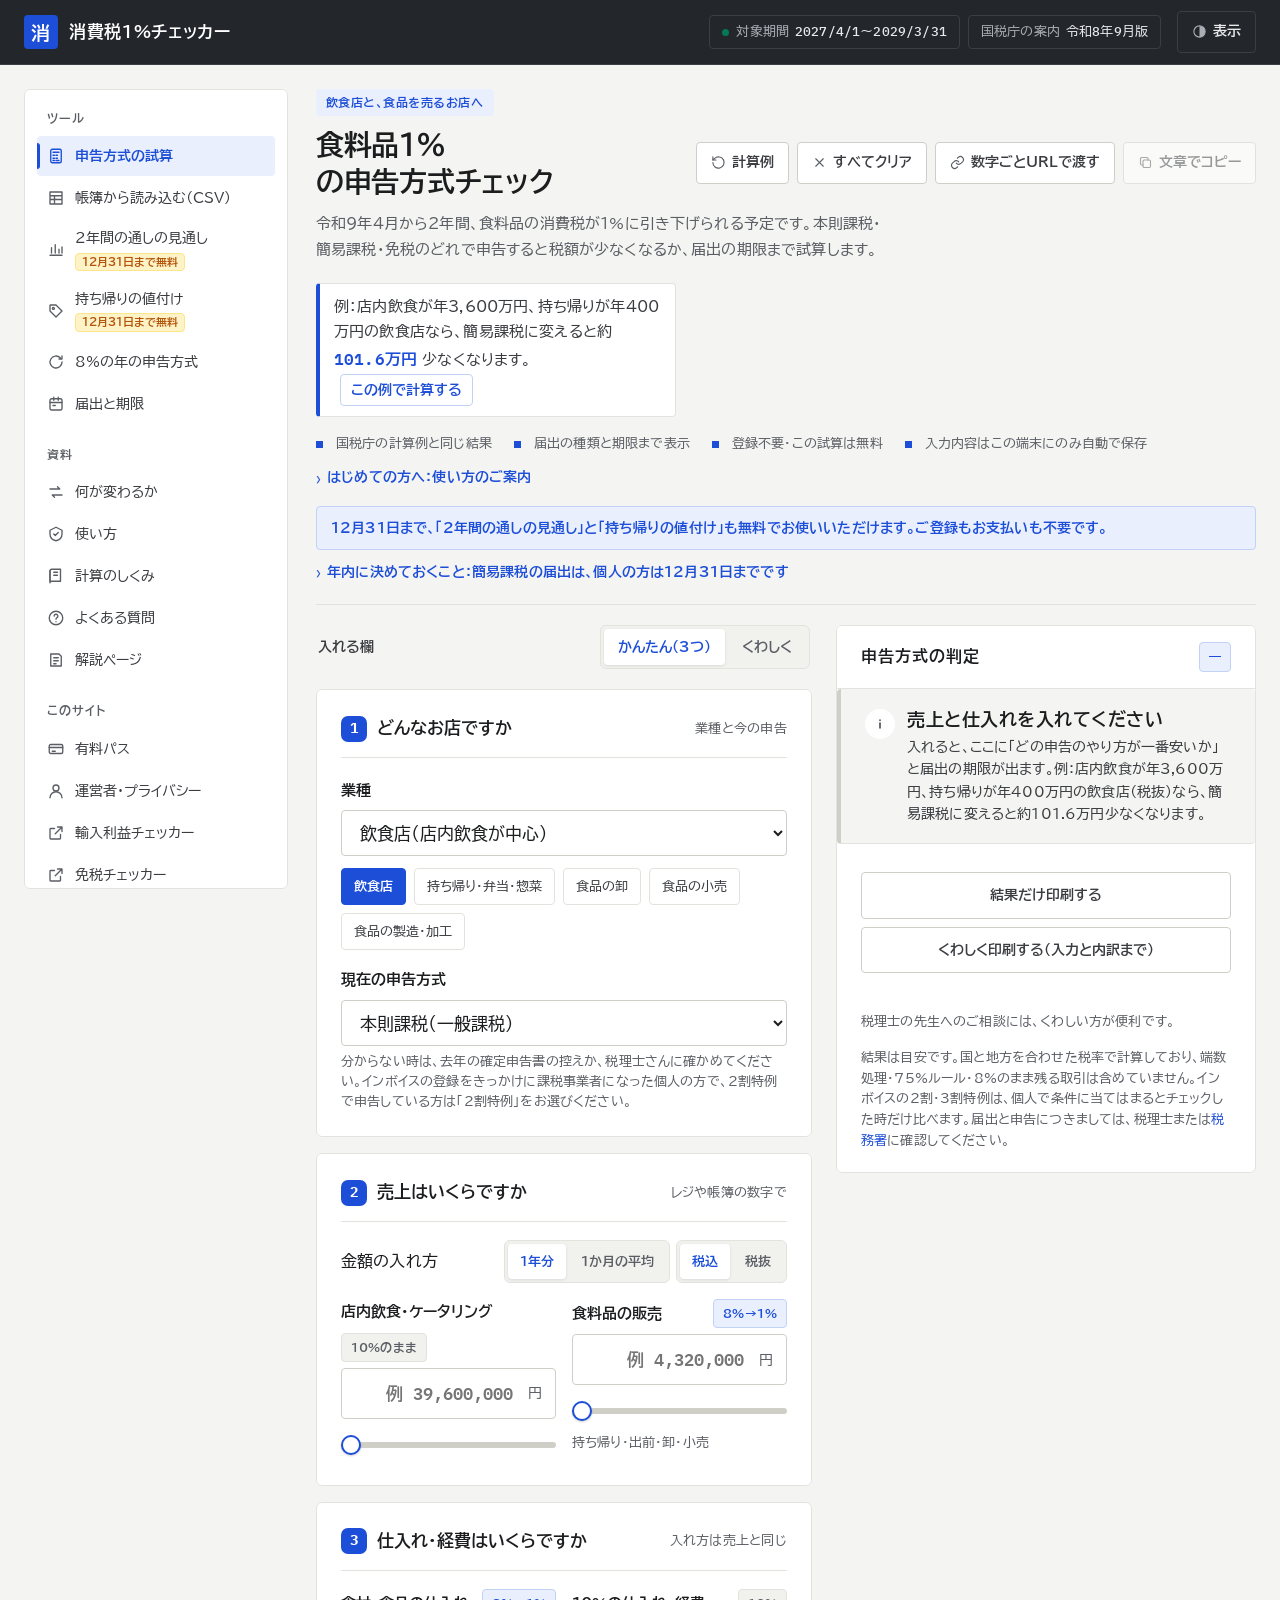
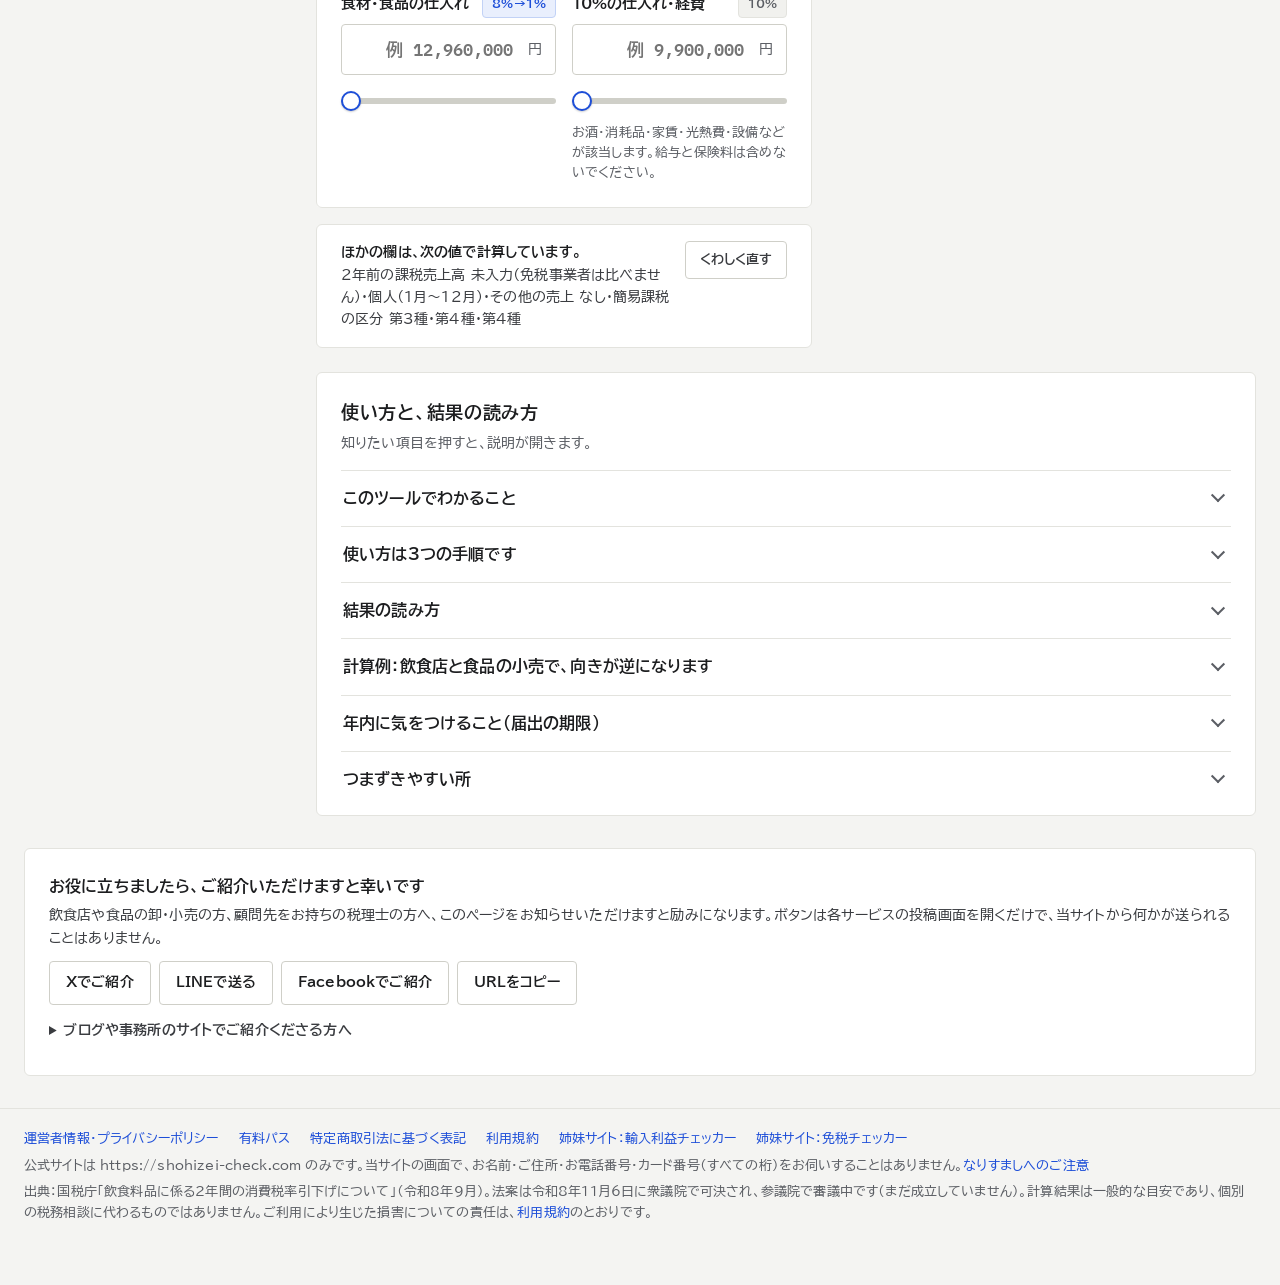
==== commit 39b23a67: "2割・3割特例：前年1〜6月が1,000万円超の年は外す。特例の人の簡易課税の届出の期限を、2年間の見通し・CSV・カレンダーでも申告期限にそろえる Co-Authored-By: Claude Op" ====
--- a/site/index.html
+++ b/site/index.html
@@ -1681,7 +1681,7 @@
           </div>
           <div class="stack adv" id="exemptChecks">
             <label class="check"><input type="checkbox" id="invoice"><span><b>インボイス発行事業者の登録をしている</b><br><small class="muted">ご登録中は、免税事業者になることはできません。</small></span></label>
-            <label class="check" id="tokureiRow"><input type="checkbox" id="tokurei"><span><b>インボイスの登録をきっかけに、免税事業者から課税事業者になった（個人）</b><br><small class="muted">2年前の課税売上高が1,000万円以下なら、令和9年分は3割特例（売上の税の3割を納める）も比べます。届出は要りません。法人は対象外です。</small></span></label>
+            <label class="check" id="tokureiRow"><input type="checkbox" id="tokurei"><span><b>インボイスの登録をきっかけに、免税事業者から課税事業者になった（個人）</b><br><small class="muted">2年前の課税売上高が1,000万円以下で、前年1〜6月の売上と給与がどちらも1,000万円を超えていなければ、令和9年分は3割特例（売上の税の3割を納める）も比べます。届出は要りません。法人は対象外です。</small></span></label>
             <label class="check"><input type="checkbox" id="specifiedOver"><span><b>前年の1〜6月の売上と給与が、どちらも1,000万円を超えた</b><br><small class="muted">法人の場合は、前事業年度の開始から6か月間が対象です。いずれも超えた場合は、免税事業者になることはできません。</small></span></label>
           </div>
         </div>
@@ -2112,7 +2112,7 @@
       <ol class="ps-restore">
         <li><b>控えをお持ちの場合</b>：下の欄に貼り付けて「パスを戻す」を押してください。有効期限は変わりません。</li>
         <li><b>お支払いの直後で、パスの受け取りが終わっていない場合</b>：同じ端末・同じブラウザでこのページを開き直すと、自動で受け取り直します。「パスを再度受け取る」のボタンが出ている時は、そちらを押してください。</li>
-        <li><b>控えが無い場合</b>：下の「控えが無い時に取り戻す」に、お支払いの時に入れたメールアドレスを入れてください。そのアドレスに、パスを取り戻すリンクを送ります（30分だけ使えます）。有効期限は、最初のお支払いの時点から数えた日数のままです。</li>
+        <li><b>控えが無い場合</b>：下の「控えが無い時に取り戻す」に、お支払いの時に入れたメールアドレスと、画面の案内に沿ってカードの下4桁を入れてください（メールでリンクをお送りする形の時は、メールアドレスだけです）。有効期限は、最初のお支払いの時点から数えた日数のままです。</li>
       </ol>
       <label class="ps-restore-label">パスの控え<textarea id="psRestoreCode" class="ps-code" rows="3" placeholder="v1. で始まる控えを貼り付けてください" autocomplete="off" spellcheck="false"></textarea></label>
       <div class="bk-actions"><button type="button" class="bk-btn" id="psRestoreGo">パスを戻す</button></div>
@@ -2629,6 +2629,7 @@
   function tokureiWhy(base, v) {
     if (base === '' || base === undefined) return '2年前の売上が未入力';
     if (Number(base) > S.LIMIT.exempt) return '2年前が1,000万円超';
+    if (v.specifiedOver === '1') return '前年1〜6月が1,000万円超';
     return 'インボイスの登録なし';
   }
   function exemptWhy(base, v) {
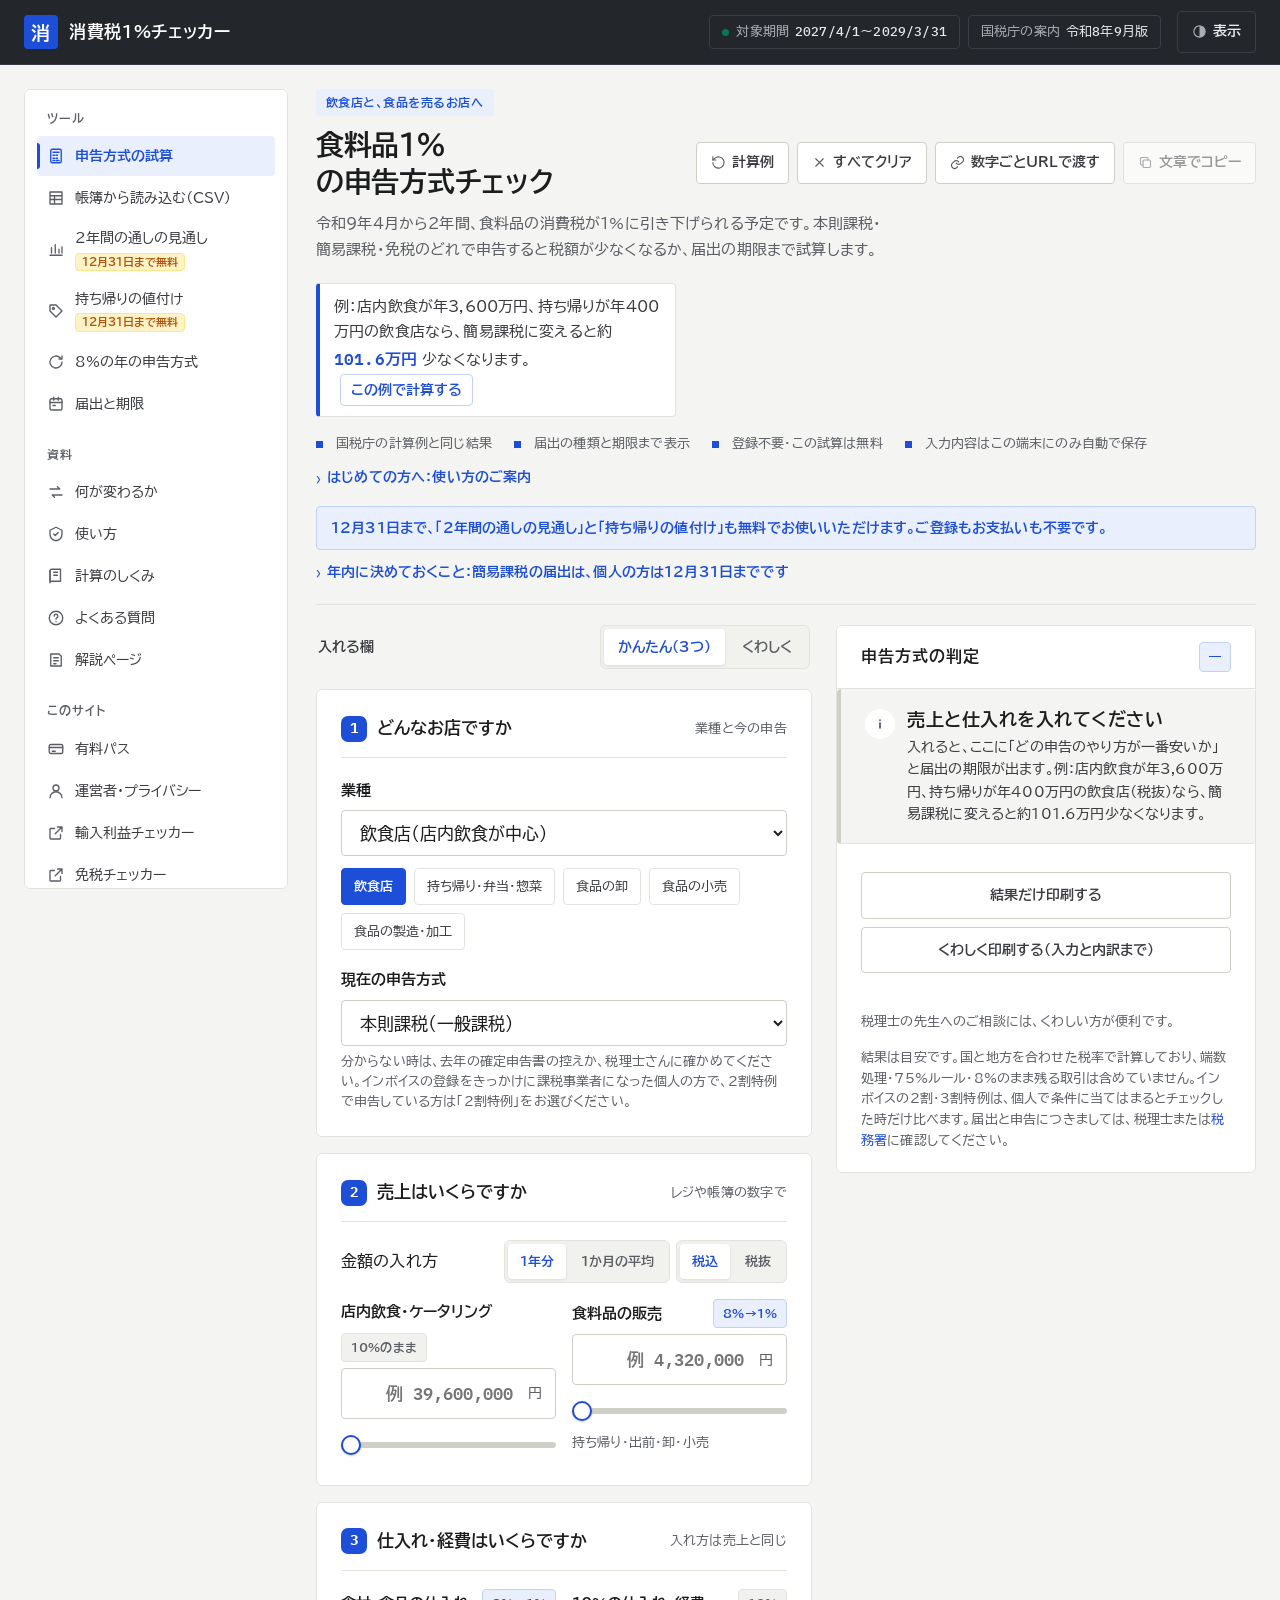
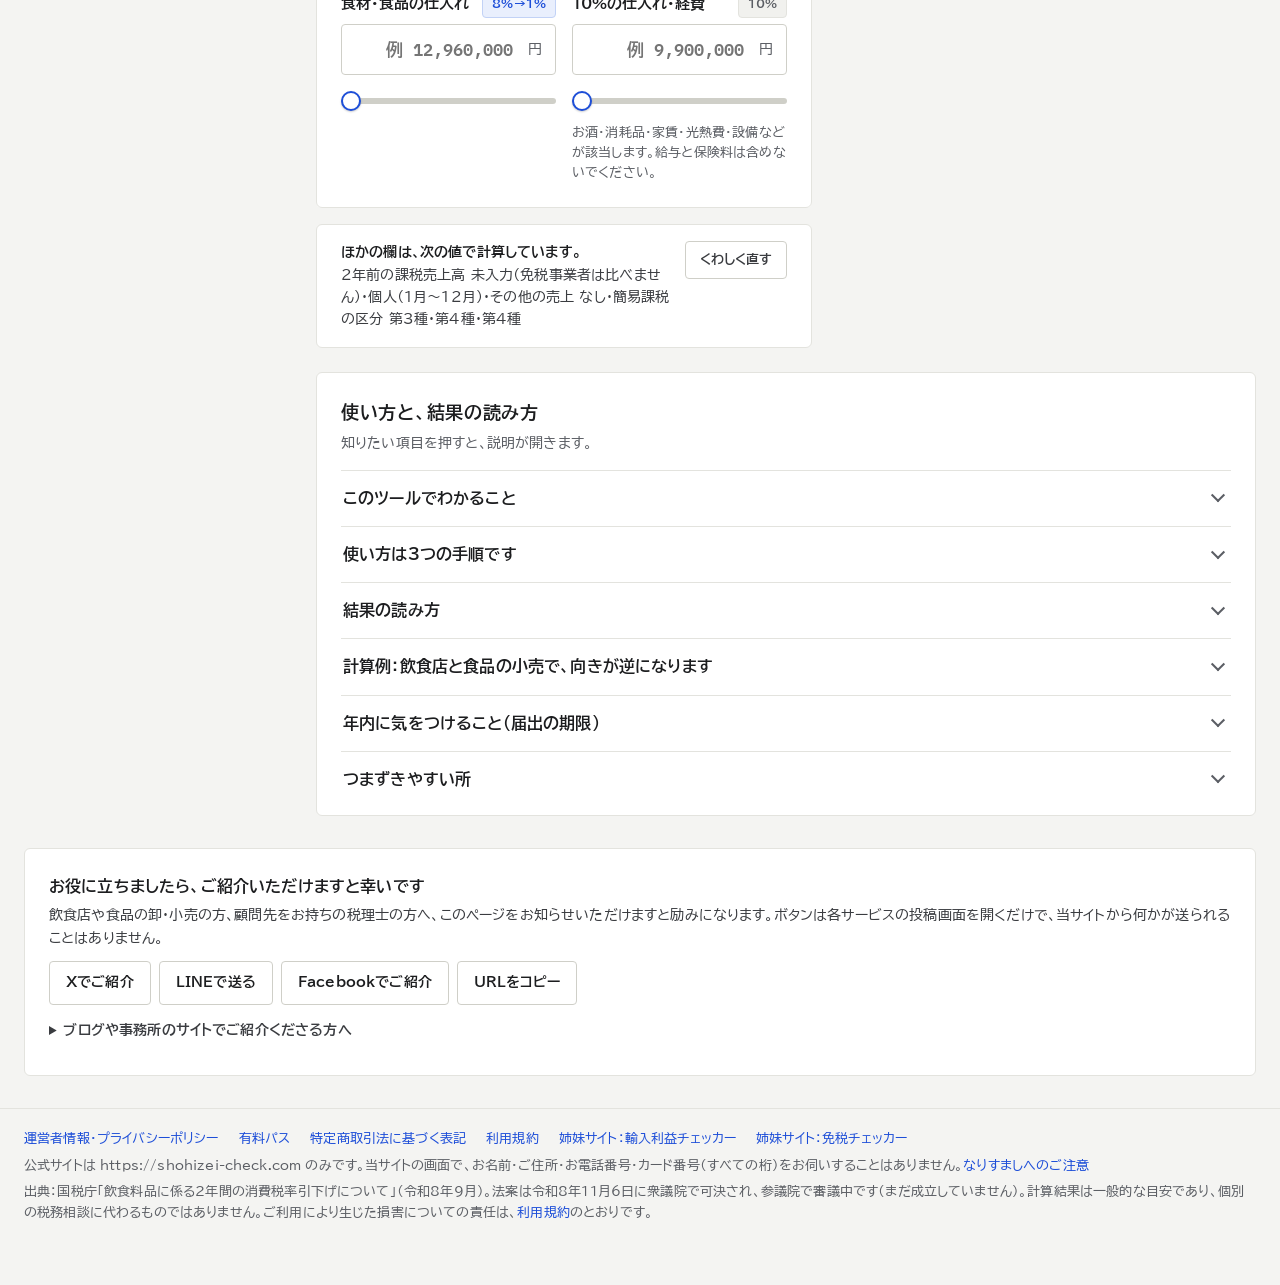
==== commit 455777ad: "単年の画面とAI向けの窓口も、令和8年分に実際に使った方式で簡易課税の届出の期限を決める（令和9年分が3割特例の対象外でも延長は残る） Co-Authored-By: Claude Opus 5.5 " ====
--- a/site/index.html
+++ b/site/index.html
@@ -2705,7 +2705,7 @@
     var c = S.compare(cargs);
     window.ShohizeiLast = { args: cargs, months: months, per: state.per, tax: state.tax };
     current = c.current; // 条件に合わない方式を選んだ時は、本則課税を「今」として扱う
-    var st = S.steps(current, c.bestKey, state.who, Number(v.endMonth), vals.foodSales > 0, c.cut.canExempt);
+    var st = S.steps(current, c.bestKey, state.who, Number(v.endMonth), vals.foodSales > 0, c.cut.canExempt, c.currentInput);
     $('periodChip').textContent = slash(st.period.start) + '〜' + slash(st.period.end);
 
     // 判定
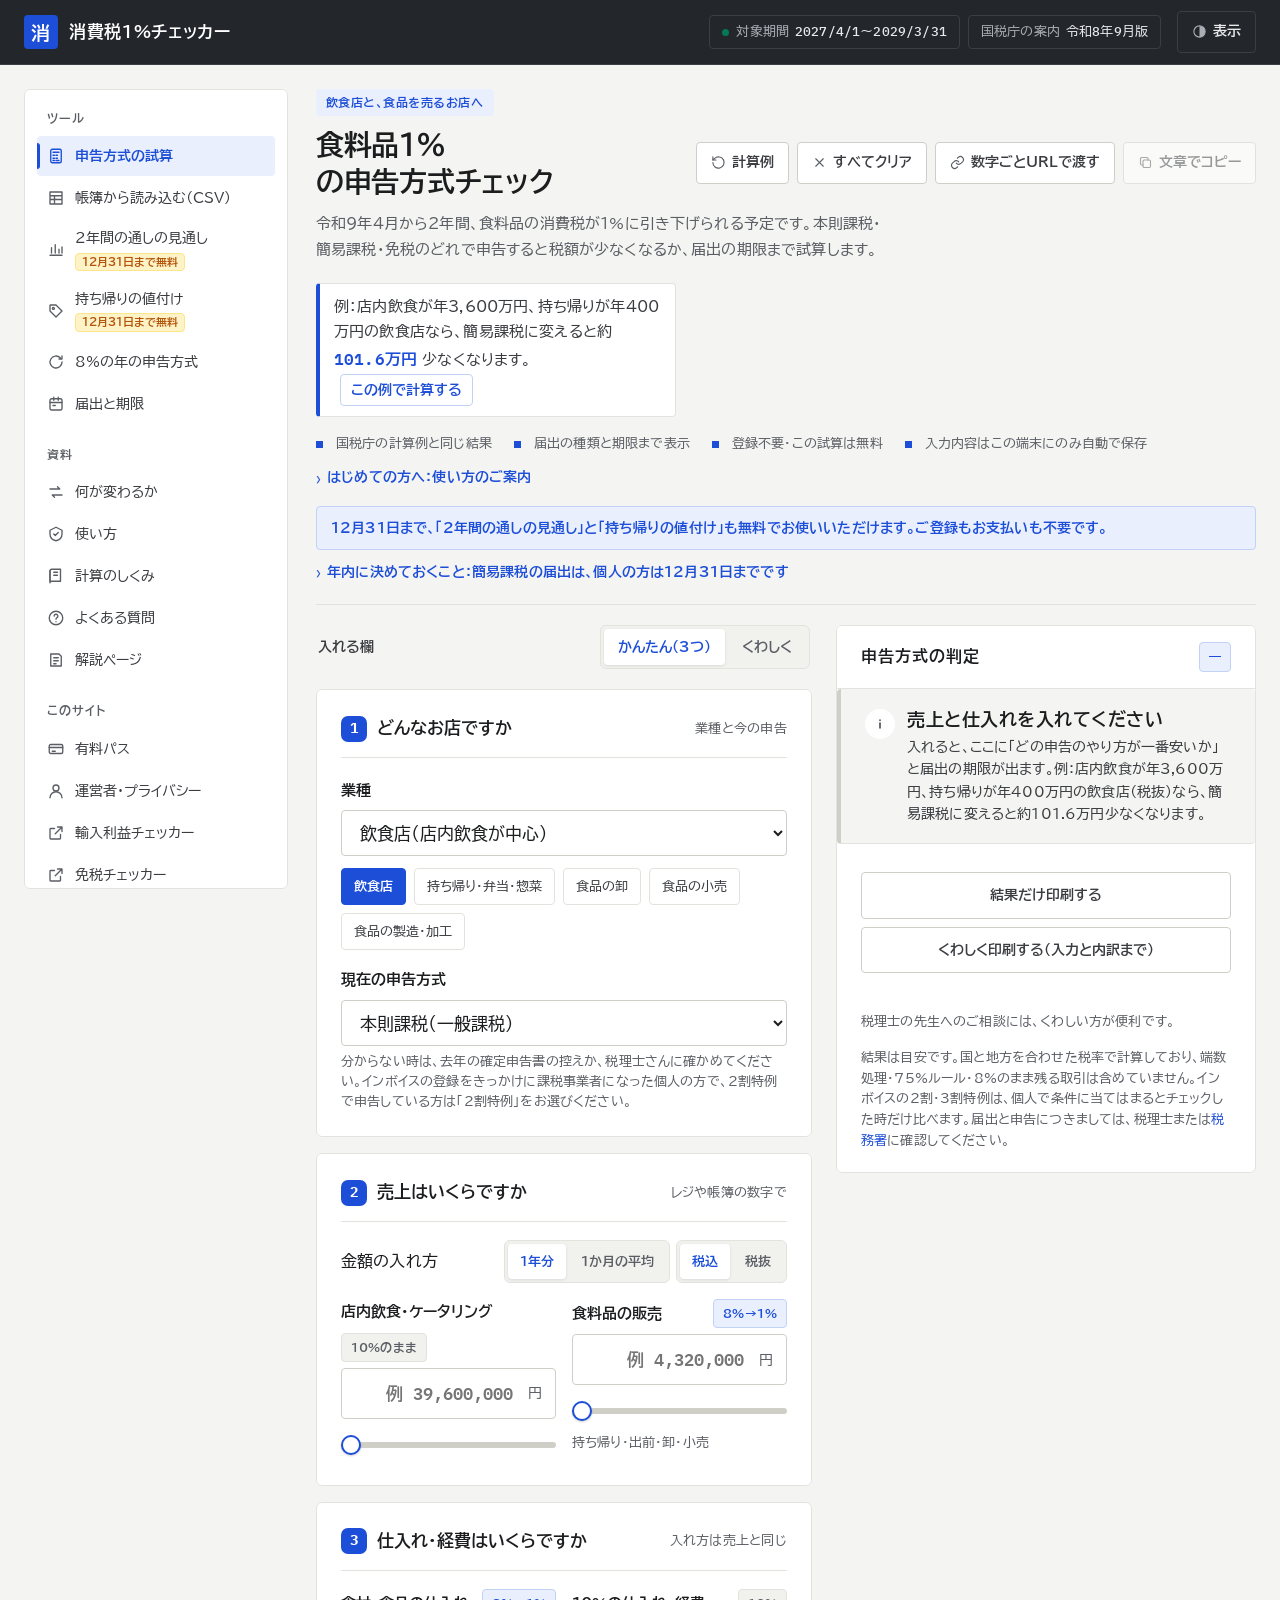
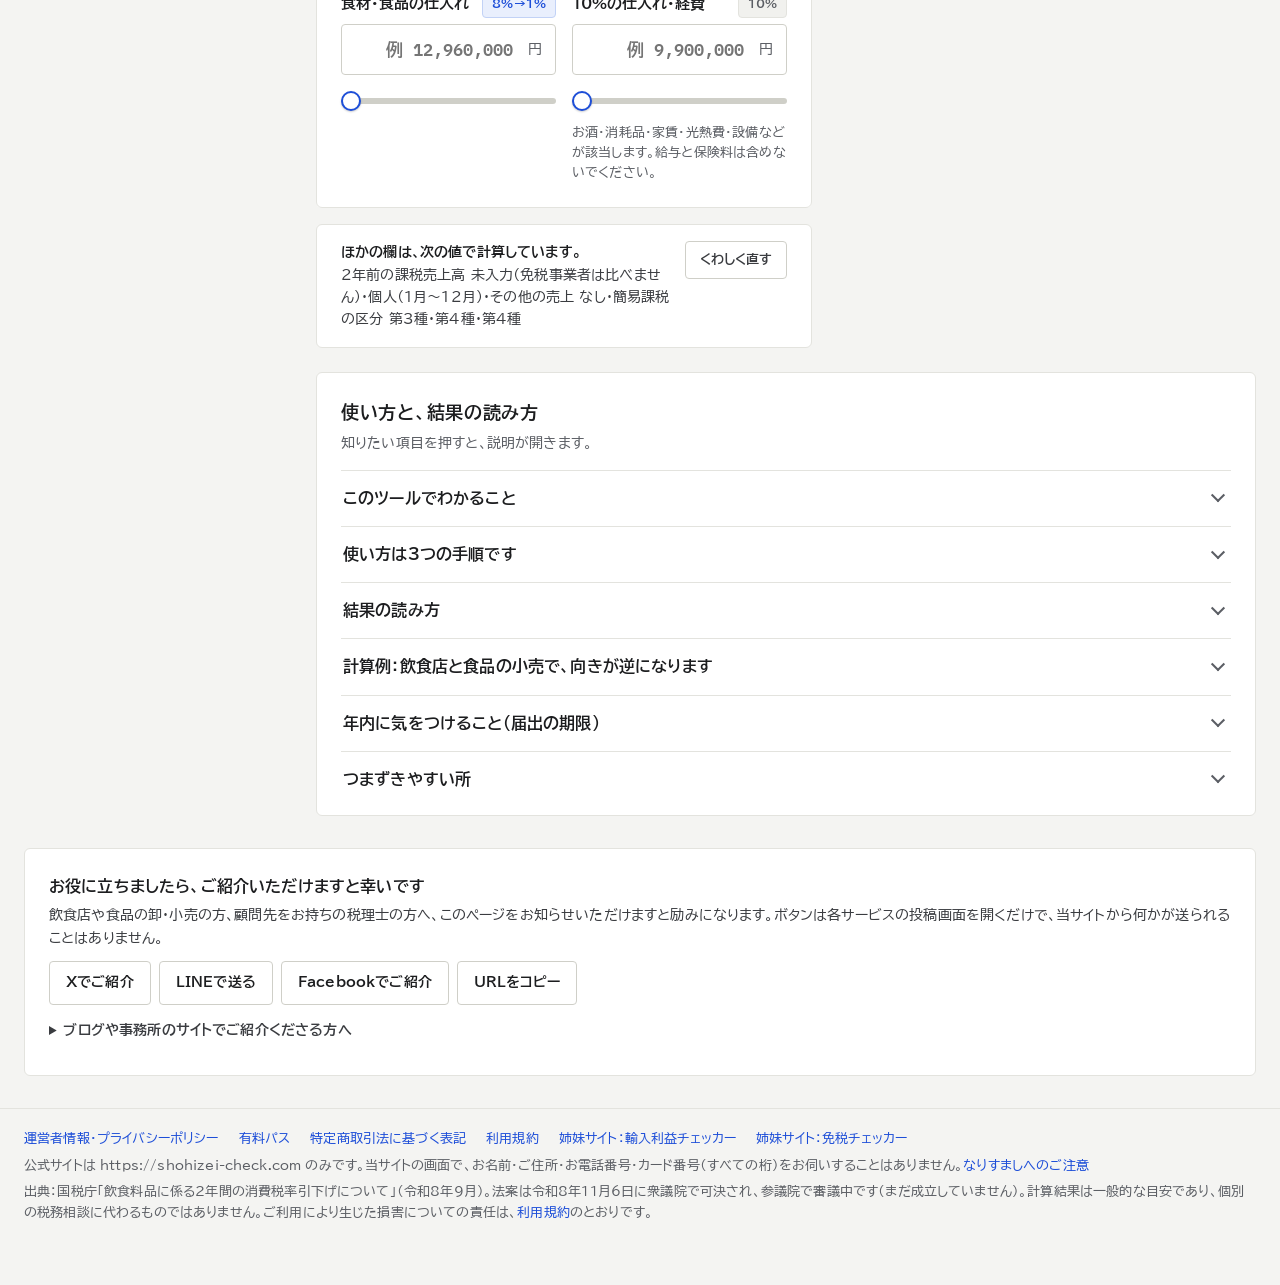
==== commit b36e73f8: "今の納税（令和8年分）は、本人が選んだ今の方式で計算する。令和9年分の条件は比較だけにかける Co-Authored-By: Claude Opus 5.5 <noreply@anthropic.co" ====
--- a/site/index.html
+++ b/site/index.html
@@ -2741,7 +2741,7 @@
     $('sSave').className = 'v' + (c.saveBySwitch >= 1 ? ' pos' : '');
     $('sSaveSub').textContent = c.saveBySwitch >= 1 ? LABEL[current] + 'のままと比べて' : '今の方式が一番少ない';
     $('sNow').textContent = taxText(c.nowTax);
-    $('sNowSub').textContent = LABEL[current] + 'で計算';
+    $('sNowSub').textContent = (c.nowKey === 'tokurei' ? '2割特例' : LABEL[c.nowKey]) + 'で計算';
     $('sStay').textContent = taxText(c.stayTax);
     $('sStaySub').textContent = '今より ' + (change >= 0 ? '+' : '−') + man(Math.abs(change)).replace('−', '');
 
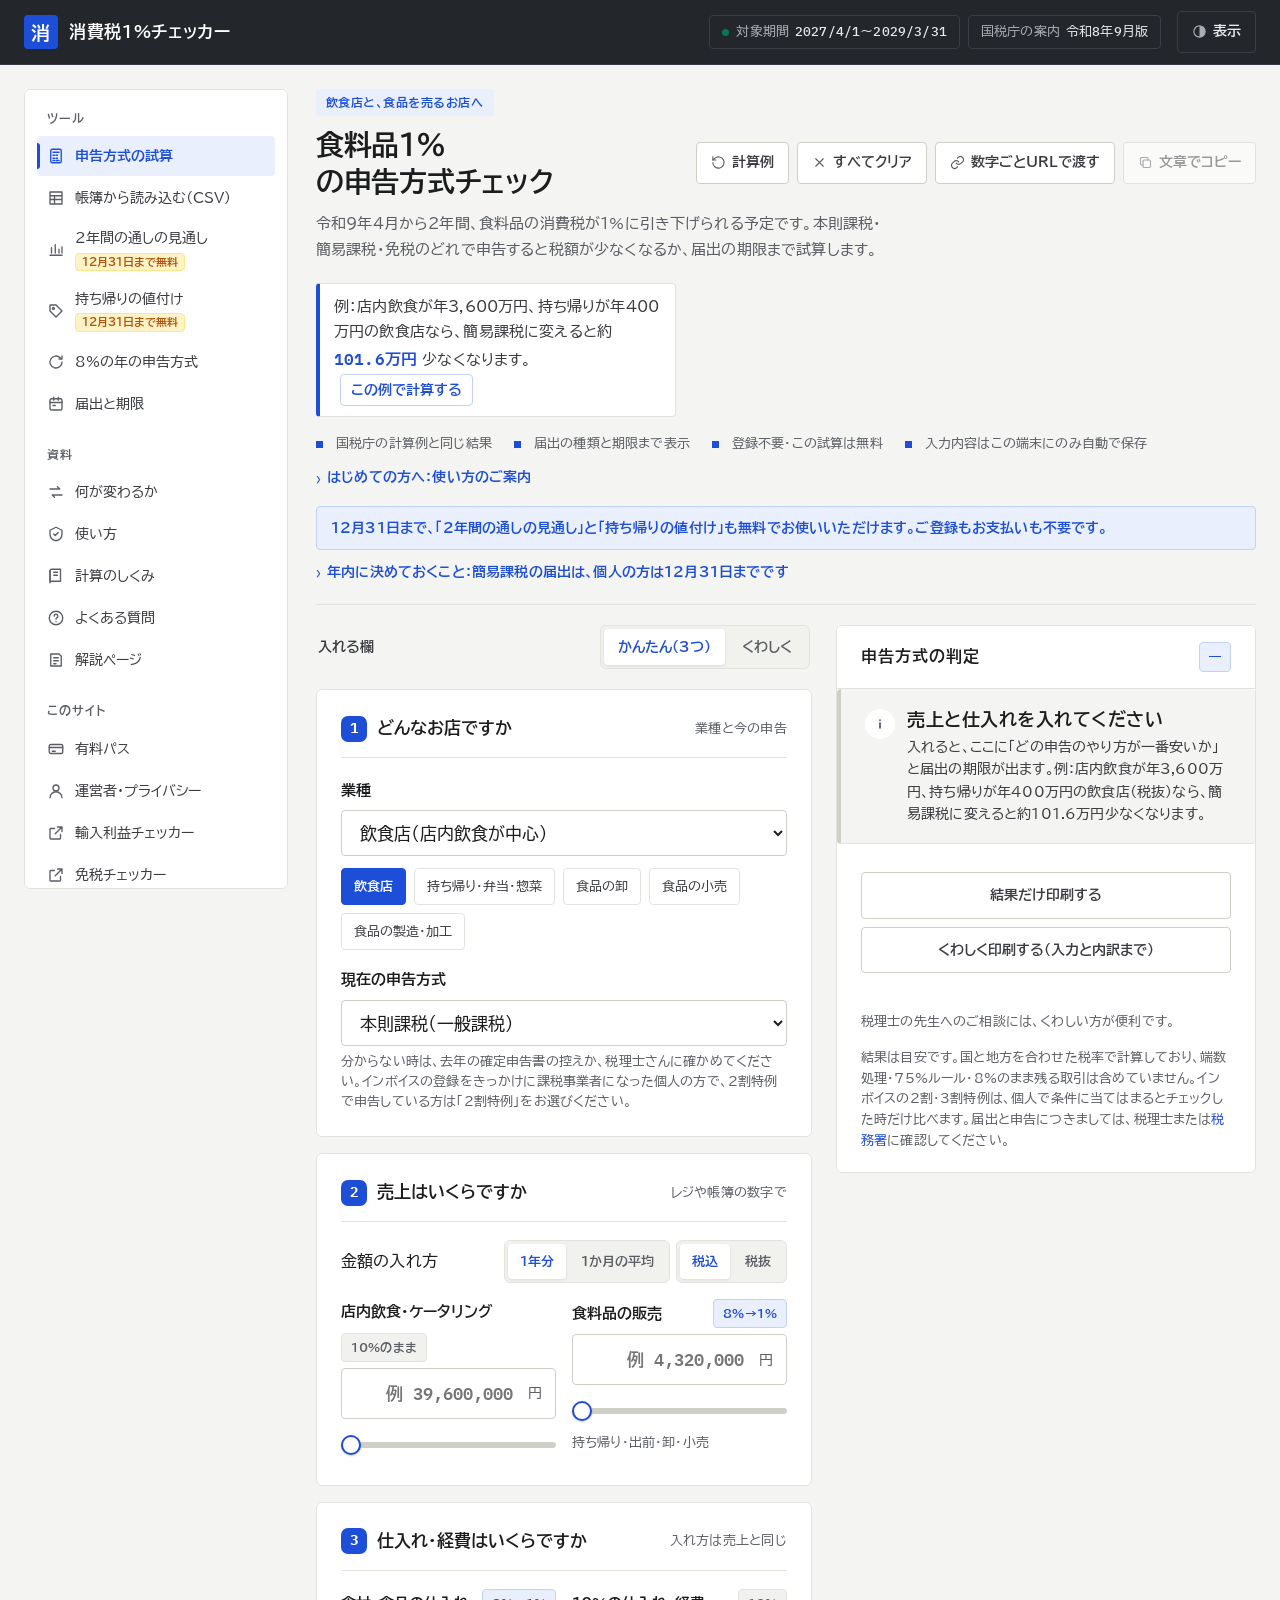
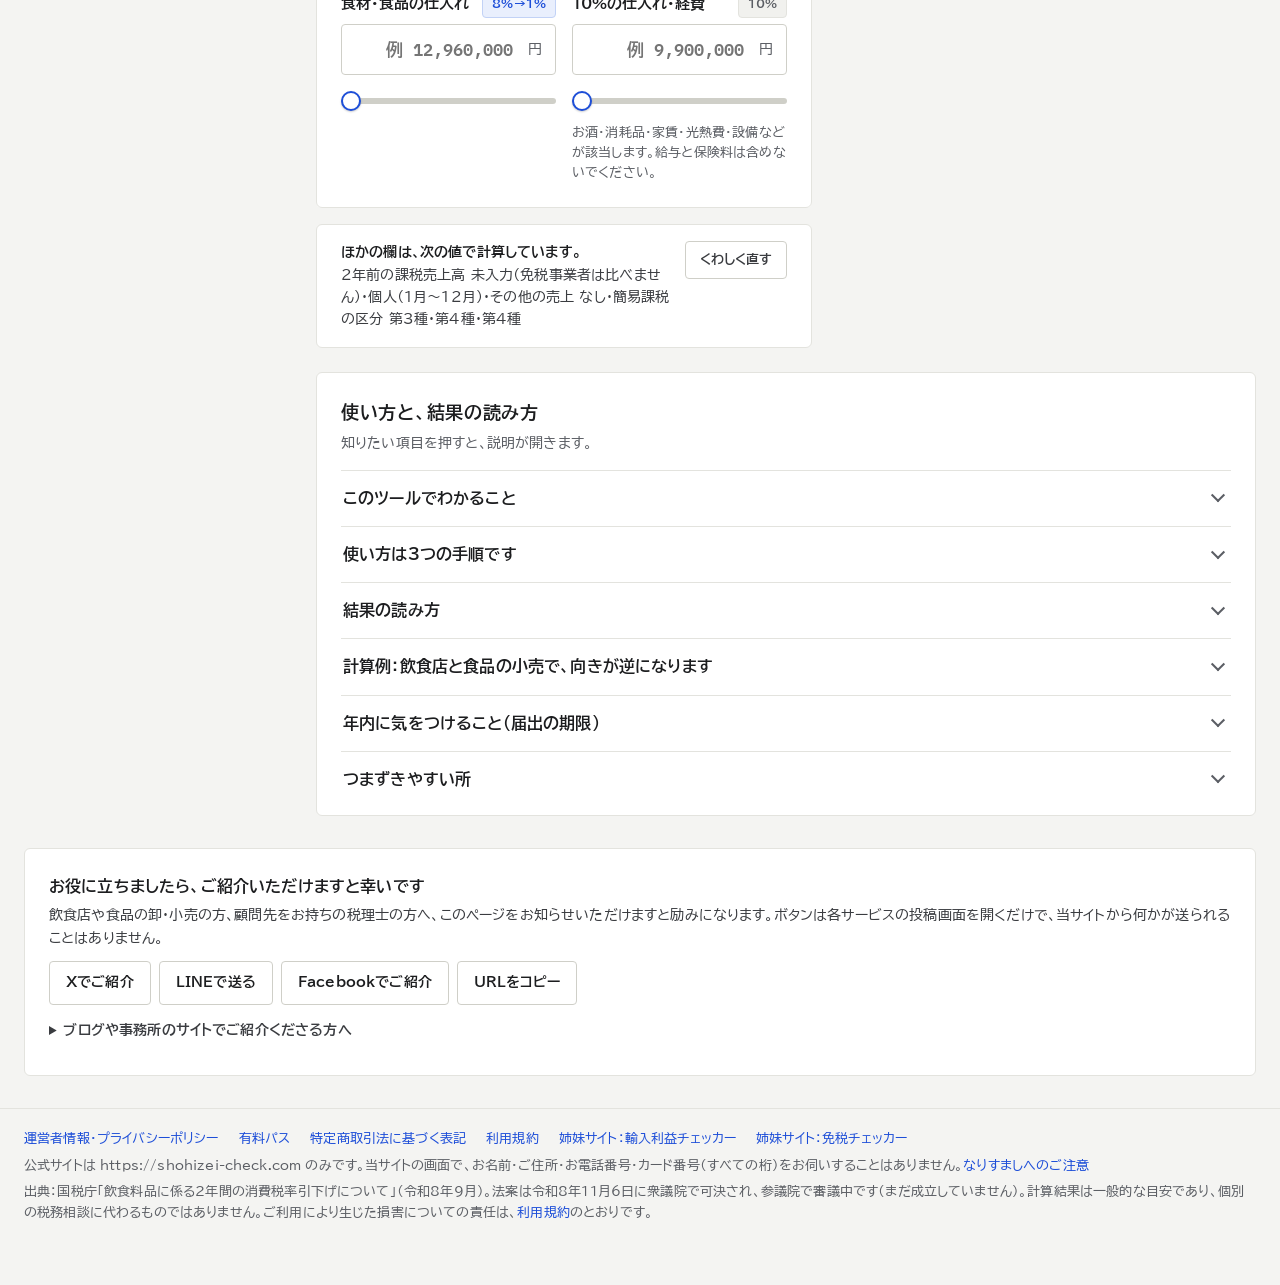
==== commit 5f572d37: "パスの案内：「3台まで」を、購入時のブラウザーを含め3つまで登録でき、解除後も保存済みのパスは期限まで使える、と分かる言い方に 動きは変えない（文だけ）。  Co-Authored-By: Claud" ====
--- a/site/index.html
+++ b/site/index.html
@@ -1841,7 +1841,7 @@
           <span class="sub-k" id="sNowSub">今の方式で計算</span>
         </div>
         <div>
-          <span class="k">今の方式のまま（この期間）</span>
+          <span class="k" id="sStayK">今の方式のまま（この期間）</span>
           <span class="v" id="sStay">—</span>
           <span class="sub-k" id="sStaySub">—</span>
         </div>
@@ -2092,7 +2092,7 @@
       <div id="psBuy" hidden>
         <div class="ps-plans" id="psPlans" role="radiogroup" aria-label="ご購入になるパスを選ぶ"></div>
         <dl class="ps-terms" id="psTerms"></dl>
-        <p class="bk-hint">ほかの端末ですでに買った方は、もう一度買わずに、下の「控えが無い時に取り戻す」から、この端末でもお使いください（3台まで）。お支払いのあとに画面を閉じてしまった時も、もう一度買わずに、同じ方法で取り戻せます。もし2回請求されてしまった時は、お支払いの日時と金額を書いて、<a href="#legal" data-view="legal">特定商取引法に基づく表記</a>のメールアドレスまでお知らせください。</p>
+        <p class="bk-hint">ほかの端末ですでに買った方は、もう一度買わずに、下の「控えが無い時に取り戻す」から、この端末でもお使いください（購入時のブラウザーを含め、3つまで）。お支払いのあとに画面を閉じてしまった時も、もう一度買わずに、同じ方法で取り戻せます。もし2回請求されてしまった時は、お支払いの日時と金額を書いて、<a href="#legal" data-view="legal">特定商取引法に基づく表記</a>のメールアドレスまでお知らせください。</p>
         <div class="bk-actions"><button type="button" class="bk-btn primary" id="psGo">お支払いへ進む</button></div>
         <p class="bk-hint">お支払いは Stripe の画面で行っていただきます。カード番号が当サイトに届くことはありません。お支払いの画面のアドレスは https://checkout.stripe.com/ で始まります。<a href="#legal" data-view="legal">特定商取引法に基づく表記</a>・<a href="#terms" data-view="terms">利用規約</a></p>
       </div>
@@ -2103,7 +2103,7 @@
     </section>
     <section class="doc-card" id="psKeep" hidden>
       <h3>パスの控え</h3>
-      <p>ブラウザのデータを消去された時や、別の端末・ブラウザでお使いになる時は、この控えでパスを戻せます。メモアプリやメールの下書きなどに保存してください。1つのパスを使える端末は3台までです。他の方にはお渡しにならないでください。</p>
+      <p>ブラウザのデータを消去された時や、別の端末・ブラウザでお使いになる時は、この控えでパスを戻せます。メモアプリやメールの下書きなどに保存してください。購入時のブラウザーを含め、1つのパスで登録できるブラウザーは3つまでです。登録を解除したブラウザーでも、保存済みのパスは有効期限まで使えます。他の方にはお渡しにならないでください。</p>
       <textarea id="psKeepCode" class="ps-code" rows="3" readonly aria-label="パスの控え"></textarea>
       <div class="bk-actions"><button type="button" class="bk-btn" id="psKeepCopy">控えをコピーする</button></div>
     </section>
@@ -2422,7 +2422,7 @@
       <h3>プライバシーポリシー</h3>
       <p><b>入れた数字</b>：試算に入れた数字は、次回お開きになる際のために、お使いの端末（ブラウザ）の中にのみ保存します。当サイトのサーバーへは送信しません。帳簿のCSVの読み込みも、ブラウザの中だけで行います。届出の期限のカレンダー用ファイルも、お使いの端末の中で作成します。</p>
       <p><b>有料の機能（2年間の通しの見通し・持ち帰りの値付け）</b>：計算のボタンを押していただいた時にのみ、その計算に必要な数字を当サイトのサーバーへ送信して計算します。当サイトは、送信された内容と結果を保存しません。AIへの送信もしません。</p>
-      <p><b>有料パスのお支払い</b>：お支払いは Stripe 社の画面で行っていただきます。カード番号などは Stripe 社が取り扱い、当サイトに届くことはありません。当サイトは、お支払いが完了したかどうかのみを Stripe 社に確認します。パス（ご購入の証票）は、お使いの端末の中にのみ保存します。お名前やメールアドレスは含まれていません。1つのパスを使える端末を3台までにするため、端末ごとのでたらめな番号（お名前などは入っていません）を、そのお支払いの記録として Stripe 社に残します。控えが無い時の取り戻しでは、入れていただいたメールアドレスを、お支払いを探すために Stripe 社へ送ります。お支払いが見つかった時は、そのアドレスあてのリンクのメールを、メール送信の会社 Resend（米国）を通して送ります。当サイトはメールアドレスを保存しません。</p>
+      <p><b>有料パスのお支払い</b>：お支払いは Stripe 社の画面で行っていただきます。カード番号などは Stripe 社が取り扱い、当サイトに届くことはありません。当サイトは、お支払いが完了したかどうかのみを Stripe 社に確認します。パス（ご購入の証票）は、お使いの端末の中にのみ保存します。お名前やメールアドレスは含まれていません。1つのパスで登録できるブラウザーを3つまでにするため、ブラウザーごとのでたらめな番号（お名前などは入っていません）を、そのお支払いの記録として Stripe 社に残します。控えが無い時の取り戻しでは、入れていただいたメールアドレスを、お支払いを探すために Stripe 社へ送ります。お支払いが見つかった時は、そのアドレスあてのリンクのメールを、メール送信の会社 Resend（米国）を通して送ります。当サイトはメールアドレスを保存しません。</p>
       <p><b>アクセスの記録</b>：当サイトは Cloudflare で配信しています。不正なアクセスを防ぐため、Cloudflare がIPアドレスなどのアクセスの記録を取り扱います。当サイトが、ご利用者様を特定する目的で使用することはありません。</p>
       <p><b>見られた数</b>：ページが開かれた回数と、計算の窓口が使われた回数を、日ごとの合計の数だけ記録しています（どのページか・どの窓口か・どのサイトから来られたか）。IPアドレス・Cookie・入力された数字・計算の結果は記録しません。ブラウザで「トラッキングしない」を設定されている場合は数えません。</p>
       <p><b>広告</b>：当サイトは、第三者配信の広告サービス「Google アドセンス」を利用しています。Google などの広告配信事業者は、Cookie を使用して、ご利用者様が当サイトや他のサイトを過去に訪れた情報をもとに広告を表示することがあります。広告に Cookie を使用しないようにするには、<a href="https://adssettings.google.com/" target="_blank" rel="noopener">Google の広告設定</a>で変更いただけます。また、<a href="https://www.aboutads.info/choices/" target="_blank" rel="noopener">www.aboutads.info</a> で第三者配信事業者の Cookie を無効にしていただけます。詳しくは Google の「<a href="https://policies.google.com/technologies/ads?hl=ja" target="_blank" rel="noopener">広告</a>」のページを見てください。有料パスをご利用いただいている間は、広告を表示しません（広告の読み込みも行いません）。</p>
@@ -2742,6 +2742,8 @@
     $('sSaveSub').textContent = c.saveBySwitch >= 1 ? LABEL[current] + 'のままと比べて' : '今の方式が一番少ない';
     $('sNow').textContent = taxText(c.nowTax);
     $('sNowSub').textContent = (c.nowKey === 'tokurei' ? '2割特例' : LABEL[c.nowKey]) + 'で計算';
+    // 令和8年分の方式が令和9年分には使えない時は、「今のまま」と書かない（2割特例が続くように読めるため）
+    $('sStayK').textContent = c.nowKey !== current ? '2027年分を' + LABEL[current] + 'で申告した場合' : '今の方式のまま（この期間）';
     $('sStay').textContent = taxText(c.stayTax);
     $('sStaySub').textContent = '今より ' + (change >= 0 ? '+' : '−') + man(Math.abs(change)).replace('−', '');
 
